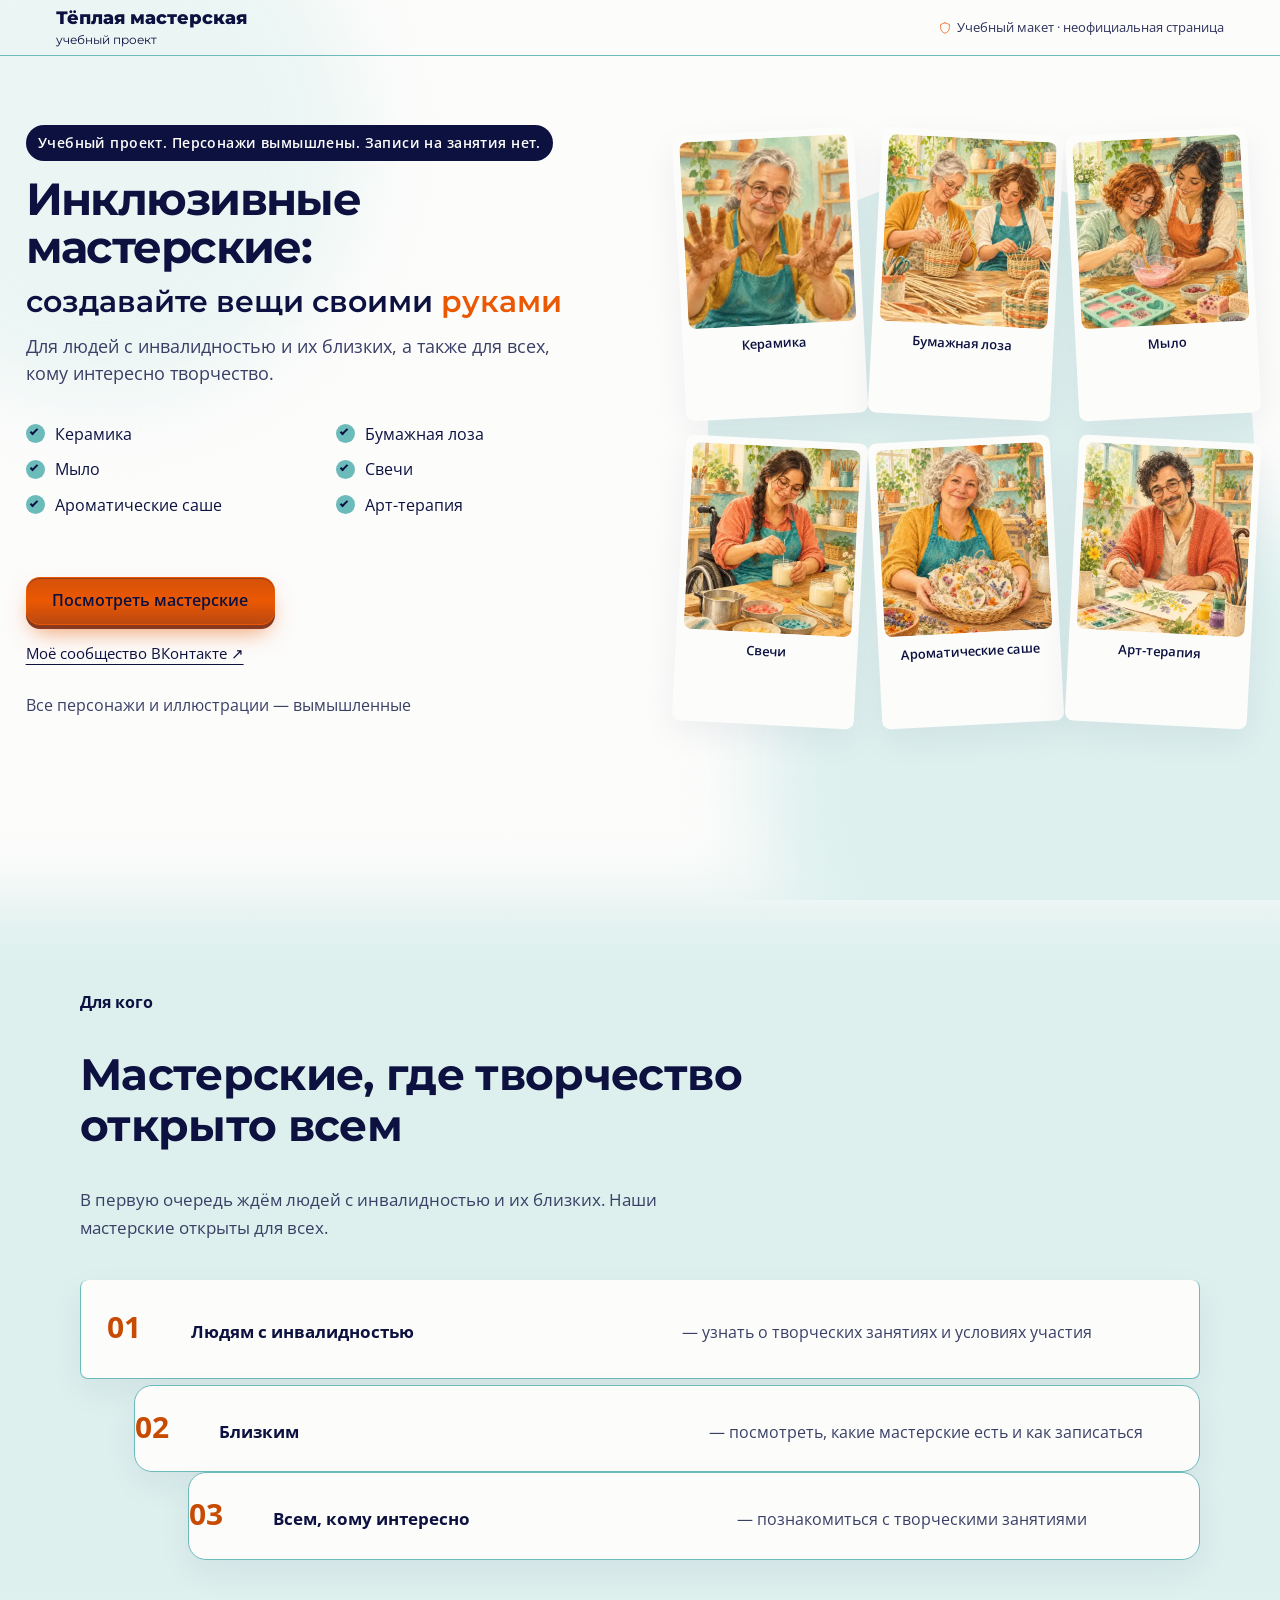
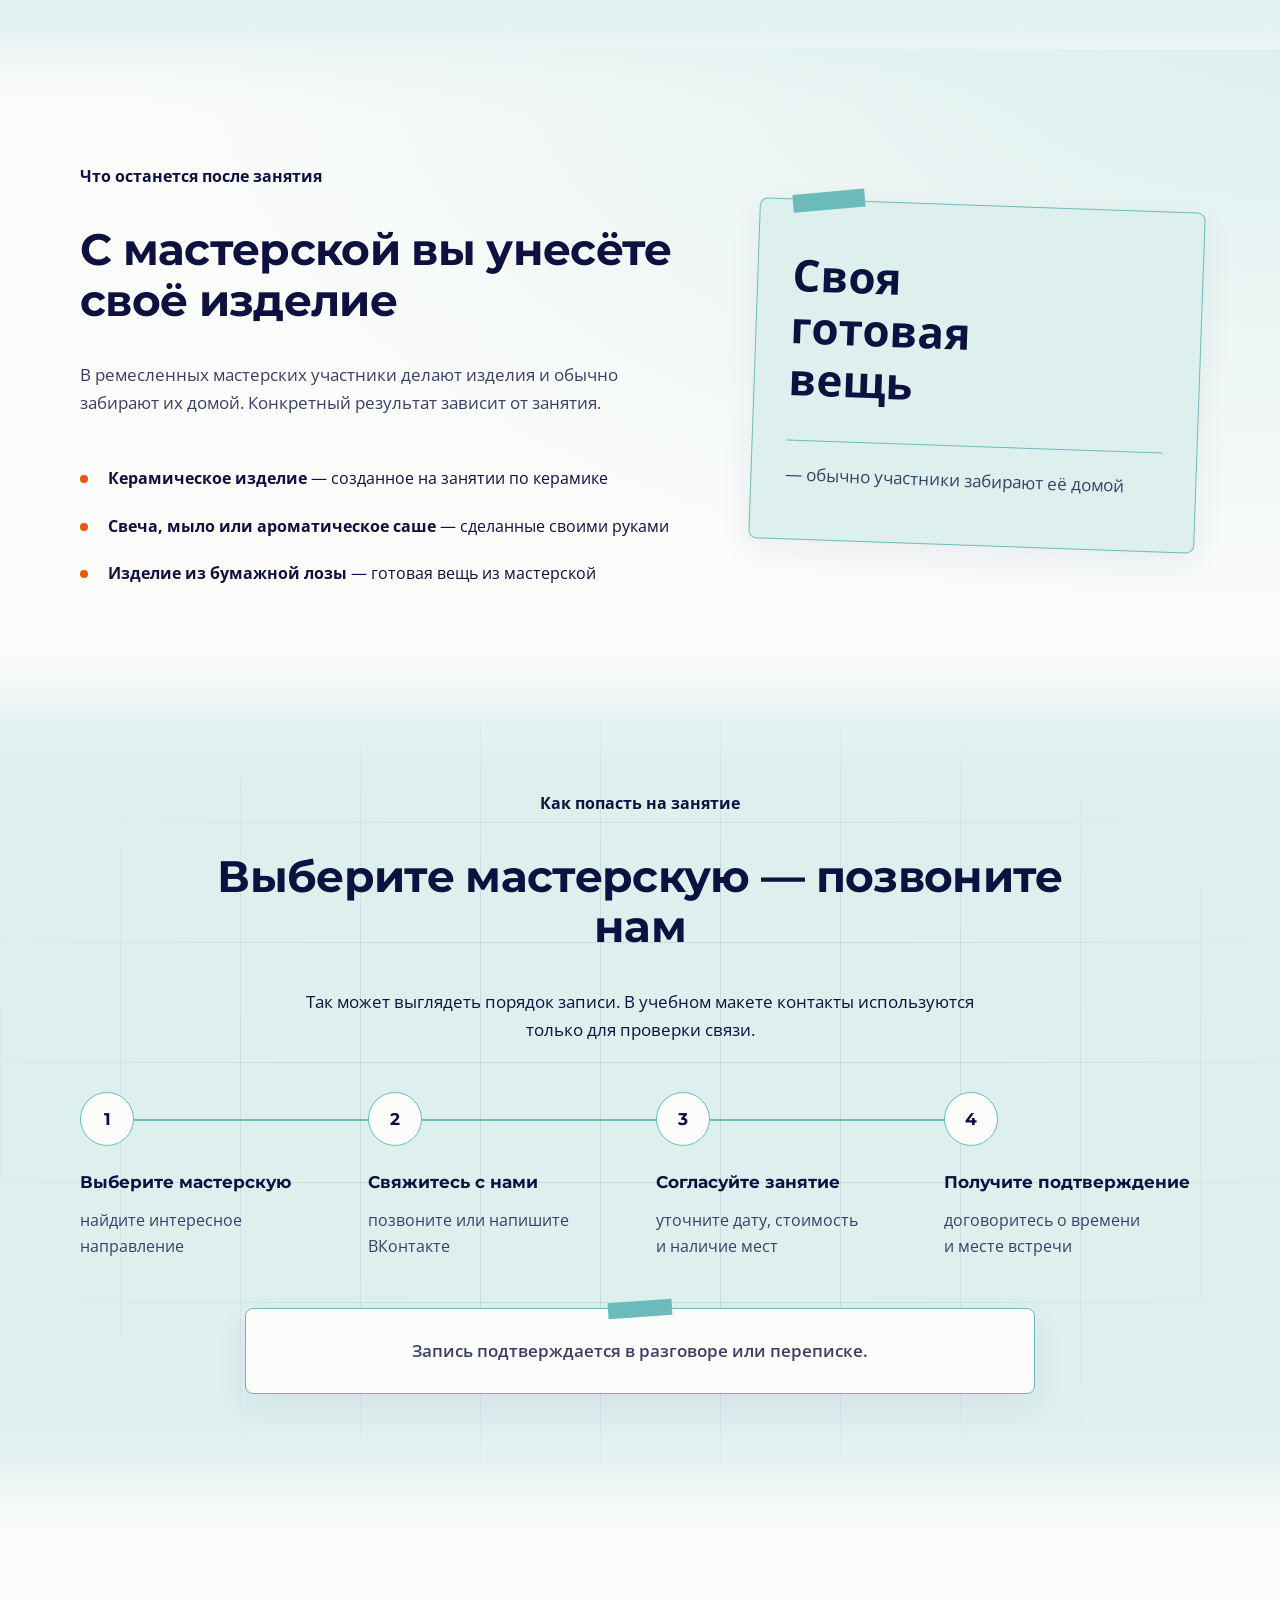
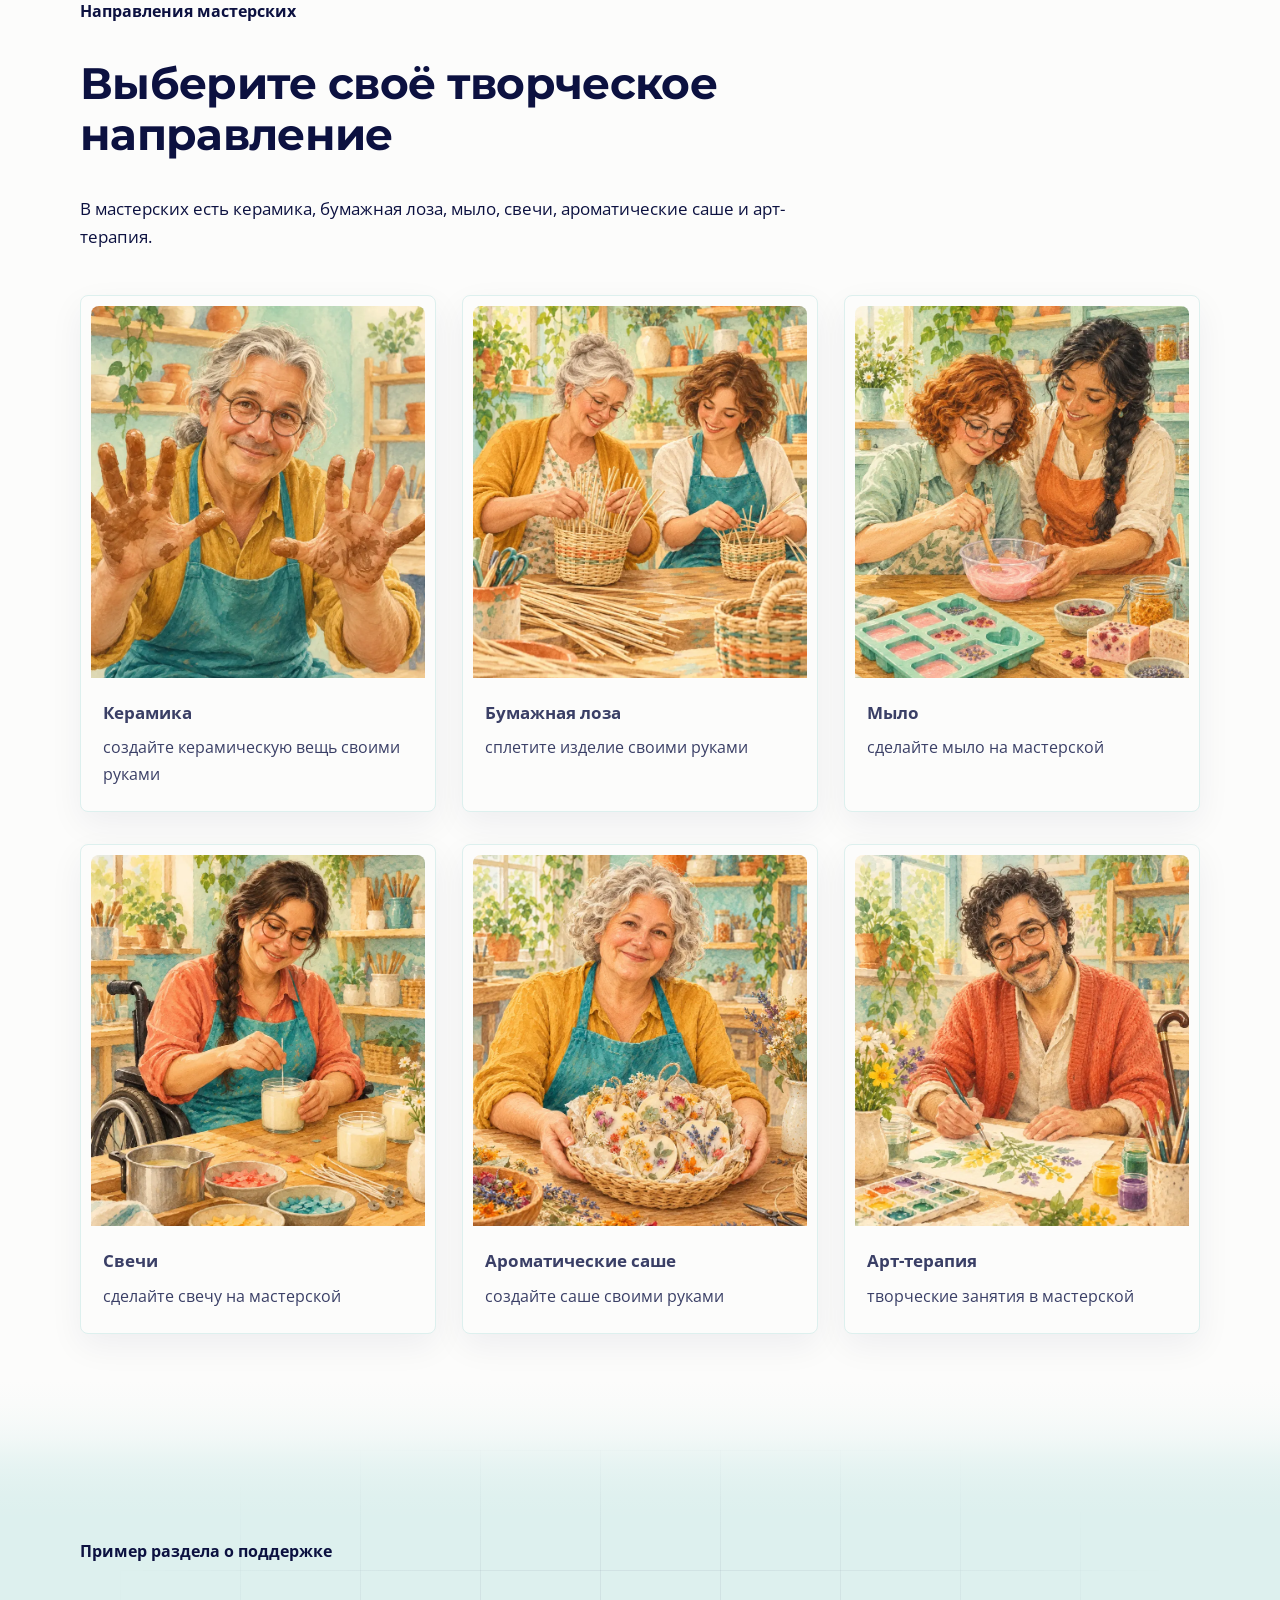
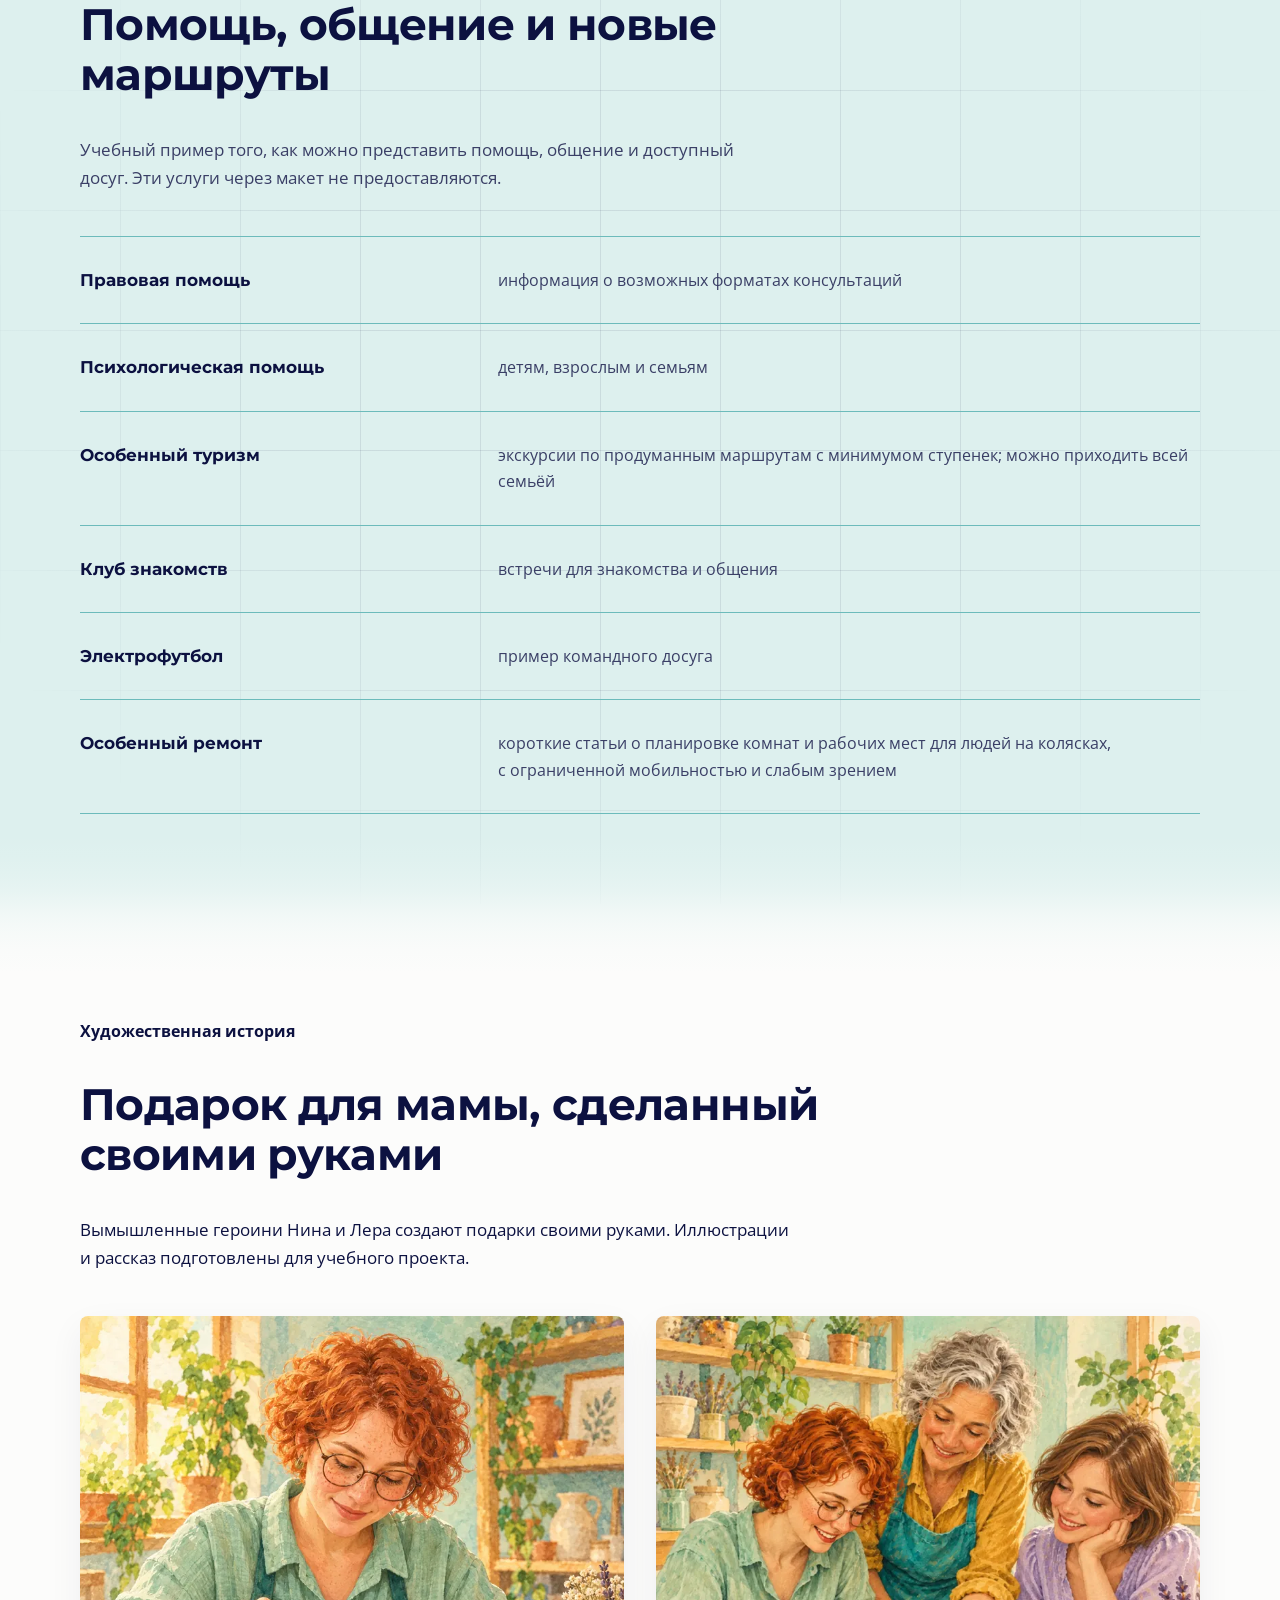
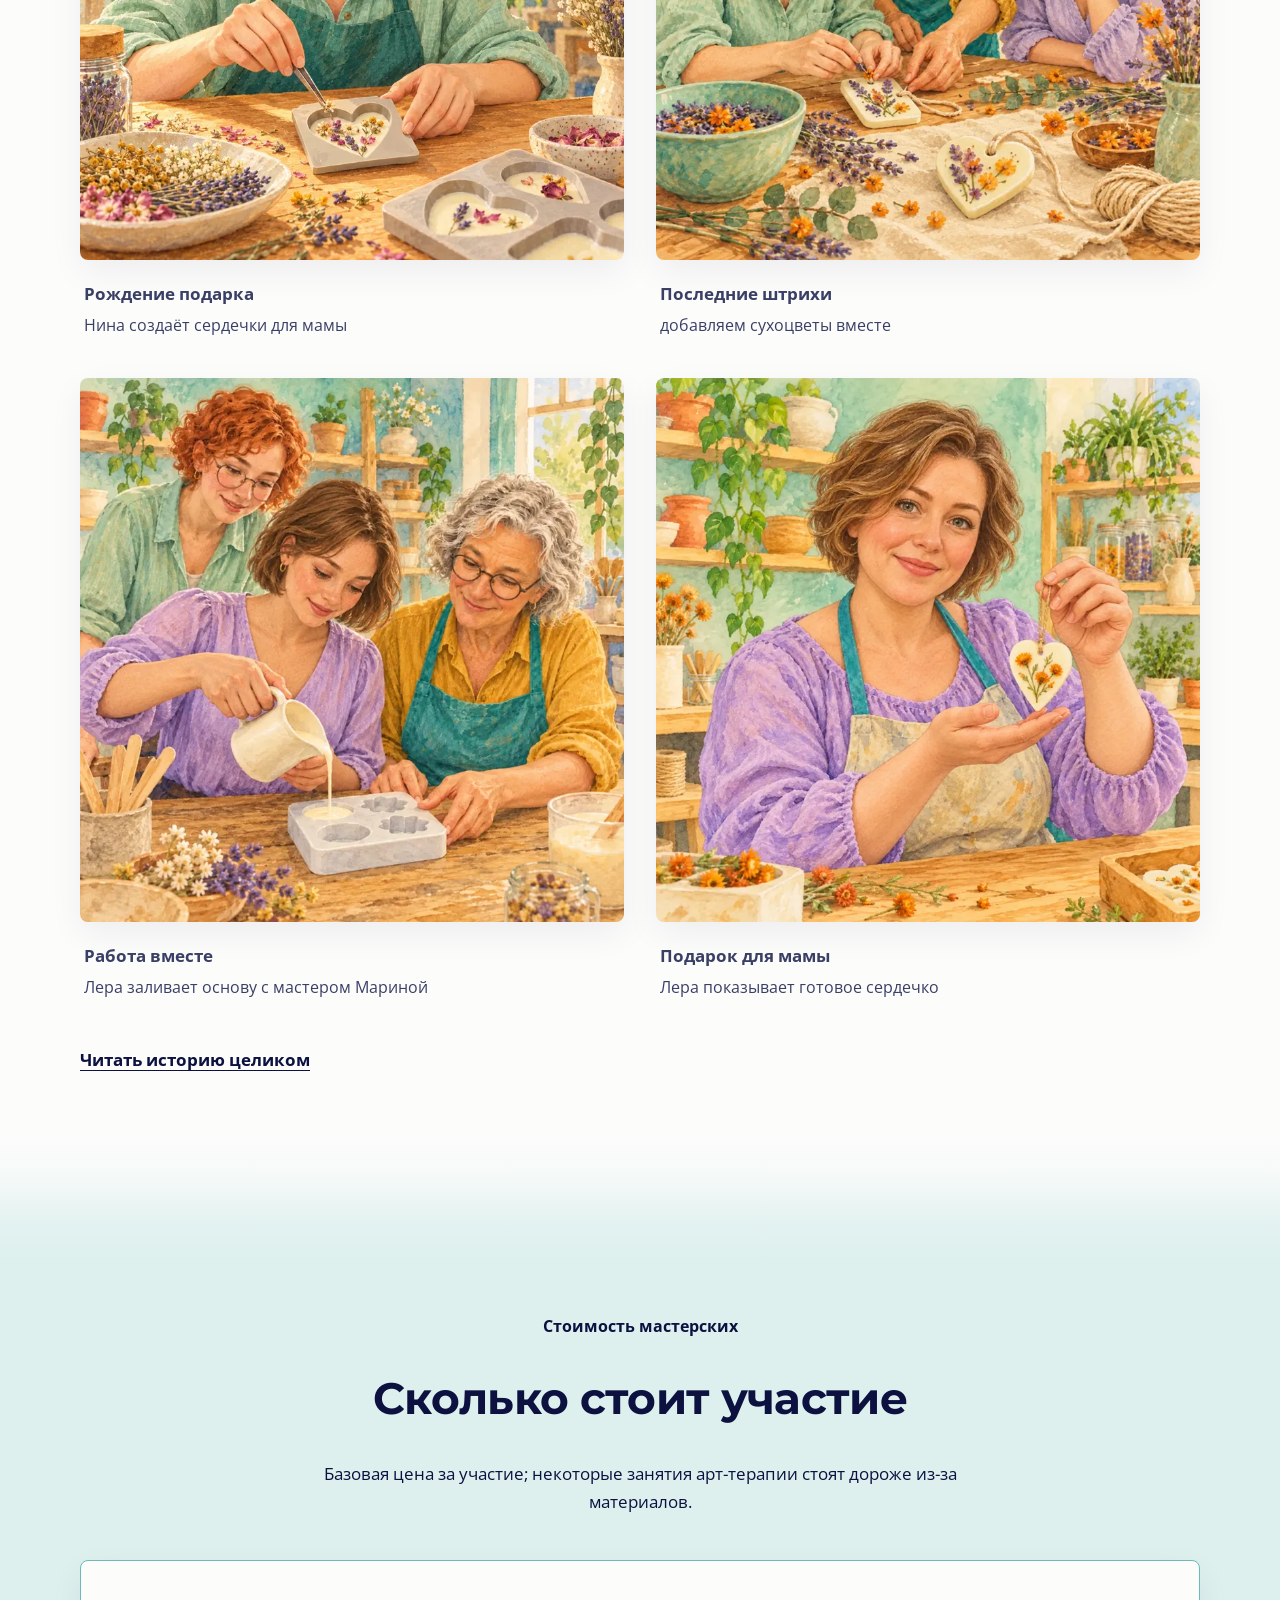
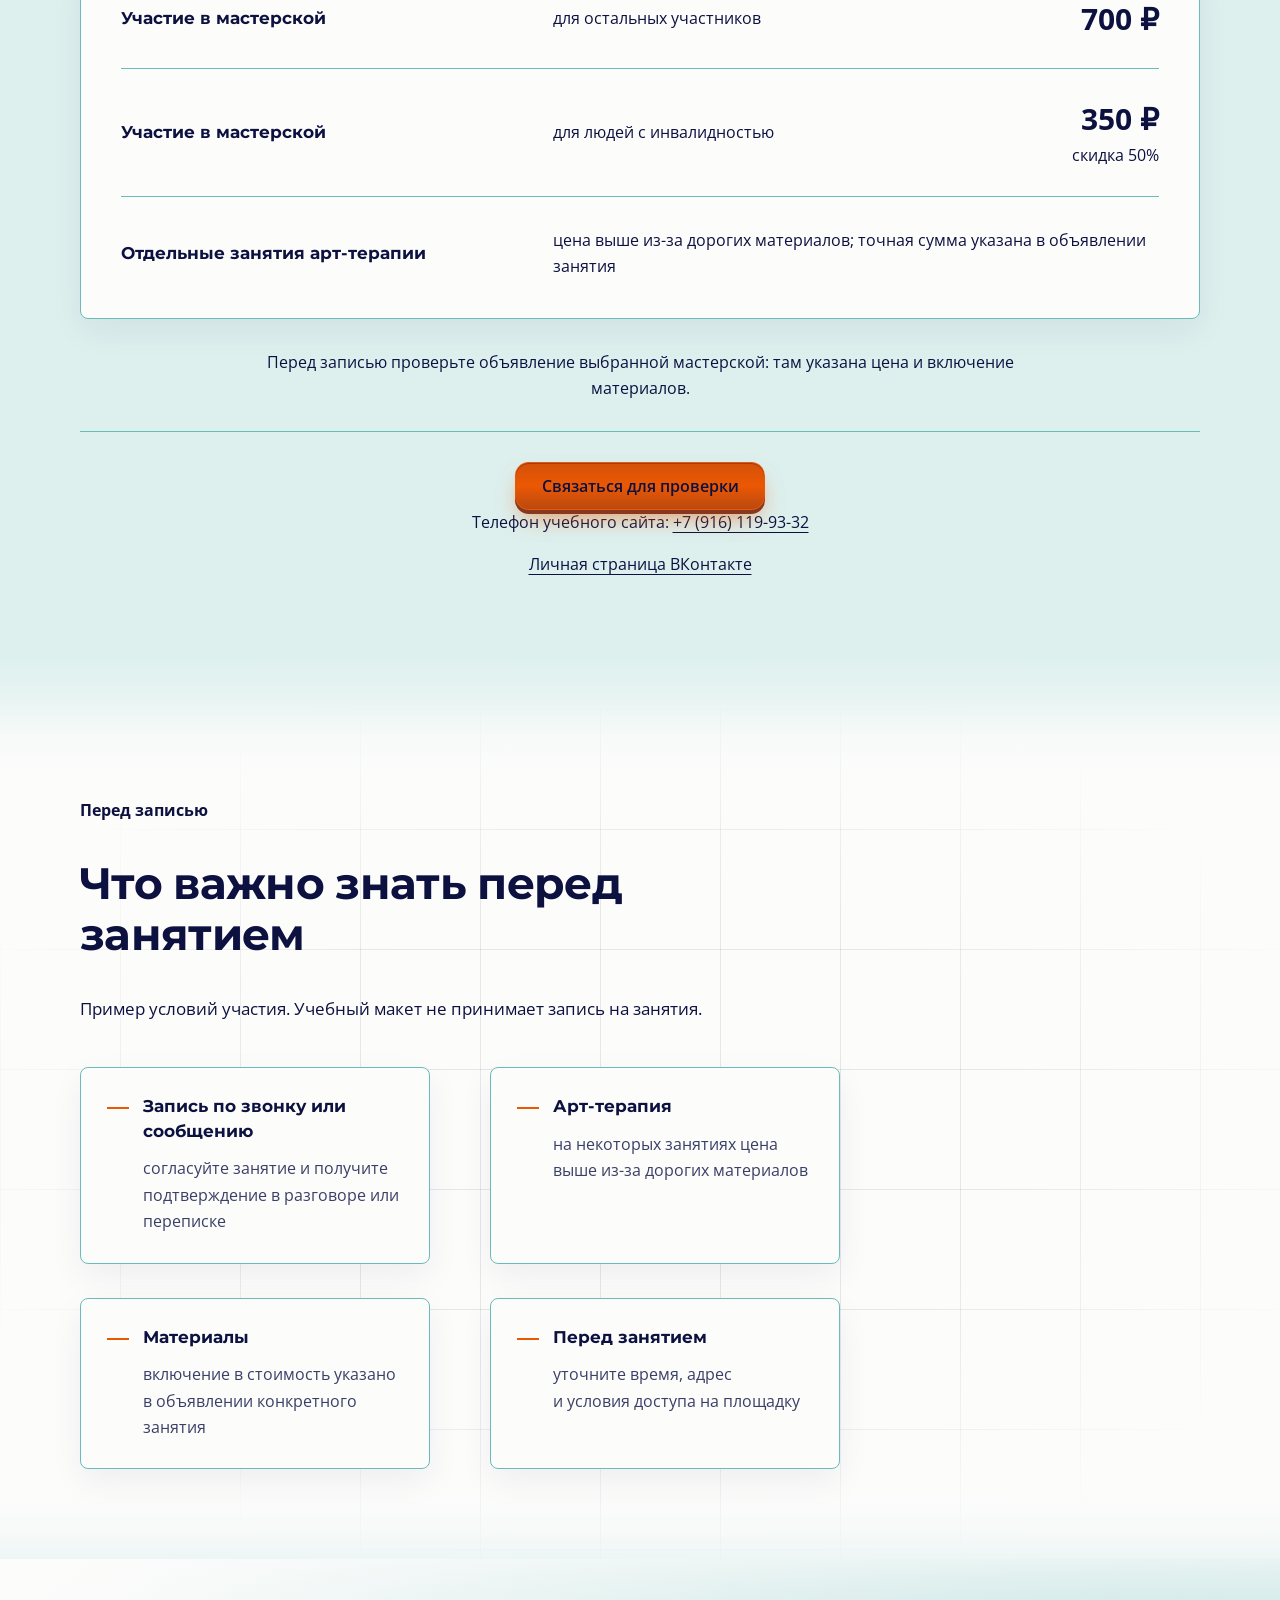
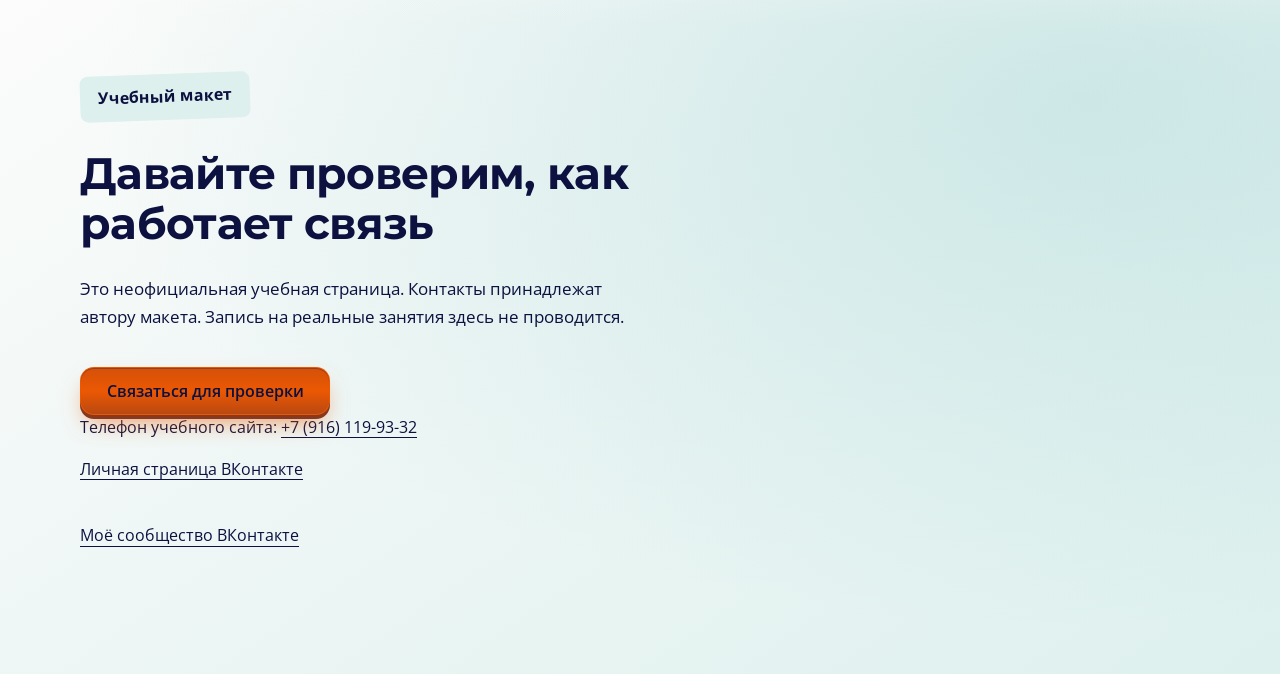
==== index.html @ 0f9fb931 "Публикация учебного сайта: вымышленные персонажи и личные контакты" ====
<!DOCTYPE html>
<html lang="ru">
<head>
<meta charset="utf-8">
<meta name="viewport" content="width=device-width, initial-scale=1">
<title>Тёплая мастерская — учебный проект</title>
<meta name="description" content="Учебный проект. Персонажи вымышлены. Записи на занятия нет.">
<meta name="robots" content="noindex, nofollow">
<meta property="og:title" content="Тёплая мастерская — учебный проект">
<meta property="og:description" content="Тёплая мастерская — учебный проект">
<meta property="og:type" content="website">
<script type="application/ld+json">
{
  "@context": "https://schema.org",
  "@type": "Person",
  "name": "Тёплая мастерская — учебный проект",
  "jobTitle": "Неофициальный учебный макет",
  "description": "Вымышленные персонажи и рисованные примеры творческих занятий."
}
</script>
<link rel="preconnect" href="https://fonts.googleapis.com">
<link rel="preconnect" href="https://fonts.gstatic.com" crossorigin>
<link rel="stylesheet" href="https://fonts.googleapis.com/css2?family=Montserrat:wght@400;600;700&family=Open+Sans:wght@400;600&display=swap" media="print" onload="this.media='all'">
<link rel="stylesheet" href="style.css">
<style>
:root {
  --шрифт-заголовков: Montserrat, system-ui, sans-serif;
  --шрифт-текста: 'Open Sans', -apple-system, 'Segoe UI', sans-serif;
  --цвет-фон: #FCFCFB;  --цвет-фон-2: #DDF0EE;  --цвет-фон-карточки: #FCFCFB;
  --цвет-текст: #0C1140;  --цвет-текст-мягкий: #3A3F66;  --цвет-текст-тихий: #6F738E;
  --цвет-акцент: #EB5803;  --цвет-акцент-тёмный: #EB5803;  --цвет-акцент-яркий: #EB5803;  --цвет-акцент-глубже: #C84B03;  --цвет-акцент-маркер: #EB5803;
  --цвет-на-акценте: #0C1140;  --цвет-линия: #6CBBBB;
  --цвет-тёмный-фон: #0C1140;  --цвет-тёмный-фон-2: #161B54;  --цвет-тёмный-текст: #FCFCFB;  --цвет-тёмный-фон-3: #101548;  --цвет-тёмный-фон-4: #0C1140;
  --цвет-тёплый: #6CBBBB;  --цвет-тёплый-мягкий: #DDF0EE;
  --цвет-стекло: color-mix(in srgb, #0C1140 86%, transparent);
  --тень: 0 12px 34px color-mix(in srgb, #0C1140 6%, transparent);
  --тень-чип: 0 10px 30px color-mix(in srgb, #0C1140 12%, transparent);
  --тень-глубокая: 0 24px 60px color-mix(in srgb, #0C1140 35%, transparent);
  --тень-спутник: 0 30px 60px color-mix(in srgb, #0C1140 70%, transparent);
  --тень-плиты: 0 40px 100px color-mix(in srgb, #0C1140 70%, transparent);
  --кегль-h1: 33px;  --кегль-h2: clamp(28px, 4.5vw, 44px);
  --кегль-текст: clamp(16px, 1vw, 17px);  --кегль-лид: clamp(17px, 1.1vw, 18px);
  --кегль-мелкий: 14px;  --кегль-кикер: clamp(14px, 1.1vw, 15px);
  --кегль-цифра: 30px;  --разрядка-кикера: .03em;
  --отступ-секции: clamp(56px, 9vw, 120px);  --отступ-блока: clamp(16px, 2vw, 28px);
  --отступ-секции-тихо: clamp(44px, 7vw, 94px);  --отступ-секции-громко: clamp(64px, 10.5vw, 140px);
  --ширина: 1120px;  --ширина-колонки: 560px;  --радиус: 16px;  --радиус-малый: 8px;
  --радиус-карточки: 18px;  --радиус-плитки: 22px;  --радиус-телефон: 46px;  --кнопка-радиус: 14px;
  --радиус-модуля: 16px;  --нить: 2px;
  --плавность: cubic-bezier(.2, .7, .2, 1);  --длительность: .25s;
  --цвет-тёплый-тёмный: #3A7D7D;
}
@media (min-width: 900px) {
  :root { --кегль-h1: clamp(44px, 4vw, 58px); }
}
</style>
<script>
(function () {
  var ЭТАЛОН = 0.535;                  // очко Open Sans — текстовой гарнитуры утверждённых макетов
  var ПОТОЛОК = 1.2, МЁРТВАЯ = 0.02;   // выше потолка расползается раскладка; ближе к единице не трогаем вовсе
  var КОМПЬЮТЕР = "(min-width: 900px)";
  var ТОКЕНЫ = ["--кегль-текст", "--кегль-лид", "--кегль-мелкий", "--кегль-кикер"];
  var корень = document.documentElement;
  var холст = document.createElement("canvas").getContext("2d");
  var ждём = 0;

  function мера(буква) { var м = холст.measureText(буква); return (м && м.actualBoundingBoxAscent) || 0; }

  function применить() {
    ждём = 0;
    if (!холст) { return; }

    for (var i = 0; i < ТОКЕНЫ.length; i++) { корень.style.removeProperty(ТОКЕНЫ[i]); }
    var стиль = getComputedStyle(корень), стек = стиль.getPropertyValue("--шрифт-текста").trim();
    if (!стек) { return; }
    холст.font = "400 100px " + стек;

    var очко = Math.max(мера("х"), мера("x")) / 100;
    if (!(очко > 0)) { return; }
    var k = Math.round(Math.min(ПОТОЛОК, Math.max(1, ЭТАЛОН / очко)) * 1000) / 1000;
    if (k - 1 < МЁРТВАЯ || !matchMedia(КОМПЬЮТЕР).matches) { k = 1; }
    корень.setAttribute("data-очко", очко.toFixed(3));      // чтобы проверка могла сказать числа вслух
    корень.setAttribute("data-поправка", k.toFixed(3));
    if (k === 1) { return; }
    for (i = 0; i < ТОКЕНЫ.length; i++) {
      var было = стиль.getPropertyValue(ТОКЕНЫ[i]).trim();
      if (было) { корень.style.setProperty(ТОКЕНЫ[i], "calc((" + было + ") * " + k + ")"); }
    }
  }

  применить();

  if (document.fonts && document.fonts.ready) { document.fonts.ready.then(применить); }

  addEventListener("resize", function () { ждём = ждём || requestAnimationFrame(применить); });
})();
</script>
</head>
<body class="с-липкой-кнопкой">
<section class="блок блок--первый-экран первый-экран--разворот светлый" id="экран-1" data-тип="первый-экран" data-схема="разворот" data-ключ-макета="светлая" data-картинка="фото"><div class="стык стык--низ" aria-hidden="true" style="--стык-сосед: var(--цвет-фон-2, var(--цвет-фон))"></div>
  <header class="шапка">
    <a class="шапка__лого" href="#"><span class="учебный-знак">Тёплая мастерская<small>учебный проект</small></span></a>
    <span class="шапка__лиц"><svg class="иконка" aria-hidden="true" xmlns="http://www.w3.org/2000/svg" viewBox="0 0 24 24" fill="none" stroke="currentColor" stroke-width="1.5" stroke-linecap="round" stroke-linejoin="round">
  <path d="M12 3l7.5 3v5.5c0 4.6-3.2 8.2-7.5 9.5-4.3-1.3-7.5-4.9-7.5-9.5V6L12 3z"/>
</svg><span><span class="полн">Учебный макет · неофициальная страница</span></span></span>
  </header>
  <span class="пятно пятно--1"></span><span class="пятно пятно--2"></span>
  <div class="блок__внутри">
    <div class="первый-экран__текст">
      <p class="кикер">Учебный проект. Персонажи вымышлены. Записи на занятия нет.</p>
      <h1>Инклюзивные мастерские<span class="делитель">:</span> <span class="хвост">создавайте вещи своими <em class="акцент">руками</em></span></h1>
      <p class="лид">Для людей с инвалидностью и их близких, а также для всех, кому интересно творчество.</p>
      <ul class="список-иконок"><li><i class="галка"></i><span>Керамика</span></li><li><i class="галка"></i><span>Бумажная лоза</span></li><li><i class="галка"></i><span>Мыло</span></li><li><i class="галка"></i><span>Свечи</span></li><li><i class="галка"></i><span>Ароматические саше</span></li><li><i class="галка"></i><span>Арт-терапия</span></li></ul>
      <div class="первый-экран__действие"><a class="кнопка кнопка--главная" href="#экран-05">Посмотреть мастерские</a><a class="новости" href="https://vk.ru/artcopper" target="_blank" rel="noopener noreferrer">Моё сообщество ВКонтакте ↗</a></div>
    <p class="обложка-пометка">Все персонажи и иллюстрации — вымышленные</p></div>
    <div class="альбом первый-экран__картинка" aria-label="Все шесть направлений мастерских"><figure class="альбом__карточка альбом__pottery-master"><div class="альбом__окно"><img src="img/cover-pottery.webp" alt="Илья в гончарной мастерской с руками в глине" fetchpriority="high"></div><figcaption>Керамика</figcaption></figure><figure class="альбом__карточка альбом__weaving"><div class="альбом__окно"><img src="img/cover-weaving.webp" alt="Анна и Елена с материалами и плетёными изделиями" fetchpriority="low"></div><figcaption>Бумажная лоза</figcaption></figure><figure class="альбом__карточка альбом__soap"><div class="альбом__окно"><img src="img/cover-soap.webp" alt="Елена и Анна вместе изготавливают мыло" fetchpriority="low"></div><figcaption>Мыло</figcaption></figure><figure class="альбом__карточка альбом__candle-1"><div class="альбом__окно"><img src="img/cover-candle.webp" alt="Анна на занятии по изготовлению свечей" fetchpriority="low"></div><figcaption>Свечи</figcaption></figure><figure class="альбом__карточка альбом__sachet"><div class="альбом__окно"><img src="img/cover-sachet.webp" alt="Марина показывает ароматические саше в корзине" fetchpriority="low"></div><figcaption>Ароматические саше</figcaption></figure><figure class="альбом__карточка альбом__art"><div class="альбом__окно"><img src="img/cover-art.webp" alt="Михаил рисует за столом с красками" fetchpriority="low"></div><figcaption>Арт-терапия</figcaption></figure></div>
  </div>
<style>

#экран-1 .учебный-знак {display:block;font-weight:800;font-size:18px;line-height:1.15;color:var(--цвет-текст)}
#экран-1 .учебный-знак small {display:block;font-size:12px;font-weight:400;margin-top:5px}
#экран-1 .обложка-пометка {font-size:16px}
#экран-1 .кикер {white-space:normal;max-width:100%;line-height:1.4}
#экран-1 .блок__внутри {grid-template-columns:1.05fr 1fr;gap:4%;max-width:1280px;margin:auto}
#экран-1 .первый-экран__текст {padding:0;max-width:620px}
#экран-1 h1 {font-size:clamp(32px,3.5vw,55px);line-height:1.08;letter-spacing:-.035em}
#экран-1 h1 .хвост {font-size:.68em;line-height:1.15;display:block;margin-top:12px}
#экран-1 .лид {font-size:18px;line-height:1.5}
#экран-1 .список-иконок {font-size:16px;gap:10px;margin:20px 0}
#экран-1 .список-иконок {display:grid;grid-template-columns:1fr 1fr;column-gap:16px}
#экран-1 .первый-экран__действие {display:flex;align-items:flex-start;flex-direction:column;gap:16px;margin-top:24px}
#экран-1 .новости {font-size:15px;color:var(--цвет-текст);text-underline-offset:5px}
#экран-1 .обложка-пометка {font-size:16px;margin:14px 0 0;color:var(--цвет-текст-мягкий)}
#экран-1 .альбом {position:relative;display:grid;grid-template-columns:repeat(3,minmax(0,1fr));gap:22px 14px;height:auto;width:100%;isolation:isolate;align-self:center;order:0}
#экран-1 .альбом:before {content:'';position:absolute;inset:8% 0 2% 5%;background:var(--цвет-фон-2);border-radius:48% 52% 45% 55%;z-index:-1}
#экран-1 .альбом figure {position:relative;margin:0;padding:7px;background:var(--цвет-фон);box-shadow:var(--тень);border-radius:var(--радиус-малый);transform:rotate(-3deg)}
#экран-1 .альбом figure:nth-child(even) {transform:rotate(3deg)}
#экран-1 .альбом figcaption {font-size:13px;line-height:1.25;font-weight:600;text-align:center;padding:10px 0 3px;min-height:44px;color:var(--цвет-текст)}
#экран-1 .альбом__главная {width:74%;top:0;left:5%;transform:rotate(-5deg);z-index:2}
#экран-1 .альбом__процесс {width:49%;bottom:0;left:0;transform:rotate(-7deg);z-index:3}
#экран-1 .альбом__свеча {width:45%;bottom:2%;right:0;transform:rotate(7deg);z-index:4}
#экран-1 .альбом__окно {position:relative;aspect-ratio:.9;overflow:hidden;border-radius:var(--радиус-малый)}
#экран-1 .альбом img {position:absolute;max-width:none;width:100%;height:100%;object-fit:cover;display:block;object-position:50% 45%}
#экран-1 .альбом__pottery img {width:145%;height:auto;left:-25%;top:-70%}
#экран-1 .альбом__pottery-master img {object-position:50% 35%}
#экран-1 .альбом__soap img, #экран-1 .альбом__candle-1 img {width:100%;height:100%;left:0;top:0;object-fit:cover;object-position:50% 40%}
#экран-1 .альбом__soap img, #экран-1 .альбом__candle-1 img {width:100%;height:100%;left:0;top:0;object-fit:cover;object-position:50% 40%}
#экран-1 .альбом__weaving img {object-position:47% 50%}
#экран-1 .альбом__sachet img {object-position:62% 50%}
#экран-1 .альбом__art img {object-position:50% 37%}
#экран-1 .альбом__главная img {width:216%;left:-105%;top:-30%}
#экран-1 .альбом__процесс img {width:143%;left:-27%;top:-65%}
#экран-1 .альбом__свеча .альбом__окно {aspect-ratio:.78}
#экран-1 .альбом__свеча img {width:272%;left:-20%;top:-105%;transform:rotate(3deg)}
@media(max-width:899px){
#экран-1 .обложка-пометка {display:none}
#экран-1 {padding:0 20px 28px;min-height:0;height:auto;overflow:hidden}
#экран-1 .шапка {padding:12px 0;margin-bottom:22px}
#экран-1 .шапка__лого img {width:132px;height:48px}
#экран-1 .шапка__лиц {font-size:13px;line-height:1.35;max-width:165px}
#экран-1 .блок__внутри {display:flex;flex-direction:column;gap:28px;padding:0}
#экран-1 .первый-экран__текст {order:1;display:flex;flex-direction:column}
#экран-1 .первый-экран__текст .кикер {order:0}
#экран-1 .первый-экран__текст h1 {order:1}
#экран-1 .первый-экран__текст .лид {order:2}
#экран-1 .первый-экран__текст .первый-экран__действие {order:3}
#экран-1 .первый-экран__текст .список-иконок {order:4}
#экран-1 .первый-экран__текст .обложка-пометка {order:5}
#экран-1 .альбом {order:2}
#экран-1 .кикер {font-size:13px;margin-bottom:14px}
#экран-1 h1 {font-size:34px;line-height:1.08;margin:0 0 18px}
#экран-1 h1 .хвост {font-size:.76em;margin-top:10px}
#экран-1 .лид {font-size:16px;line-height:1.45;margin:0}
#экран-1 .список-иконок {display:none}
#экран-1 .первый-экран__действие {margin-top:20px;gap:14px;width:100%}
#экран-1 .кнопка--главная {width:100%;min-height:54px;font-size:16px}
#экран-1 .альбом {height:auto;max-width:440px;flex-shrink:0;margin-top:8px;grid-template-columns:repeat(2,minmax(0,1fr));gap:20px 14px}
#экран-1 .альбом figure {padding:7px}
}
@media(min-width:900px) and (max-height:700px){
#экран-1 h1 {font-size:40px}
#экран-1 .лид {font-size:16px}
#экран-1 .список-иконок {margin:14px 0;gap:7px}
#экран-1 .первый-экран__действие {margin-top:16px}
#экран-1 .альбом {max-width:510px;gap:14px 12px}
#экран-1 .альбом__окно {aspect-ratio:1.18}
}

</style>
</section>
<section class="блок блок--боль блок--тихо светлый второй" id="экран-02" data-тип="боль" data-вёрстка="своя"><div class="стык стык--верх" aria-hidden="true" style="--стык-сосед: var(--цвет-фон)"></div><div class="стык стык--низ" aria-hidden="true" style="--стык-сосед: var(--цвет-фон)"></div>
<div class="блок__внутри">
  <header class="секция__шапка альбом-шапка">
    <p class="альбом-кикер">Для кого</p>
    <h2 class="альбом-заголовок">Мастерские, где творчество открыто всем</h2>
    <p class="секция__лид альбом-лид">В первую очередь ждём людей с инвалидностью и их близких. Наши мастерские открыты для всех.</p>
  </header>
  <ol class="альбом-роли">
    <li class="роль альбом-роль"><span class="альбом-номер" aria-hidden="true">01</span><strong class="альбом-имя">Людям с инвалидностью</strong><p class="альбом-пояснение">— узнать о творческих занятиях и условиях участия</p></li>
    <li class="роль альбом-роль"><span class="альбом-номер" aria-hidden="true">02</span><strong class="альбом-имя">Близким</strong><p class="альбом-пояснение">— посмотреть, какие мастерские есть и как записаться</p></li>
    <li class="роль альбом-роль"><span class="альбом-номер" aria-hidden="true">03</span><strong class="альбом-имя">Всем, кому интересно</strong><p class="альбом-пояснение">— познакомиться с творческими занятиями</p></li>
  </ol>
</div>
</section>
<section class="блок блок--что-получите светлый" id="экран-03" data-тип="что-получите" data-вёрстка="своя"><div class="стык стык--верх" aria-hidden="true" style="--стык-сосед: var(--цвет-фон-2, var(--цвет-фон))"></div><div class="стык стык--низ" aria-hidden="true" style="--стык-сосед: var(--цвет-фон-2, var(--цвет-фон))"></div>
<div class="блок__внутри альбом-разворот">
  <div>
    <header class="секция__шапка">
      <p class="альбом-кикер">Что останется после занятия</p>
      <h2 class="альбом-заголовок">С мастерской вы унесёте своё изделие</h2>
      <p class="секция__лид альбом-лид">В ремесленных мастерских участники делают изделия и обычно забирают их домой. Конкретный результат зависит от занятия.</p>
    </header>
    <ul class="альбом-предметы">
      <li class="альбом-предмет"><span><strong>Керамическое изделие</strong> — созданное на занятии по керамике</span></li>
      <li class="альбом-предмет"><span><strong>Свеча, мыло или ароматическое саше</strong> — сделанные своими руками</span></li>
      <li class="альбом-предмет"><span><strong>Изделие из бумажной лозы</strong> — готовая вещь из мастерской</span></li>
    </ul>
  </div>
  <aside class="врезка альбом-итог">
    <strong class="альбом-итог-слова">Своя<br>готовая<br>вещь</strong>
    <p class="альбом-итог-пояснение">— обычно участники забирают её домой</p>
  </aside>
</div>
</section>
<section class="блок блок--решение блок--тихо светлый второй фон--сетка" id="экран-04" data-тип="решение" data-вёрстка="своя"><div class="стык стык--верх" aria-hidden="true" style="--стык-сосед: var(--цвет-фон)"></div><div class="стык стык--низ" aria-hidden="true" style="--стык-сосед: var(--цвет-фон)"></div>
<div class="блок__внутри">
  <header class="секция__шапка секция__шапка--центр альбом-шапка">
    <p class="альбом-кикер">Как попасть на занятие</p>
    <h2 class="альбом-заголовок">Выберите мастерскую — позвоните нам</h2>
    <p class="альбом-лид">Так может выглядеть порядок записи. В учебном макете контакты используются только для проверки связи.</p>
  </header>
  <ol class="лента альбом-лента">
    <li class="шаг"><span class="шаг__номер" aria-hidden="true">1</span><b>Выберите мастерскую</b><p>найдите интересное направление</p></li>
    <li class="шаг"><span class="шаг__номер" aria-hidden="true">2</span><b>Свяжитесь с нами</b><p>позвоните или напишите ВКонтакте</p></li>
    <li class="шаг"><span class="шаг__номер" aria-hidden="true">3</span><b>Согласуйте занятие</b><p>уточните дату, стоимость и наличие мест</p></li>
    <li class="шаг"><span class="шаг__номер" aria-hidden="true">4</span><b>Получите подтверждение</b><p>договоритесь о времени и месте встречи</p></li>
  </ol>
  <aside class="врезка альбом-итог"><p>Запись подтверждается в разговоре или переписке.</p></aside>
</div>
</section>
<section class="блок блок--программа светлый" id="экран-05" data-тип="программа" data-вёрстка="своя"><div class="стык стык--верх" aria-hidden="true" style="--стык-сосед: var(--цвет-фон-2, var(--цвет-фон))"></div><div class="стык стык--низ" aria-hidden="true" style="--стык-сосед: var(--цвет-фон-2, var(--цвет-фон))"></div>
<div class="блок__внутри">
  <header class="секция__шапка альбом-шапка">
    <p class="альбом-кикер">Направления мастерских</p>
    <h2 class="альбом-заголовок">Выберите своё творческое направление</h2>
    <p class="альбом-лид">В мастерских есть керамика, бумажная лоза, мыло, свечи, ароматические саше и арт-терапия.</p>
  </header>
  <ul class="мастерские">
    <li class="мастерская"><figure class="фото"><div class="кадр керамика"><img src="img/drawn-pottery.webp" alt="Илья показывает руки в глине" loading="lazy" decoding="async" fetchpriority="low"></div><figcaption>Керамика</figcaption></figure><p>создайте керамическую вещь своими руками</p></li>
    <li class="мастерская"><figure class="фото"><div class="кадр лоза"><img src="img/drawn-weaving.webp" alt="Мастера с материалами и плетёными изделиями" loading="lazy" decoding="async" fetchpriority="low"></div><figcaption>Бумажная лоза</figcaption></figure><p>сплетите изделие своими руками</p></li>
    <li class="мастерская"><figure class="фото"><div class="кадр мыло"><img src="img/drawn-soap.webp" alt="Участницы вместе изготавливают мыло на занятии" loading="lazy" decoding="async" fetchpriority="low"></div><figcaption>Мыло</figcaption></figure><p>сделайте мыло на мастерской</p></li>
    <li class="мастерская"><figure class="фото"><div class="кадр свечи"><img src="img/drawn-candle.webp" alt="Участница за рабочим столом на занятии по изготовлению свечей" loading="lazy" decoding="async" fetchpriority="low"></div><figcaption>Свечи</figcaption></figure><p>сделайте свечу на мастерской</p></li>
    <li class="мастерская"><figure class="фото"><div class="кадр саше"><img src="img/drawn-sachet.webp" alt="Мастер показывает ароматические саше в корзине" loading="lazy" decoding="async" fetchpriority="low"></div><figcaption>Ароматические саше</figcaption></figure><p>создайте саше своими руками</p></li>
    <li class="мастерская"><figure class="фото"><div class="кадр арт"><img src="img/drawn-art.webp" alt="Мастер рисует за столом с красками" loading="lazy" decoding="async" fetchpriority="low"></div><figcaption>Арт-терапия</figcaption></figure><p>творческие занятия в мастерской</p></li>
  </ul>
</div>
</section>
<section class="блок блок--боль блок--тихо светлый второй фон--сетка" id="экран-06" data-тип="боль" data-вёрстка="своя"><div class="стык стык--верх" aria-hidden="true" style="--стык-сосед: var(--цвет-фон)"></div><div class="стык стык--низ" aria-hidden="true" style="--стык-сосед: var(--цвет-фон)"></div>
<div class="блок__внутри">
  <header class="секция__шапка альбом-шапка">
    <p class="альбом-кикер">Пример раздела о поддержке</p>
    <h2 class="альбом-заголовок">Помощь, общение и новые маршруты</h2>
    <p class="секция__лид альбом-лид">Учебный пример того, как можно представить помощь, общение и доступный досуг. Эти услуги через макет не предоставляются.</p>
  </header>
  <ul class="направления">
    <li class="направление"><h3>Правовая помощь</h3><p>информация о возможных форматах консультаций</p></li>
    <li class="направление"><h3>Психологическая помощь</h3><p>детям, взрослым и семьям</p></li>
    <li class="направление"><h3>Особенный туризм</h3><p>экскурсии по продуманным маршрутам с минимумом ступенек; можно приходить всей семьёй</p></li>
    <li class="направление"><h3>Клуб знакомств</h3><p>встречи для знакомства и общения</p></li>
    <li class="направление"><h3>Электрофутбол</h3><p>пример командного досуга</p></li>
    <li class="направление"><h3>Особенный ремонт</h3><p>короткие статьи о планировке комнат и рабочих мест для людей на колясках, с ограниченной мобильностью и слабым зрением</p></li>
  </ul>
</div>
</section>
<section class="блок блок--работы светлый" id="экран-07" data-тип="работы" data-вёрстка="своя"><div class="стык стык--верх" aria-hidden="true" style="--стык-сосед: var(--цвет-фон-2, var(--цвет-фон))"></div><div class="стык стык--низ" aria-hidden="true" style="--стык-сосед: var(--цвет-фон-2, var(--цвет-фон))"></div>
<div class="блок__внутри">
  <header class="секция__шапка альбом-шапка">
    <p class="альбом-кикер">Художественная история</p>
    <h2 class="альбом-заголовок">Подарок для мамы, сделанный своими руками</h2>
    <p class="альбом-лид">Вымышленные героини Нина и Лера создают подарки своими руками. Иллюстрации и рассказ подготовлены для учебного проекта.</p>
  </header>
  <ol class="история-слайды">
    <li class="история-слайд"><figure class="фото"><img class="история-кадр" src="img/drawn-story-create.webp" width="640" height="640" alt="Нина создаёт сердечки для мамы" loading="lazy" decoding="async" fetchpriority="low"><figcaption><strong class="история-имя">Рождение подарка</strong><span class="история-пояснение">Нина создаёт сердечки для мамы</span></figcaption></figure></li>
    <li class="история-слайд"><figure class="фото"><img class="история-кадр" src="img/drawn-story-product.webp" width="640" height="640" alt="Нина, Лера и Марина украшают саше" loading="lazy" decoding="async" fetchpriority="low"><figcaption><strong class="история-имя">Последние штрихи</strong><span class="история-пояснение">добавляем сухоцветы вместе</span></figcaption></figure></li>
    <li class="история-слайд"><figure class="фото"><img class="история-кадр" src="img/drawn-story-together.webp" width="640" height="640" alt="Лера заливает основу с мастером Мариной" loading="lazy" decoding="async" fetchpriority="low"><figcaption><strong class="история-имя">Работа вместе</strong><span class="история-пояснение">Лера заливает основу с мастером Мариной</span></figcaption></figure></li>
    <li class="история-слайд"><figure class="фото"><img class="история-кадр" src="img/drawn-story-lera.webp" width="640" height="640" alt="Лера показывает готовое сердечко" loading="lazy" decoding="async" fetchpriority="low"><figcaption><strong class="история-имя">Подарок для мамы</strong><span class="история-пояснение">Лера показывает готовое сердечко</span></figcaption></figure></li>
  </ol>
  <p class="история-переход"><a class="история-ссылка" href="istoriya-niny-i-lery.html">Читать историю целиком</a></p>
</div>
</section>
<section class="блок блок--прайс-лист светлый второй" id="экран-08" data-тип="прайс-лист" data-вёрстка="своя"><div class="стык стык--верх" aria-hidden="true" style="--стык-сосед: var(--цвет-фон)"></div><div class="стык стык--низ" aria-hidden="true" style="--стык-сосед: var(--цвет-фон)"></div>
<div class="блок__внутри">
  <header class="секция__шапка секция__шапка--центр альбом-шапка">
    <p class="альбом-кикер">Стоимость мастерских</p>
    <h2 class="альбом-заголовок">Сколько стоит участие</h2>
    <p class="альбом-лид">Базовая цена за участие; некоторые занятия арт-терапии стоят дороже из-за материалов.</p>
  </header>
  <div class="прайс-бумага">
    <article class="тариф прайс-строка">
      <h3>Участие в мастерской</h3>
      <p class="прайс-условие">для остальных участников</p>
      <p class="тариф__цена прайс-сумма">700 ₽</p>
    </article>
    <article class="тариф прайс-строка">
      <h3>Участие в мастерской</h3>
      <p class="прайс-условие">для людей с инвалидностью</p>
      <p class="тариф__цена прайс-сумма">350 ₽<span class="прайс-скидка">скидка 50%</span></p>
    </article>
    <article class="тариф прайс-строка">
      <h3>Отдельные занятия арт-терапии</h3>
      <p class="прайс-условие прайс-особое">цена выше из-за дорогих материалов; точная сумма указана в объявлении занятия</p>
    </article>
  </div>
  <p class="прайс-пояснение">Перед записью проверьте объявление выбранной мастерской: там указана цена и включение материалов.</p>
  <div class="действие-секции"><a class="кнопка кнопка--главная" href="tel:+79161199332">Связаться для проверки</a>
<p>Телефон учебного сайта: <a href="tel:+79161199332">+7 (916) 119-93-32</a></p>
<p><a href="https://vk.ru/viktoria_murashova">Личная страница ВКонтакте</a></p></div>
</div>
</section>
<section class="блок блок--условия блок--тихо светлый фон--сетка" id="экран-09" data-тип="условия" data-вёрстка="своя"><div class="стык стык--верх" aria-hidden="true" style="--стык-сосед: var(--цвет-фон-2, var(--цвет-фон))"></div><div class="стык стык--низ" aria-hidden="true" style="--стык-сосед: var(--цвет-фон-2, var(--цвет-фон))"></div>
<div class="блок__внутри">
  <header class="секция__шапка альбом-шапка">
    <p class="альбом-кикер">Перед записью</p>
    <h2 class="альбом-заголовок">Что важно знать перед занятием</h2>
    <p class="альбом-лид">Пример условий участия. Учебный макет не принимает запись на занятия.</p>
  </header>
  <ul class="условия">
    <li class="условие"><h3>Запись по звонку или сообщению</h3><p>согласуйте занятие и получите подтверждение в разговоре или переписке</p></li>
    <li class="условие"><h3>Арт-терапия</h3><p>на некоторых занятиях цена выше из-за дорогих материалов</p></li>
    <li class="условие"><h3>Материалы</h3><p>включение в стоимость указано в объявлении конкретного занятия</p></li>
    <li class="условие"><h3>Перед занятием</h3><p>уточните время, адрес и условия доступа на площадку</p></li>
  </ul>
</div>
</section>
<section class="блок блок--финал светлый второй" id="экран-10" data-тип="финал" data-вёрстка="своя"><div class="стык стык--верх" aria-hidden="true" style="--стык-сосед: var(--цвет-фон)"></div>
<div class="блок__внутри">
  <div class="финал-колонка">
    <p class="альбом-кикер">Учебный макет</p>
    <h2 class="альбом-заголовок">Давайте проверим, как работает связь</h2>
    <p class="альбом-лид">Это неофициальная учебная страница. Контакты принадлежат автору макета. Запись на реальные занятия здесь не проводится.</p>
    <div class="финал-действие"><a class="кнопка кнопка--главная" href="tel:+79161199332">Связаться для проверки</a>
<p>Телефон учебного сайта: <a href="tel:+79161199332">+7 (916) 119-93-32</a></p>
<p><a href="https://vk.ru/viktoria_murashova">Личная страница ВКонтакте</a></p></div>
    <p class="финал-новости"><a href="https://vk.ru/artcopper">Моё сообщество ВКонтакте</a></p>
  </div>
</div>
</section>
<div class="липкая-кнопка"><a class="кнопка кнопка--главная" href="#экран-05">Посмотреть мастерские</a></div>
<script>
(function () {
  var СПИТ = "главная-на-виду";                       // класс на body; правило сна — в стилях
  var кнопка = document.querySelector(".первый-экран__действие .кнопка--главная");
  if (!кнопка || !window.IntersectionObserver) { return; }

  function пометить(на_виду) { document.body.classList.toggle(СПИТ, !!на_виду); }

  var б = кнопка.getBoundingClientRect();
  пометить(б.bottom > 0 && б.top < (window.innerHeight || 0));

  requestAnimationFrame(function () {
    requestAnimationFrame(function () { document.body.classList.add("панель-с-переходом"); });
  });

  new IntersectionObserver(function (записи) {
    пометить(записи[записи.length - 1].isIntersecting);
  }, { threshold: 0 }).observe(кнопка);
})();
</script>
</body>
</html>
---- style.css ----
body { font: var(--кегль-текст)/1.6 var(--шрифт-текста); color: var(--цвет-текст);
       background: var(--цвет-фон); margin: 0; -webkit-font-smoothing: antialiased; }
h1 { font-size: var(--кегль-h1); font-weight: 700; line-height: 1.05; letter-spacing: -0.025em; }
h2 { font-size: var(--кегль-h2); font-weight: 700; line-height: 1.12; letter-spacing: -0.015em; }
.лид { font-size: var(--кегль-лид, var(--кегль-текст)); line-height: 1.55; color: var(--цвет-текст-мягкий); }  .акцент { font-style: normal; color: var(--цвет-акцент); }
.блок { padding: var(--отступ-секции) 0; position: relative; overflow: hidden; }
.блок__внутри { width: min(100% - 2 * var(--отступ-блока), var(--ширина)); margin: 0 auto; position: relative; }

.тёмный { background: linear-gradient(160deg, var(--фон-ключа, var(--цвет-тёмный-фон)), var(--фон-2-ключа, var(--цвет-тёмный-фон)) 70%, var(--фон-ключа, var(--цвет-тёмный-фон)));
  background-color: var(--фон-ключа, var(--цвет-тёмный-фон)); color: var(--текст-ключа, var(--цвет-тёмный-текст)); }

*, *::before, *::after { box-sizing: border-box; }
img, video, iframe { max-width: 100%; height: auto; }
[hidden] { display: none !important; }

p, li, h1, h2, h3, dd, dt, summary, blockquote { overflow-wrap: break-word; }
h1, h2, h3 { font-family: var(--шрифт-заголовков); margin: 0 0 .5em; }
h3 { font-size: calc(var(--кегль-текст) * 1.25); font-weight: 700; line-height: 1.25; }
p, ul, ol { margin: 0 0 1em; }  ul, ol { padding-left: 1.25em; }
.лид { max-width: calc(var(--ширина-колонки) * .95); margin-bottom: 1.2em; }
.мелкий { font-size: var(--кегль-мелкий); color: var(--цвет-текст-мягкий); }
a { color: var(--цвет-акцент); text-underline-offset: .15em; }

.блок__внутри { z-index: 1; }  .блок__внутри > :last-child { margin-bottom: 0; }

.стык { position: absolute; left: 0; right: 0; z-index: 0; pointer-events: none; height: var(--стык-высота, calc(var(--отступ-секции) * .6)); background: linear-gradient(var(--стык-к),
  color-mix(in srgb, var(--стык-сосед) 50%, transparent), color-mix(in srgb, var(--стык-сосед) 33%, transparent) 18%, color-mix(in srgb, var(--стык-сосед) 19%, transparent) 40%, color-mix(in srgb, var(--стык-сосед) 8%, transparent) 66%, transparent); }
.стык--верх { top: 0; --стык-к: to bottom; }  .стык--низ { bottom: 0; --стык-к: to top; }  .блок--подвал { --стык-высота: var(--отступ-блока); }
.светлый { background: var(--цвет-фон); color: var(--цвет-текст); }  .светлый.второй { background: var(--цвет-фон-2); }

body, .светлый { --фон-ключа: var(--цвет-фон); --фон-2-ключа: var(--цвет-фон-2, var(--цвет-фон)); --текст-ключа: var(--цвет-текст); --подложка-ключа: transparent;
  --вуаль-ключа: var(--фон-ключа); --тёплый-ключа: var(--цвет-тёплый-тёмный, var(--цвет-акцент-тёмный));
  --глубина-ключа: var(--цвет-тёплый-мягкий, var(--цвет-тёплый, var(--цвет-линия))); --тепло-ключа: color-mix(in srgb, var(--цвет-тёплый-мягкий, var(--цвет-тёплый, var(--цвет-линия))) 40%, transparent); }
.светлый.второй { --фон-ключа: var(--цвет-фон-2); --фон-2-ключа: var(--цвет-фон); }  .тёмный.второй { --фон-ключа: var(--цвет-тёмный-фон-2, var(--цвет-тёмный-фон)); --фон-2-ключа: var(--цвет-тёмный-фон); }
.тёмный { --фон-ключа: var(--цвет-тёмный-фон); --фон-2-ключа: var(--цвет-тёмный-фон-2, var(--цвет-тёмный-фон)); --текст-ключа: var(--цвет-тёмный-текст);
  --вуаль-ключа: var(--фон-ключа); --тёплый-ключа: var(--цвет-тёплый, var(--цвет-акцент-тёмный)); --глубина-ключа: var(--цвет-акцент); --тепло-ключа: transparent;
  --подложка-ключа: color-mix(in srgb, var(--цвет-тёплый, var(--цвет-акцент-тёмный)) 12%, transparent); }

.тёмный h1, .тёмный h2, .тёмный h3, .тёмный .цитата__кто b { color: var(--текст-ключа, var(--цвет-тёмный-текст)); }
.тёмный .лид, .тёмный .мелкий, .тёмный .цитата__кто, .тёмный .вопрос > p, .тёмный .контакт__что,
.тёмный .фото figcaption, .тёмный .мокап figcaption { color: color-mix(in srgb, var(--текст-ключа, var(--цвет-тёмный-текст)) var(--мягкость-текста, 72%), transparent); }

.тёмный a:not(.кнопка) { color: var(--цвет-тёмный-текст); text-decoration-color: var(--цвет-акцент); }

.тёмный .акцент { color: var(--цвет-акцент-яркий, var(--цвет-акцент)); }
.тёмный .иконка, .тёмный .бейдж, .тёмный .цитата::before, .тёмный .вопрос > summary::after { color: var(--цвет-акцент); }
.тёмный :focus-visible, .тёмный .кнопка:focus-visible, .тёмный .вопрос > summary:focus-visible { outline-color: var(--цвет-тёмный-текст); }

.кнопка { background: var(--цвет-кнопки, var(--цвет-акцент)); color: var(--цвет-на-кнопке, var(--цвет-на-акценте)); }
.кнопка:hover { background: var(--цвет-кнопки-навёл, var(--цвет-акцент-тёмный)); }
.кнопка:focus-visible { outline: 2px solid var(--цвет-кнопки, var(--цвет-акцент)); outline-offset: 3px; }

.кнопка { display: inline-flex; align-items: center; justify-content: center; gap: .5em;
  min-height: 3em; padding: .8em 1.6em; border-radius: var(--кнопка-радиус);
  font: 600 var(--кегль-текст)/1.2 var(--шрифт-текста); text-decoration: none; cursor: pointer;
  border: 1px solid transparent; transition: transform var(--длительность) var(--плавность),
  box-shadow var(--длительность) var(--плавность); }
.кнопка--главная { background: var(--цвет-кнопки, var(--цвет-акцент)); color: var(--цвет-на-кнопке, var(--цвет-на-акценте)); position: relative; overflow: hidden; isolation: isolate;

  --заливка: var(--цвет-кнопки, var(--цвет-акцент)); --свет-кнопки: var(--цвет-на-кнопке, var(--цвет-на-акценте));
  --объём: inset 0 1px 0 color-mix(in srgb, var(--свет-кнопки) 30%, transparent), 0 4px 0 color-mix(in srgb, var(--заливка) 55%, var(--цвет-тёмный-фон)), 0 .75em 1.5em -.5em color-mix(in srgb, var(--заливка) 70%, transparent);
  box-shadow: var(--объём); animation: зов-кнопки 2.6s ease-in-out infinite; }

.кнопка--главная::before, .кнопка--главная::after { content: ""; position: absolute; z-index: -1; inset: 0; pointer-events: none; }
.кнопка--главная::before { background: linear-gradient(180deg, color-mix(in srgb, var(--свет-кнопки) 10%, transparent), transparent 50%, color-mix(in srgb, var(--цвет-тёмный-фон) 22%, transparent)); }
.кнопка--главная::after { width: 45%; animation: блик-кнопки 3s ease-in-out infinite; transform: translateX(-160%) skewX(-18deg);
  background: linear-gradient(100deg, transparent, color-mix(in srgb, var(--свет-кнопки) 40%, transparent), transparent); }
.кнопка--главная:hover, .тёмный .кнопка--главная:hover { background: var(--цвет-кнопки-навёл, var(--цвет-акцент-тёмный)); }
.кнопка--контур { background: transparent; color: inherit; border-color: currentColor; }  .кнопка--пульс { animation: пульс-кнопки 2.4s ease-out infinite; }

.тёмный .кнопка--главная { background: var(--цвет-кнопки, var(--цвет-акцент)); color: var(--цвет-на-кнопке, var(--цвет-на-акценте));
  border-color: color-mix(in srgb, var(--цвет-тёмный-текст) 30%, transparent); }
.кнопка--контур:hover { background: color-mix(in srgb, currentColor 8%, transparent); }
.кнопка--пульс:hover { animation: none; }
.кнопка:active { transform: translateY(0); }  .кнопка--главная:active { transform: translateY(3px); animation: none; box-shadow: 0 1px 0 color-mix(in srgb, var(--заливка) 55%, var(--цвет-тёмный-фон)); }
.кнопка .иконка { color: inherit; width: 1.2em; height: 1.2em; }

.кикер { display: inline-flex; align-items: center; gap: .5em; margin-bottom: var(--отступ-блока);
  padding: .5625em .875em; border-radius: 9em; white-space: nowrap;
  font: 600 var(--кегль-кикер)/1 var(--шрифт-текста); letter-spacing: var(--разрядка-кикера);
  background: var(--цвет-тёмный-фон); color: var(--цвет-тёмный-текст); }
.кикер .иконка, .кикер svg { width: 1em; height: 1em; flex: none; color: var(--цвет-тёплый, currentColor); }
.тёмный .кикер { background: transparent; padding: 0; border: 0; letter-spacing: .06em;
  color: var(--тёплый-ключа, var(--цвет-акцент-тёмный)); }

.тёмный .кикер::before { content: ""; flex: none; width: 2em; height: 2px; border-radius: 2px;
  background: var(--тёплый-ключа, var(--цвет-акцент-тёмный)); }

.тёмный .кикер--пилюля { padding: .5625em .875em; letter-spacing: var(--разрядка-кикера);
  background: var(--подложка-ключа, transparent);
  border: 1px solid color-mix(in srgb, var(--тёплый-ключа, var(--цвет-акцент-тёмный)) 35%, transparent); }
.тёмный .кикер--пилюля::before { display: none; }

.бейдж { display: inline-flex; align-items: center; gap: .4em; padding: .35em .9em; border-radius: 9em;
  font: 700 var(--кегль-мелкий)/1.2 var(--шрифт-текста); letter-spacing: .06em;
  color: var(--цвет-акцент); background: color-mix(in srgb, var(--цвет-акцент) 12%, transparent);
  border: 1px solid color-mix(in srgb, var(--цвет-акцент) 25%, transparent); }
.карточка--главная > .бейдж { position: absolute; top: -.9em; left: 50%; transform: translateX(-50%); white-space: nowrap;
  color: var(--цвет-на-акценте); background: var(--цвет-акцент); border-color: transparent; box-shadow: var(--тень); }

.чип { display: inline-flex; align-items: center; gap: .5em; padding: .5625em .875em; border-radius: 9em;
  font-size: 1em; line-height: 1.25; color: var(--цвет-текст);
  background: color-mix(in srgb, var(--цвет-фон) 90%, transparent);
  border: 1px solid color-mix(in srgb, var(--цвет-тёплый, var(--цвет-акцент-тёмный)) 55%, transparent);
  box-shadow: var(--тень-чип, var(--тень)); backdrop-filter: blur(.6em); -webkit-backdrop-filter: blur(.6em); }
.чип b { font-family: var(--шрифт-заголовков); font-weight: 600; }
.чип .иконка, .чип svg { width: 1.2em; height: 1.2em; flex: none; }

.тёмный .чип { color: var(--цвет-тёмный-текст); background: color-mix(in srgb, var(--цвет-тёмный-фон) 72%, transparent);
  border-color: color-mix(in srgb, var(--цвет-тёплый, var(--цвет-акцент-тёмный)) 40%, transparent);
  box-shadow: 0 .625em 1.875em color-mix(in srgb, var(--цвет-тёмный-фон) 45%, transparent); }

@media (min-width: 900px) { .чип { font-size: var(--кегль-мелкий); } }

.шапка { height: 3.5rem; display: flex; align-items: center; justify-content: space-between; gap: .625em;
  padding: 0 1em; position: relative; z-index: 6; border-bottom: 1px solid var(--цвет-линия); background: transparent; }

.шапка__лого { display: flex; align-items: center; gap: .5em; font: 700 .9375em/1 var(--шрифт-заголовков); white-space: nowrap; color: inherit; text-decoration: none; }
.шапка__лого img { width: 1.875em; height: 1.875em; border-radius: 50%; flex: none;
  box-shadow: 0 0 0 2px color-mix(in srgb, var(--цвет-тёплый, var(--цвет-акцент-тёмный)) 45%, transparent); }

.шапка__лиц { font-size: .8125em; line-height: 1.2; display: flex; align-items: center; justify-content: flex-end;
  gap: .3125rem; text-align: right; max-width: 9.375rem; opacity: .85; }
.шапка__лиц svg, .шапка__лиц .иконка { width: .875rem; height: .875rem; flex: none; }

.шапка__лиц .полн { display: inline; }
.шапка__лиц .кратко { display: none; }
@media (max-width: 899px) {
  .шапка__лиц:has(.кратко) .полн { display: none; }
  .шапка__лиц:has(.кратко) .кратко { display: block; }
}
.тёмный .шапка { background: transparent; border-bottom-color: transparent; color: var(--цвет-тёмный-текст); }

.карточки { display: grid; gap: var(--отступ-блока); }
.карточка { padding: calc(var(--отступ-блока) * 1.25); border-radius: var(--радиус-карточки, var(--радиус));
  background: var(--цвет-фон-карточки); border: 1px solid var(--цвет-линия); box-shadow: var(--тень);
  transition: transform var(--длительность) var(--плавность), box-shadow var(--длительность) var(--плавность); }
.карточка:hover { transform: translateY(-3px); box-shadow: var(--тень-чип, var(--тень)); }
.карточка--главная { border-top: 3px solid var(--цвет-акцент); }

.карточка--стекло { background: var(--цвет-стекло);
  border: 1px solid color-mix(in srgb, var(--цвет-тёплый, var(--цвет-акцент-тёмный)) 28%, transparent);
  backdrop-filter: blur(.9em); -webkit-backdrop-filter: blur(.9em); box-shadow: var(--тень-глубокая); }
.карточки { margin-top: var(--отступ-блока); padding: 0; list-style: none; }
.карточка { position: relative; min-width: 0; }
.карточка > :last-child { margin-bottom: 0; }  .карточка h3 { margin-top: 0; }
.карточка > .иконка { width: 2em; height: 2em; margin-bottom: .8em; }

.тёмный .карточка:not(.карточка--стекло) { background: color-mix(in srgb, var(--цвет-тёмный-текст) 6%, transparent);
  border-color: color-mix(in srgb, var(--цвет-тёмный-текст) 14%, transparent); }

.цифры { display: grid; grid-template-columns: repeat(auto-fit, minmax(5em, 1fr)); gap: var(--отступ-блока); margin: var(--отступ-блока) 0 0; padding: 0; list-style: none; }
.цифра { padding-left: 1em; border-left: 1px solid color-mix(in srgb, currentColor 25%, transparent); }
.цифра__значение { display: block; font: 700 var(--кегль-цифра)/1 var(--шрифт-заголовков);
  letter-spacing: -0.02em; color: var(--цвет-текст); }
.тёмный .цифра__значение { color: var(--цвет-тёмный-текст); }  .цифра__подпись { display: block; margin-top: .35em; font-size: var(--кегль-мелкий); opacity: .8; }

.цифра--ключ .цифра__значение { color: var(--цвет-акцент); }

.цифра { flex: 1 1 5em; min-width: 0; padding-left: .7em; }

.цифра.карточка { padding: var(--отступ-блока) .75em; border-left: 1px solid var(--цвет-линия); text-align: center; }
.цифра.карточка--стекло { border-left-color: color-mix(in srgb, var(--цвет-тёмный-текст) 12%, transparent); }
.карточка .цифра__значение { font-size: calc(var(--кегль-цифра) * .78); }

.фото { margin: 0; border-radius: var(--радиус); overflow: hidden; box-shadow: var(--тень); }
.фото img { display: block; width: 100%; aspect-ratio: 3 / 4; object-fit: cover; }
.фото--маска { border-radius: 0; box-shadow: none; }
.фото--маска img { mask-image: linear-gradient(to bottom, black 70%, transparent 99%); -webkit-mask-image: linear-gradient(to bottom, black 70%, transparent 99%); }
.фото figcaption, .мокап figcaption { padding: .7em 1em; font-size: var(--кегль-мелкий); color: var(--цвет-текст-мягкий); }
.мокап figcaption h3 { color: var(--цвет-текст); }
.тёмный .мокап figcaption h3 { color: var(--цвет-тёмный-текст); }

.мокап { margin: 0; position: relative; padding-top: 1.4em; border-radius: var(--радиус-малый); overflow: hidden;
  background: var(--цвет-фон-карточки); border: 1px solid var(--цвет-линия); box-shadow: var(--тень-плиты, var(--тень-глубокая)); }
.мокап::before { content: ""; position: absolute; inset: 0 0 auto; height: 1.4em;
  background: color-mix(in srgb, var(--цвет-текст) 7%, var(--цвет-фон-карточки)); border-bottom: 1px solid var(--цвет-линия); }
.мокап::after { content: ""; position: absolute; top: .45em; left: .6em; width: .5em; height: .5em; border-radius: 50%;
  background: var(--цвет-акцент); box-shadow: .85em 0 0 color-mix(in srgb, var(--цвет-акцент) 55%, transparent),
  1.7em 0 0 color-mix(in srgb, var(--цвет-акцент) 30%, transparent); }
.мокап img, .мокап iframe { display: block; width: 100%; aspect-ratio: 16 / 10; object-fit: cover; border: 0; }
.мокап iframe { aspect-ratio: 16 / 9; }
.аватар { width: 3.5em; height: 3.5em; border-radius: 50%; object-fit: cover; flex: none;
  border: 2px solid var(--цвет-фон-карточки); box-shadow: var(--тень); }
.пара__текст, .пара__фото { min-width: 0; }  .пара__фото img { display: block; width: 100%; border-radius: var(--радиус); }

.пара { display: grid; gap: var(--отступ-блока); }
.пара > :only-child { grid-column: 1 / -1; }

.иконка { width: 1.5em; height: 1.5em; flex: none; color: var(--цвет-акцент); vertical-align: middle; }
.иконка svg { display: block; width: 100%; height: 100%; }
.список-иконок { display: grid; gap: .65em; margin: 0 0 1.2em; padding: 0; list-style: none; }
.список-иконок li { display: flex; align-items: flex-start; gap: .65em; }
.список-иконок .иконка { margin-top: .15em; }

.список-иконок .иконка { color: var(--цвет-тёплый-тёмный, var(--цвет-акцент-тёмный)); }

.галка { position: relative; flex: none; width: 1.1875em; height: 1.1875em; border-radius: 50%; margin-top: .15em;
  background: var(--цвет-тёплый, var(--цвет-акцент-тёмный)); }
.галка::after { content: ""; position: absolute; left: .40625em; top: .21875em; width: .25em; height: .5em;
  border: solid var(--цвет-тёмный-фон); border-width: 0 .125em .125em 0; transform: rotate(45deg); }
.тёмный .список-иконок .иконка { color: var(--тёплый-ключа, var(--цвет-акцент-тёмный)); }

.разделитель { height: 1px; border: 0; margin: var(--отступ-блока) 0; opacity: .7;
  background: linear-gradient(90deg, var(--цвет-акцент), var(--цвет-линия) 45%, transparent); }
.тёмный .разделитель { background: linear-gradient(90deg, var(--цвет-акцент),
  color-mix(in srgb, var(--цвет-тёмный-текст) 25%, transparent) 45%, transparent); }
.цитата { margin: 0; padding: 0 0 0 1.2em; position: relative; font: italic 500 calc(var(--кегль-текст) * 1.3)/1.45 var(--шрифт-заголовков); }

.цитата::before { content: "“"; position: absolute; left: 0; top: -.12em; font-size: 2.4em; line-height: 1;
  color: var(--цвет-акцент); opacity: .45; }
.цитата p { margin: 0 0 .6em; }
.цитата__кто { display: flex; align-items: center; gap: .75em; margin-top: var(--отступ-блока);
  font: 400 var(--кегль-мелкий)/1.4 var(--шрифт-текста); color: var(--цвет-текст-мягкий); }
.цитата__кто b { display: block; color: var(--цвет-текст); font-weight: 700; }
.карточка .цитата { font-size: calc(var(--кегль-текст) * 1.05); }

.таймер { display: inline-flex; gap: .6em; margin: var(--отступ-блока) 0; padding: 0; list-style: none; }
.таймер__ячейка { min-width: 3.6em; padding: .6em .5em; text-align: center; border-radius: var(--радиус-малый);
  background: color-mix(in srgb, currentColor 8%, transparent); border: 1px solid color-mix(in srgb, currentColor 16%, transparent); }
.таймер__ячейка b { display: block; font: 700 calc(var(--кегль-цифра) * .7)/1 var(--шрифт-заголовков);
  font-variant-numeric: tabular-nums; letter-spacing: -0.02em; }
.таймер__ячейка span { display: block; margin-top: .3em; font-size: var(--кегль-мелкий); text-transform: uppercase;
  letter-spacing: .08em; opacity: .7; }

.шаги { list-style: none; margin: var(--отступ-блока) 0 0; padding: 0; display: grid; gap: var(--отступ-блока); }
.шаг { position: relative; display: flex; gap: 1em; align-items: flex-start; }
.шаг__номер { flex: none; display: inline-flex; align-items: center; justify-content: center; width: 2.4em; height: 2.4em;
  border-radius: 50%; background: var(--цвет-акцент); color: var(--цвет-на-акценте);
  font: 700 var(--кегль-текст)/1 var(--шрифт-заголовков); box-shadow: var(--тень); }

.шаг:not(:last-child)::before { content: ""; position: absolute; left: 1.2em; top: 2.4em; bottom: calc(-1 * var(--отступ-блока));
  width: 1px; background: color-mix(in srgb, currentColor 18%, transparent); }
.шаг h3 { margin: .35em 0 .3em; }  .шаг p:last-child { margin-bottom: 0; }  .шаг .бейдж { margin-left: .5em; vertical-align: middle; }
.вопрос { border-bottom: 1px solid var(--цвет-линия); padding: calc(var(--отступ-блока) * .6) 0; }
.вопрос:first-of-type { border-top: 1px solid var(--цвет-линия); }
.вопрос > summary { display: flex; align-items: center; justify-content: space-between; gap: 1em; cursor: pointer; list-style: none;
  font: 700 calc(var(--кегль-текст) * 1.05)/1.35 var(--шрифт-заголовков); }
.вопрос > summary::-webkit-details-marker { display: none; }
.вопрос > summary::after { content: "+"; flex: none; display: inline-flex; align-items: center; justify-content: center;
  width: 1.8em; height: 1.8em; border-radius: 50%; border: 1px solid var(--цвет-линия); color: var(--цвет-акцент);
  font-weight: 400; transition: transform var(--длительность) var(--плавность); }
.вопрос[open] > summary::after { transform: rotate(45deg); }
.вопрос > summary:focus-visible { outline: 2px solid var(--цвет-акцент); outline-offset: 3px; border-radius: 3px; }
.вопрос > p { margin: .7em 0 0; color: var(--цвет-текст-мягкий); max-width: calc(var(--ширина-колонки) * 1.25); }
.контакт { display: flex; align-items: center; gap: .9em; padding: .9em 0; border-bottom: 1px solid var(--цвет-линия); }
.контакт .иконка { width: 2.4em; height: 2.4em; padding: .55em; border-radius: var(--радиус-малый);
  background: color-mix(in srgb, var(--цвет-акцент) 12%, transparent); }
.контакт a { font-weight: 600; text-decoration: none; }  .контакт a:hover { text-decoration: underline; }
.контакт__что { display: block; font-size: var(--кегль-мелкий); color: var(--цвет-текст-мягкий); }
.тёмный .вопрос, .тёмный .контакт, .тёмный .вопрос > summary::after { border-color: color-mix(in srgb, var(--цвет-тёмный-текст) 14%, transparent); }

.блок--первый-экран h1 .хвост { display: block; margin-top: .4em; font-size: .66em; font-weight: 600; line-height: 1.28; letter-spacing: 0; }

.парит { animation: парение 8s ease-in-out infinite; }
.парит--2 { animation-duration: 9s; animation-delay: -3s; }  .парит--3 { animation-duration: 7s; animation-delay: -5s; }
.парит--4 { animation-duration: 8.5s; animation-delay: -1.5s; }

.пятно { position: absolute; border-radius: 50%; pointer-events: none; filter: blur(2.5em);
  animation: дрейф 28s ease-in-out infinite alternate;
  background: color-mix(in srgb, var(--цвет-тёплый-мягкий, var(--цвет-линия)) 55%, transparent); }
.тёмный .пятно { background: color-mix(in srgb, var(--цвет-акцент) 70%, transparent); }

.рамка-телефона { position: relative; aspect-ratio: 9 / 16; padding: .55em; border-radius: var(--радиус-телефон, calc(var(--радиус) * 2));
  background: var(--цвет-тёмный-фон); box-shadow: var(--тень-плиты, var(--тень-глубокая)),
    inset 0 0 0 .09375em color-mix(in srgb, var(--цвет-тёплый, var(--цвет-акцент-тёмный)) 32%, transparent); }
.рамка-телефона__экран { position: relative; height: 100%; border-radius: calc(var(--радиус-телефон, calc(var(--радиус) * 2)) * .8); overflow: hidden; background: var(--цвет-тёмный-фон); }

.рамка-телефона__экран::before, .остров { content: ""; position: absolute; z-index: 2; top: .5em; left: 50%;
  translate: -50% 0; width: 3.875em; height: 1.125em; border-radius: .625em; background: var(--цвет-тёмный-фон); }
.остров--крупный { width: 6em; height: 1.625em; border-radius: .875em; top: .625em; }
.рамка-телефона__экран::after { content: ""; position: absolute; inset: 60% 0 0; pointer-events: none;
  background: linear-gradient(to top, color-mix(in srgb, var(--цвет-тёмный-фон) 75%, transparent), transparent); }

.плей { position: absolute; z-index: 3; display: grid; place-items: center; width: 2.875em; height: 2.875em;
  border-radius: 50%; background: var(--цвет-акцент-тёмный); color: var(--цвет-тёмный-текст);
  box-shadow: 0 .875em 2.125em color-mix(in srgb, var(--цвет-тёмный-фон) 60%, transparent); }
.плей svg, .плей .иконка { width: 1.25em; height: 1.25em; margin-left: .125em; }

.плей--большой, .плей--средний { --тень-глубокая: 0 0 transparent; animation: пульс-кнопки 2.4s var(--плавность) infinite; }
.плей--большой { width: 4em; height: 4em; }  .плей--средний { width: 3.25em; height: 3.25em; }
.плей--большой svg, .плей--большой .иконка { width: 1.625em; height: 1.625em; margin-left: .1875em; }
.плей--средний svg, .плей--средний .иконка { width: 1.375em; height: 1.375em; margin-left: .1875em; }

.рамка-телефона__подпись { position: absolute; inset: auto .6em .6em; z-index: 2; margin: 0; text-align: left;
  font: 600 var(--кегль-текст)/1.25 var(--шрифт-заголовков); color: var(--цвет-тёмный-текст); }
.рамка-телефона__подпись small { display: block; margin-top: .2em;
  font: 400 var(--кегль-мелкий)/1.3 var(--шрифт-текста); color: color-mix(in srgb, var(--цвет-тёмный-текст) 72%, transparent); }
.рамка-телефона__прогресс { display: block; margin-top: .5em; height: .1875em; border-radius: .1875em; overflow: hidden; background: color-mix(in srgb, var(--цвет-тёмный-текст) 25%, transparent); }
.рамка-телефона__прогресс span { display: block; width: 55%; height: 100%; border-radius: inherit; background: linear-gradient(90deg, var(--цвет-акцент-яркий, var(--цвет-акцент)), var(--цвет-тёплый, var(--цвет-акцент-тёмный))); }

.нода { position: absolute; width: .375em; height: .375em; border-radius: 50%; pointer-events: none;
  background: var(--цвет-акцент-яркий, var(--цвет-акцент));
  box-shadow: 0 0 .75em color-mix(in srgb, var(--цвет-акцент-яркий, var(--цвет-акцент)) 80%, transparent);
  animation: мерцание 4s ease-in-out infinite; }
.нода--2 { animation-delay: -1.3s; background: var(--цвет-тёплый, var(--цвет-акцент-тёмный));
  box-shadow: 0 0 .75em color-mix(in srgb, var(--цвет-тёплый, var(--цвет-акцент-тёмный)) 90%, transparent); }
.нода--3 { animation-delay: -2.6s; }

.спутник { position: relative; display: flex; align-items: flex-start; gap: .75rem; width: 100%; padding: .875rem 1rem; }
.спутник__икон { flex: none; width: 2.5rem; height: 2.5rem; border-radius: .75rem; display: grid; place-items: center; background: color-mix(in srgb, var(--цвет-тёплый, var(--цвет-акцент-тёмный)) 16%, transparent); color: var(--цвет-тёплый, var(--цвет-акцент-тёмный)); }

.спутник__икон svg, .спутник__икон .иконка { width: 1.25rem; height: 1.25rem; color: var(--цвет-тёплый, var(--цвет-акцент-тёмный)); }

.спутник b { display: block; font-family: var(--шрифт-заголовков); font-weight: 700; line-height: 1.25; font-size: var(--кегль-текст); }
.спутник span { display: block; font-size: var(--кегль-текст); margin-top: .25em; line-height: 1.35; color: color-mix(in srgb, var(--цвет-тёмный-текст) 70%, transparent); }
@media (min-width: 900px) {
  .спутник b { font-size: calc(var(--кегль-мелкий) * 1.07); }
  .спутник span { font-size: calc(var(--кегль-мелкий) * .93); }
}
.спутник__шкала { position: absolute; left: 1rem; right: 1rem; bottom: -1px; height: 2px; border-radius: 2px; opacity: .8; background: linear-gradient(90deg, var(--цвет-акцент-яркий, var(--цвет-акцент)), var(--цвет-тёплый, var(--цвет-акцент-тёмный))); }

.бенто__ячейка { position: relative; padding: var(--отступ-блока); border-radius: var(--радиус-плитки, var(--радиус)); background: var(--цвет-фон-карточки); color: var(--цвет-текст);
  border: 1px solid var(--цвет-линия); box-shadow: var(--тень); overflow: hidden; transition: transform var(--длительность) var(--плавность), box-shadow var(--длительность) var(--плавность); }
.бенто__ячейка:hover { transform: translateY(-3px); box-shadow: var(--тень-чип, var(--тень)); }
.бенто__ячейка.тёмный { background: var(--цвет-тёмный-фон); color: var(--цвет-тёмный-текст); border-color: transparent; }

.бенто .цифра::before { content: ""; position: absolute; top: .6em; right: .6em; width: .5em; height: .5em; border-radius: 50%; background: var(--цвет-тёплый, var(--цвет-акцент-тёмный)); }

.фон--пятна::before, .фон--пятна::after { content: ""; position: absolute; width: 60%; aspect-ratio: 1;
  border-radius: 50%; pointer-events: none; filter: blur(2em); opacity: .55;
  background: radial-gradient(circle, color-mix(in srgb, var(--цвет-акцент) 45%, transparent), transparent 70%);
  animation: дрейф 28s ease-in-out infinite alternate; }
.фон--пятна::after { animation-delay: -9s; }
.фон--пятна::before { top: -20%; left: -15%; }  .фон--пятна::after { bottom: -25%; right: -10%; opacity: .35; }

.фон--пятна:not(.тёмный)::before, .фон--пятна:not(.тёмный)::after {
  background: radial-gradient(circle, color-mix(in srgb, var(--цвет-тёплый-мягкий, var(--цвет-линия)) 55%, transparent), transparent 70%); }
.фон--сетка::before { content: ""; position: absolute; inset: 0; pointer-events: none;
  background-image: linear-gradient(color-mix(in srgb, currentColor 9%, transparent) 1px, transparent 1px),
    linear-gradient(90deg, color-mix(in srgb, currentColor 9%, transparent) 1px, transparent 1px);
  background-size: 7.5em 7.5em;
  mask-image: radial-gradient(ellipse, black 40%, transparent 80%); -webkit-mask-image: radial-gradient(ellipse, black 40%, transparent 80%); }
.фон--зерно::after { content: ""; position: absolute; inset: 0; pointer-events: none; opacity: .12;
  background-image: url("data:image/svg+xml,%3Csvg xmlns='http://www.w3.org/2000/svg' width='160' height='160'%3E%3Cfilter id='n'%3E%3CfeTurbulence type='fractalNoise' baseFrequency='.8' numOctaves='3' stitchTiles='stitch'/%3E%3C/filter%3E%3Crect width='100%25' height='100%25' filter='url(%23n)'/%3E%3C/svg%3E"); }

.блок--подвал { padding: var(--отступ-блока) 0; font-size: var(--кегль-мелкий); }
.блок--подвал .блок__внутри { border-top: 1px solid var(--цвет-линия); padding-top: var(--отступ-блока); }
.блок--подвал p { margin-bottom: .4em; }

.липкая-кнопка { display: none; }
@media (max-width: 600px) {
  .липкая-кнопка { display: block; position: fixed; inset: auto 0 0; z-index: 90;
    padding: .6em 1em calc(.6em + env(safe-area-inset-bottom));
    background: color-mix(in srgb, var(--цвет-фон) 88%, transparent);
    backdrop-filter: blur(.6em); -webkit-backdrop-filter: blur(.6em); border-top: 1px solid var(--цвет-линия); }

  .липкая-кнопка--тёмная { background: color-mix(in srgb, var(--цвет-тёмный-фон) 88%, transparent);
    border-top-color: color-mix(in srgb, var(--цвет-тёмный-текст) 12%, transparent); }
  .липкая-кнопка .кнопка { width: 100%; min-height: 3.375rem; font-size: 1rem; }

  body.с-липкой-кнопкой { padding-bottom: calc(5em + env(safe-area-inset-bottom)); }
}

@media (min-width: 600px) {
  .карточки { grid-template-columns: repeat(2, minmax(0, 1fr)); }
}

@media (min-width: 900px) {
  .карточки { grid-template-columns: repeat(3, minmax(0, 1fr)); }
  .карточки--две { grid-template-columns: repeat(2, minmax(0, 1fr)); }
  .цифры { display: grid; grid-template-columns: repeat(3, minmax(0, 1fr)); }
  .блок--первый-экран h1 .хвост { display: inline; margin-top: 0; font-size: 1em; line-height: inherit; }
  .шапка { padding: 0 3.5em; gap: .75em; }
  .шапка__лого { font-size: 1em; gap: .625em; }  .шапка__лого img { width: 2em; height: 2em; }
  .шапка__лиц { max-width: none; }
  .пара { display: grid; grid-template-columns: minmax(0, 1.1fr) minmax(0, .9fr); gap: calc(var(--отступ-блока) * 2.5); align-items: center; }
  .карточка--главная { top: -.75em; box-shadow: var(--тень-глубокая); }
  .таймер__ячейка { min-width: 4.4em; }

  .рамка-телефона__экран::before, .остров { width: 4.75em; height: 1.375em; }
}

@keyframes пульс-кнопки {
  0%   { box-shadow: var(--тень-глубокая), 0 0 0 0 color-mix(in srgb, var(--цвет-акцент) 45%, transparent); }
  70%  { box-shadow: var(--тень-глубокая), 0 0 0 .8em color-mix(in srgb, var(--цвет-акцент) 0%, transparent); }
  100% { box-shadow: var(--тень-глубокая), 0 0 0 0 color-mix(in srgb, var(--цвет-акцент) 0%, transparent); }
}
@keyframes зов-кнопки {
  0%, 100% { transform: scale(1); box-shadow: var(--объём), 0 0 .5em 0 color-mix(in srgb, var(--заливка) 35%, transparent); }
  50% { transform: scale(1.04); box-shadow: var(--объём), 0 0 2.1em .375em color-mix(in srgb, var(--заливка) 70%, transparent); } }
@keyframes блик-кнопки { 0% { transform: translateX(-160%) skewX(-18deg); } 55%, 100% { transform: translateX(330%) skewX(-18deg); } }
@keyframes вращение { to { rotate: 360deg; } }
@keyframes парение { 50% { transform: translateY(-.5em); } }
@keyframes дрейф { 0% { translate: 0 0; scale: 1; } 50% { translate: 4% -5%; scale: 1.08; } 100% { translate: -3% 4%; scale: .96; } }
@keyframes мерцание { 50% { opacity: .3; } }
@keyframes дыхание { 50% { transform: translateY(-.5em); } }
@keyframes бег { to { transform: translateX(-50%); } }
@keyframes зум { to { scale: 1.06; } }
@keyframes дрейф-ленты { to { transform: translateX(-50%); } }

@media (prefers-reduced-motion: reduce) {
  .кнопка--пульс { animation: none; }  .кнопка, .карточка { transition: none; }
  .кнопка--главная:hover, .карточка:hover { transform: none; }
  .вопрос > summary::after { transition: none; }
  .парит, .фон--пятна::before, .фон--пятна::after, .пятно, .нода, .плей { animation: none; }
  .бенто__ячейка { transition: none; }  .бенто__ячейка:hover { transform: none; }
}

.блок--тихо { padding-block: var(--отступ-секции-тихо, calc(var(--отступ-секции) * .78)); }
.блок--громко { padding-block: var(--отступ-секции-громко, calc(var(--отступ-секции) * 1.16)); }

.секция__шапка { position: relative; z-index: 2; display: grid; justify-items: start; gap: .875rem;
  max-width: 45rem; margin-bottom: 2rem; }
.секция__шапка--центр { max-width: 40rem; margin-inline: auto; text-align: center; justify-items: center; }
.секция__шапка > * { margin-bottom: 0; }
.секция__тело { position: relative; z-index: 2; }
.секция__лид { max-width: 37.5rem; margin-bottom: 0; }

.секция__шапка .цифры { justify-self: stretch; margin-top: 0; }
.секция__шапка .цифры .цифра:first-child { padding-left: 0; border-left: 0; }
.черта { width: 2.75rem; height: 3px; border-radius: 3px; }
.светлый .секция__лид { color: var(--цвет-текст-мягкий); }
.тёмный .секция__лид { color: color-mix(in srgb, var(--текст-ключа, var(--цвет-тёмный-текст)) 75%, transparent); }
.светлый .черта { background: var(--цвет-тёплый-тёмный, var(--цвет-акцент-тёмный)); }
.тёмный .черта { background: var(--тёплый-ключа, var(--цвет-акцент-тёмный)); }

h2 .хвост-акцент { display: block; font-weight: 600; font-size: .6em; line-height: 1.4;
  margin-top: .375rem; letter-spacing: 0; }
.светлый h2 .хвост-акцент { color: var(--цвет-тёплый-тёмный, var(--цвет-акцент-тёмный)); }
.тёмный h2 .хвост-акцент { color: var(--тёплый-ключа, var(--цвет-акцент-тёмный)); }

.светлый.блок--текстура { background: linear-gradient(170deg, var(--цвет-фон-2), var(--цвет-фон) 75%); }
.тёмный.блок--текстура { background: linear-gradient(170deg, var(--цвет-тёмный-фон-2, var(--цвет-тёмный-фон)), var(--цвет-тёмный-фон) 75%); }
.сетка-текстура { position: absolute; inset: 0; pointer-events: none; background-size: 3.5rem 3.5rem;
  -webkit-mask-image: radial-gradient(ellipse 75% 65% at 50% 20%, black 30%, transparent 100%);
  mask-image: radial-gradient(ellipse 75% 65% at 50% 20%, black 30%, transparent 100%); }
.светлый .сетка-текстура { background-image:
  linear-gradient(color-mix(in srgb, var(--цвет-акцент) 5%, transparent) 1px, transparent 1px),
  linear-gradient(90deg, color-mix(in srgb, var(--цвет-акцент) 5%, transparent) 1px, transparent 1px); }
.тёмный .сетка-текстура { background-image:
  linear-gradient(color-mix(in srgb, var(--цвет-тёплый, var(--цвет-акцент-тёмный)) 6%, transparent) 1px, transparent 1px),
  linear-gradient(90deg, color-mix(in srgb, var(--цвет-тёплый, var(--цвет-акцент-тёмный)) 6%, transparent) 1px, transparent 1px); }

.роль { border-radius: var(--радиус-карточки, var(--радиус)); padding: 1.25rem; }
.роль b { display: block; font-family: var(--шрифт-заголовков); font-weight: 700;
  font-size: var(--кегль-текст); margin-bottom: .5rem; }
.роль p { font-size: var(--кегль-текст); line-height: 1.6; margin-bottom: 0; }
.светлый .роль { background: var(--цвет-фон-карточки); border: 1px solid var(--цвет-линия); box-shadow: var(--тень); }
.светлый .роль b { color: var(--цвет-акцент); }
.светлый .роль p { color: var(--цвет-текст-мягкий); }
.тёмный .роль { background: color-mix(in srgb, var(--цвет-тёмный-фон) 55%, transparent);
  border: 1px solid color-mix(in srgb, var(--цвет-тёплый, var(--цвет-акцент-тёмный)) 22%, transparent); }
.тёмный .роль b { color: var(--тёплый-ключа, var(--цвет-акцент-тёмный)); }
.тёмный .роль p { color: color-mix(in srgb, var(--текст-ключа, var(--цвет-тёмный-текст)) 82%, transparent); }

.врезка { display: grid; gap: .375rem; padding: 1.25rem 1.375rem;
  border-radius: var(--радиус-карточки, var(--радиус)); }
.врезка b { font-family: var(--шрифт-заголовков); font-weight: 700; font-size: var(--кегль-текст); }
.врезка p { font-size: var(--кегль-текст); line-height: 1.55; margin-bottom: 0; }
.светлый .врезка { background: color-mix(in srgb, var(--цвет-тёплый, var(--цвет-акцент-тёмный)) 12%, transparent);
  border: 1px solid color-mix(in srgb, var(--цвет-тёплый, var(--цвет-акцент-тёмный)) 40%, transparent); }
.светлый .врезка b { color: var(--цвет-акцент); }
.светлый .врезка p { color: var(--цвет-текст-мягкий); }
.тёмный .врезка { background: color-mix(in srgb, var(--цвет-тёплый, var(--цвет-акцент-тёмный)) 8%, transparent);
  border: 1px solid color-mix(in srgb, var(--цвет-тёплый, var(--цвет-акцент-тёмный)) 32%, transparent); }
.тёмный .врезка b { color: var(--тёплый-ключа, var(--цвет-акцент-тёмный)); }
.тёмный .врезка p { color: color-mix(in srgb, var(--текст-ключа, var(--цвет-тёмный-текст)) 78%, transparent); }

.плашка { display: inline-flex; align-items: center; gap: .5rem; padding: .5rem .875rem; border-radius: 9em;
  font-size: var(--кегль-мелкий); line-height: 1.3;
  backdrop-filter: blur(.625rem); -webkit-backdrop-filter: blur(.625rem); }
.плашка b { font-family: var(--шрифт-заголовков); font-weight: 600; }
.плашка .иконка, .плашка svg, .плашка .значок { width: 1rem; height: 1rem; flex: none; }
.светлый .плашка { color: var(--цвет-тёмный-текст);
  background: color-mix(in srgb, var(--цвет-тёмный-фон) 72%, transparent);
  border: 1px solid color-mix(in srgb, var(--цвет-тёплый, var(--цвет-акцент-тёмный)) 40%, transparent); }
.тёмный .плашка { color: var(--цвет-тёмный-текст);
  background: color-mix(in srgb, var(--цвет-тёмный-фон) 72%, transparent);
  border: 1px solid color-mix(in srgb, var(--цвет-тёплый, var(--цвет-акцент-тёмный)) 40%, transparent); }

.фото__подпись { position: absolute; left: .875rem; right: .875rem; bottom: .875rem; }

.заглушка-картинки { display: grid; place-items: center; margin: 0; min-height: 10rem; aspect-ratio: 3 / 4;
  background: color-mix(in srgb, var(--текст-ключа, var(--цвет-текст)) 18%, var(--фон-ключа, var(--цвет-фон)));
  color: color-mix(in srgb, var(--текст-ключа, var(--цвет-текст)) 82%, var(--фон-ключа, var(--цвет-фон)));
  font-size: var(--кегль-мелкий); letter-spacing: .08em; }

.лента { position: relative; z-index: 2; display: grid; gap: 1rem; }
.лента .шаг { position: relative; display: block; border-radius: var(--радиус-модуля, var(--радиус));
  padding: 1.125rem 1.125rem 1.25rem; }
.лента .шаг:not(:last-child)::before { content: none; }
.лента .шаг__номер { width: 1.875rem; height: 1.875rem; border-radius: 50%; display: grid; place-items: center;
  margin-bottom: .75rem; box-shadow: none; font: 700 var(--кегль-мелкий)/1 var(--шрифт-заголовков); }
.лента .шаг b { display: block; font-family: var(--шрифт-заголовков); font-weight: 700;
  font-size: var(--кегль-текст); margin-bottom: .375rem; }
.лента .шаг p { font-size: var(--кегль-текст); line-height: 1.55; margin-bottom: 0; }
.светлый .лента .шаг { background: var(--цвет-фон-карточки); border: 1px solid var(--цвет-линия); box-shadow: var(--тень); }
.светлый .лента .шаг p { color: var(--цвет-текст-мягкий); }
.светлый .лента .шаг__номер { background: var(--цвет-тёплый, var(--цвет-акцент-тёмный)); color: var(--цвет-тёмный-фон); }
.тёмный .лента .шаг { background: color-mix(in srgb, var(--цвет-тёплый, var(--цвет-акцент-тёмный)) 7%, transparent);
  border: 1px solid color-mix(in srgb, var(--цвет-тёплый, var(--цвет-акцент-тёмный)) 28%, transparent); }
.тёмный .лента .шаг p { color: color-mix(in srgb, var(--текст-ключа, var(--цвет-тёмный-текст)) 75%, transparent); }
.тёмный .лента .шаг__номер { background: var(--тёплый-ключа, var(--цвет-акцент-тёмный)); color: var(--цвет-тёмный-фон); }

.лента + .врезка { margin-top: 1.5rem; }

.часть { display: grid; gap: 1rem; }
.часть__шапка { display: flex; align-items: baseline; gap: .75rem; flex-wrap: wrap; }
.часть__имя { font-family: var(--шрифт-заголовков); font-weight: 700; font-size: calc(var(--кегль-текст) * 1.2); }
.часть__метка { font-size: calc(var(--кегль-мелкий) * .93); letter-spacing: .02em; }
.модуль { border-radius: var(--радиус-модуля, var(--радиус)); overflow: hidden;
  transition: border-color var(--длительность) var(--плавность), box-shadow var(--длительность) var(--плавность); }
.модуль__шапка { display: flex; align-items: center; gap: .875rem; padding: 1rem 1.125rem; cursor: pointer; list-style: none; }
.модуль__шапка::-webkit-details-marker { display: none; }
.модуль__номер { flex: none; width: 2.375rem; height: 2.375rem; border-radius: .75rem; display: grid; place-items: center;
  font: 700 calc(var(--кегль-мелкий) * .93)/1 var(--шрифт-заголовков); }
.модуль__заголовок { flex: 1; min-width: 0; }
.модуль__заголовок b { display: block; font-family: var(--шрифт-заголовков); font-weight: 700;
  font-size: var(--кегль-текст); line-height: 1.3; }
.модуль__мета { display: flex; flex-wrap: wrap; gap: .375rem .75rem; margin-top: .3125rem;
  font-size: calc(var(--кегль-мелкий) * .93); }
.модуль__шеврон { flex: none; width: 1.375rem; height: 1.375rem;
  transition: transform var(--длительность) var(--плавность); }
.модуль[open] .модуль__шеврон { transform: rotate(180deg); }
.модуль__тело { padding: 0 1.125rem 1.25rem 4.375rem; display: grid; gap: .75rem; }
.модуль__тело p { font-size: var(--кегль-текст); line-height: 1.6; margin-bottom: 0; }
.модуль__результат { font-size: var(--кегль-текст); margin-bottom: 0; }
.тег { display: inline-flex; align-items: center; gap: .375rem; width: fit-content; justify-self: start;
  padding: .3125rem .625rem; border-radius: 9em; font-size: calc(var(--кегль-мелкий) * .93); }
.светлый .модуль { background: var(--цвет-фон-карточки); border: 1px solid var(--цвет-линия);
  box-shadow: 0 .75rem 1.875rem color-mix(in srgb, var(--цвет-тёмный-фон) 6%, transparent); }
.светлый .модуль[open] { border-color: var(--цвет-тёплый, var(--цвет-акцент-тёмный));
  box-shadow: 0 1.25rem 2.75rem color-mix(in srgb, var(--цвет-тёмный-фон) 12%, transparent); }
.светлый .часть__имя { color: var(--цвет-текст); }
.светлый .часть__метка { color: var(--цвет-акцент); }
.светлый .модуль__номер { background: color-mix(in srgb, var(--цвет-акцент) 8%, transparent); color: var(--цвет-акцент); }
.светлый .модуль__заголовок b { color: var(--цвет-текст); }
.светлый .модуль__мета, .светлый .модуль__тело p { color: var(--цвет-текст-мягкий); }
.светлый .модуль__шеврон { color: var(--цвет-акцент); }
.светлый .модуль__результат { color: var(--цвет-текст); }
.светлый .модуль__результат b { color: var(--цвет-акцент); }
.светлый .тег { background: var(--цвет-фон-2); color: var(--цвет-текст-мягкий); border: 1px solid var(--цвет-линия); }
.тёмный .модуль { background: color-mix(in srgb, var(--цвет-тёмный-фон) 55%, transparent);
  border: 1px solid color-mix(in srgb, var(--цвет-тёплый, var(--цвет-акцент-тёмный)) 22%, transparent); }
.тёмный .модуль[open] { border-color: color-mix(in srgb, var(--цвет-тёплый, var(--цвет-акцент-тёмный)) 55%, transparent); }
.тёмный .часть__имя { color: var(--текст-ключа, var(--цвет-тёмный-текст)); }
.тёмный .часть__метка { color: var(--тёплый-ключа, var(--цвет-акцент-тёмный)); }
.тёмный .модуль__номер { background: color-mix(in srgb, var(--цвет-тёплый, var(--цвет-акцент-тёмный)) 14%, transparent);
  color: var(--тёплый-ключа, var(--цвет-акцент-тёмный)); }
.тёмный .модуль__заголовок b { color: var(--текст-ключа, var(--цвет-тёмный-текст)); }
.тёмный .модуль__мета { color: color-mix(in srgb, var(--текст-ключа, var(--цвет-тёмный-текст)) 60%, transparent); }
.тёмный .модуль__тело p { color: color-mix(in srgb, var(--текст-ключа, var(--цвет-тёмный-текст)) 80%, transparent); }
.тёмный .модуль__шеврон { color: var(--тёплый-ключа, var(--цвет-акцент-тёмный)); }
.тёмный .модуль__результат { color: var(--текст-ключа, var(--цвет-тёмный-текст)); }
.тёмный .модуль__результат b { color: var(--тёплый-ключа, var(--цвет-акцент-тёмный)); }
.тёмный .тег { background: color-mix(in srgb, var(--цвет-тёплый, var(--цвет-акцент-тёмный)) 12%, transparent);
  color: var(--цвет-тёплый-мягкий, var(--цвет-тёплый, var(--цвет-линия)));
  border: 1px solid color-mix(in srgb, var(--цвет-тёплый, var(--цвет-акцент-тёмный)) 28%, transparent); }

.работа { position: relative; border-radius: var(--радиус-модуля, var(--радиус)); overflow: hidden;
  display: grid; grid-template-rows: auto 1fr auto; gap: .625rem; padding: .625rem .625rem 1.125rem;
  min-height: calc((100cqw - 1rem) / 2 * 1.4444); }
.работа::after { content: ""; position: absolute; inset: 0; background-size: 1.375rem 1.375rem;
  -webkit-mask-image: radial-gradient(ellipse 90% 90% at 50% 40%, black 30%, transparent 100%);
  mask-image: radial-gradient(ellipse 90% 90% at 50% 40%, black 30%, transparent 100%); }
.работа__формат { position: relative; z-index: 2; grid-row: 1; justify-self: start;
  display: inline-flex; align-items: center; letter-spacing: .01em;
  font: 600 calc(var(--кегль-мелкий) * .93)/1.2 var(--шрифт-заголовков);
  padding: .375rem .6875rem; border-radius: 9em;
  backdrop-filter: blur(.5rem); -webkit-backdrop-filter: blur(.5rem); }
.работа .плей { position: relative; z-index: 2; grid-row: 2; place-self: center; width: 2.75rem; height: 2.75rem;
  transition: scale var(--длительность) var(--плавность); }
.работа:hover .плей { scale: 1.08; }
.работа__подпись { position: relative; z-index: 2; grid-row: 3; align-self: end;
  font-size: calc(var(--кегль-мелкий) * .93); line-height: 1.3; }
.работа__подпись b { display: block; font-family: var(--шрифт-заголовков); font-weight: 600;
  font-size: calc(var(--кегль-мелкий) * .96); }
.работа__шкала { position: absolute; z-index: 2; left: .625rem; right: .625rem; bottom: .5rem;
  height: 3px; border-radius: 3px; overflow: hidden; }
.работа__шкала i { display: block; width: 38%; height: 100%; border-radius: inherit;
  background: linear-gradient(90deg, var(--цвет-акцент-яркий, var(--цвет-акцент)), var(--цвет-тёплый, var(--цвет-акцент-тёмный))); }
.светлый .работа, .тёмный .работа { border: 1px solid color-mix(in srgb, var(--цвет-тёплый, var(--цвет-акцент-тёмный)) 22%, transparent);
  box-shadow: 0 1rem 2.5rem color-mix(in srgb, var(--цвет-тёмный-фон) 35%, transparent);
  background-image:
  radial-gradient(circle at 30% 20%, color-mix(in srgb, var(--цвет-тёплый, var(--цвет-акцент-тёмный)) 24%, transparent), transparent 60%),
  linear-gradient(155deg, var(--цвет-тёмный-фон-2, var(--цвет-тёмный-фон)), var(--цвет-тёмный-фон) 80%); }
.светлый .работа::after, .тёмный .работа::after { background-image:
  linear-gradient(color-mix(in srgb, var(--цвет-тёплый, var(--цвет-акцент-тёмный)) 9%, transparent) 1px, transparent 1px),
  linear-gradient(90deg, color-mix(in srgb, var(--цвет-тёплый, var(--цвет-акцент-тёмный)) 9%, transparent) 1px, transparent 1px); }
.светлый .работа__формат, .тёмный .работа__формат { color: var(--цвет-тёмный-текст);
  background: color-mix(in srgb, var(--цвет-тёмный-фон) 78%, transparent);
  border: 1px solid color-mix(in srgb, var(--цвет-тёплый, var(--цвет-акцент-тёмный)) 40%, transparent); }
.светлый .работа__подпись, .тёмный .работа__подпись { color: color-mix(in srgb, var(--цвет-тёмный-текст) 80%, transparent); }
.светлый .работа__подпись b, .тёмный .работа__подпись b { color: var(--цвет-тёмный-текст); }
.светлый .работа__шкала, .тёмный .работа__шкала { background: color-mix(in srgb, var(--цвет-тёмный-текст) 16%, transparent); }

.работа__кадр { position: absolute; inset: 0; z-index: 1; padding-top: 0; border: 0; border-radius: 0;
  background: none; box-shadow: none; }
.работа__кадр::before, .работа__кадр::after { content: none; }
.работа__кадр ~ .работа__подпись::before { content: ""; position: absolute; z-index: -1;
  inset: -3rem -.625rem -1.125rem; background: linear-gradient(to top,
  color-mix(in srgb, var(--цвет-тёмный-фон) 95%, transparent) 0 calc(100% - 3rem), transparent); }
.работа__кадр img, .работа__кадр iframe { height: 100%; aspect-ratio: auto; }
.работа:has(> .работа__кадр)::after { content: none; }
.работа__кадр ~ .работа__формат, .работа__кадр ~ .работа__подпись { pointer-events: none; }

.работа__кадр ~ .работа__шкала { display: none; }

.работа__итог { display: block; margin-top: .25rem; letter-spacing: .01em;
  font: 600 calc(var(--кегль-мелкий) * .96)/1.25 var(--шрифт-заголовков); }
.светлый .работа__итог, .тёмный .работа__итог { color: var(--цвет-тёплый, var(--цвет-акцент-тёмный)); }
.работа .плей { background: var(--цвет-акцент-яркий, var(--цвет-акцент-тёмный)); }

@media (max-width: 639px) {
  .работа { grid-template-rows: calc((100cqw - 1rem) / 2 * 1.4444) auto; gap: .5rem; padding: 0;
    min-height: 0; overflow: visible; border-radius: 0; }
  .светлый .работа, .тёмный .работа { border: 0; box-shadow: none; background-image: none; }
  .работа::before { content: ""; position: absolute; z-index: 0; left: 0; right: 0; top: 0;
    height: calc((100cqw - 1rem) / 2 * 1.4444); border-radius: var(--радиус-модуля, var(--радиус)); }
  .светлый .работа::before, .тёмный .работа::before {
    border: 1px solid color-mix(in srgb, var(--цвет-тёплый, var(--цвет-акцент-тёмный)) 22%, transparent);
    box-shadow: 0 1rem 2.5rem color-mix(in srgb, var(--цвет-тёмный-фон) 35%, transparent);
    background-image:
    radial-gradient(circle at 30% 20%, color-mix(in srgb, var(--цвет-тёплый, var(--цвет-акцент-тёмный)) 24%, transparent), transparent 60%),
    linear-gradient(155deg, var(--цвет-тёмный-фон-2, var(--цвет-тёмный-фон)), var(--цвет-тёмный-фон) 80%); }
  .работа::after { inset: 0 0 auto 0; height: calc((100cqw - 1rem) / 2 * 1.4444);
    border-radius: var(--радиус-модуля, var(--радиус)); }
  .работа__кадр { inset: 0 0 auto 0; height: calc((100cqw - 1rem) / 2 * 1.4444);
    border-radius: var(--радиус-модуля, var(--радиус)); overflow: hidden; }
  .работа__формат { grid-row: 1; align-self: start; margin: .625rem; }
  .работа .плей { grid-row: 1; place-self: center; }
  .работа__шкала { top: calc((100cqw - 1rem) / 2 * 1.4444 - .6875rem); bottom: auto; }
  .работа__подпись { grid-row: 2; align-self: start; }
  .работа__кадр ~ .работа__подпись::before { content: none; }
  .светлый .работа__подпись, .тёмный .работа__подпись {
    color: color-mix(in srgb, var(--текст-ключа, var(--цвет-текст)) 78%, transparent); }
  .светлый .работа__подпись b, .тёмный .работа__подпись b { color: var(--текст-ключа, var(--цвет-текст)); }

  .светлый .работа__итог { color: var(--цвет-акцент); }
  .тёмный .работа__итог { color: var(--тёплый-ключа, var(--цвет-акцент-тёмный)); }
}

.видео__плеер video { display: block; width: 100%; aspect-ratio: 16 / 9; object-fit: contain; }
.видео__плеер .заглушка-картинки { min-height: 0; aspect-ratio: 16 / 9; }
.видео__текст { display: grid; justify-items: start; gap: 1.25rem; }
.видео__текст .секция__шапка { margin-bottom: 0; }
.видео__список { margin-bottom: 0; }

.видео__длительность { display: flex; align-items: center; gap: .5rem; margin-bottom: 0; }
.видео__длительность .иконка { width: 1.125rem; height: 1.125rem; }
.светлый .видео__плеер { background: var(--цвет-фон-карточки); border-color: var(--цвет-линия); }
.светлый .видео__плеер video { background: color-mix(in srgb, var(--цвет-текст) 8%, var(--цвет-фон-карточки)); }
.светлый .видео__длительность .иконка { color: var(--цвет-тёплый-тёмный, var(--цвет-акцент-тёмный)); }
.тёмный .видео__плеер { background: color-mix(in srgb, var(--цвет-тёмный-фон) 55%, transparent);
  border-color: color-mix(in srgb, var(--цвет-тёплый, var(--цвет-акцент-тёмный)) 22%, transparent); }
.тёмный .видео__плеер::before { background: color-mix(in srgb, var(--цвет-тёмный-фон) 85%, transparent);
  border-bottom-color: color-mix(in srgb, var(--цвет-тёплый, var(--цвет-акцент-тёмный)) 18%, transparent); }
.тёмный .видео__плеер video { background: var(--цвет-тёмный-фон); }
.тёмный .видео__длительность .иконка { color: var(--тёплый-ключа, var(--цвет-акцент-тёмный)); }

.тариф { position: relative; display: grid; gap: 1rem; padding: 1.625rem 1.5rem;
  border-radius: var(--радиус-карточки, var(--радиус)); }
.тариф > * { margin-bottom: 0; }
.тариф__метка { justify-self: start; display: inline-block; padding: .3125rem .75rem; border-radius: 9em;
  font: 600 calc(var(--кегль-мелкий) * .93)/1.2 var(--шрифт-заголовков);
  color: var(--цвет-тёмный-фон); background: var(--цвет-тёплый, var(--цвет-акцент-тёмный)); }
.тариф__имя { font-family: var(--шрифт-заголовков); font-weight: 700; font-size: calc(var(--кегль-текст) * 1.25); }
.тариф__цена { display: flex; align-items: baseline; gap: .625rem; flex-wrap: wrap; }
.тариф__цена b { font: 700 var(--кегль-цифра)/1 var(--шрифт-заголовков); letter-spacing: -0.01em; }
.тариф__цена s { font-size: calc(var(--кегль-мелкий) * 1.12); }
.тариф__состав { list-style: none; margin: 0; padding: 0; display: grid; gap: .5rem; }
.тариф__состав li { position: relative; padding-left: 1.375rem; font-size: var(--кегль-текст); line-height: 1.55; }
.тариф__состав li::before { content: ""; position: absolute; left: 0; top: .375rem; width: .75rem; height: .75rem;
  border-radius: 50%; background: var(--цвет-тёплый, var(--цвет-акцент-тёмный)); }
.тариф .кнопка { margin-top: .25rem; }
.тариф__фото { display: none; position: absolute; right: 1.375rem; top: -1.125rem; width: 4rem; height: 4rem;
  border-radius: 50%; overflow: hidden; border: 2px solid var(--цвет-тёплый, var(--цвет-акцент-тёмный)); }
.тариф__фото img { width: 100%; height: 100%; aspect-ratio: auto; object-fit: cover; }
.светлый .тариф { background: var(--цвет-фон-карточки); --кромка-плиты: var(--цвет-линия);
  border-inline: 1px solid var(--цвет-линия); border-block-end: 1px solid var(--цвет-линия);
  box-shadow: 0 1rem 2.5rem color-mix(in srgb, var(--цвет-тёмный-фон) 8%, transparent); }
.светлый .тариф--акцент { border-color: var(--цвет-тёплый, var(--цвет-акцент-тёмный));
  box-shadow: 0 1.625rem 3.5rem color-mix(in srgb, var(--цвет-тёмный-фон) 16%, transparent); }
.светлый .тариф__имя, .светлый .тариф__цена b { color: var(--цвет-текст); }
.светлый .тариф__цена s, .светлый .тариф__состав li { color: var(--цвет-текст-мягкий); }
.светлый .тариф__фото { box-shadow: 0 .75rem 1.875rem color-mix(in srgb, var(--цвет-тёмный-фон) 25%, transparent); }
.тёмный .тариф { background: color-mix(in srgb, var(--цвет-тёмный-фон) 72%, transparent);
  --кромка-плиты: color-mix(in srgb, var(--цвет-тёплый, var(--цвет-акцент-тёмный)) 26%, transparent);
  border-inline: 1px solid var(--кромка-плиты); border-block-end: 1px solid var(--кромка-плиты);
  box-shadow: var(--тень-глубокая); }
.тёмный .тариф--акцент { border-color: var(--тёплый-ключа, var(--цвет-акцент-тёмный));
  background: color-mix(in srgb, var(--цвет-тёмный-фон) 90%, transparent);
  box-shadow: var(--тень-плиты, var(--тень-глубокая)); }
.тёмный .тариф__имя, .тёмный .тариф__цена b { color: var(--текст-ключа, var(--цвет-тёмный-текст)); }
.тёмный .тариф__цена s { color: color-mix(in srgb, var(--текст-ключа, var(--цвет-тёмный-текст)) 50%, transparent); }
.тёмный .тариф__состав li { color: color-mix(in srgb, var(--текст-ключа, var(--цвет-тёмный-текст)) 82%, transparent); }
.тёмный .тариф__фото { box-shadow: 0 .75rem 1.875rem color-mix(in srgb, var(--цвет-тёмный-фон) 50%, transparent); }

.тариф__пояснение { font-size: var(--кегль-текст); line-height: 1.6; margin-bottom: 0; }
.светлый .тариф__пояснение { color: var(--цвет-текст-мягкий); }
.тёмный .тариф__пояснение { color: color-mix(in srgb, var(--текст-ключа, var(--цвет-тёмный-текст)) 78%, transparent); }

.отзыв-заглушка { display: grid; gap: .875rem; justify-items: start; padding: 1.5rem 1.375rem;
  border-radius: var(--радиус-карточки, var(--радиус)); }
.отзыв-заглушка__аватар { width: 3rem; height: 3rem; border-radius: 50%; display: grid; place-items: center; }
.отзыв-заглушка__аватар svg, .отзыв-заглушка__аватар .иконка { width: 1.375rem; height: 1.375rem; }
.отзыв-заглушка__метка, .цитата-карточка__метка { justify-self: start; padding: .3125rem .75rem; border-radius: 9em;
  font: 600 calc(var(--кегль-мелкий) * .93)/1.2 var(--шрифт-заголовков); }
.отзыв-заглушка__звёзды { display: flex; gap: 3px; }
.отзыв-заглушка__звёзды svg, .отзыв-заглушка__звёзды .иконка { width: .9375rem; height: .9375rem; }
.отзыв-заглушка__текст { font-size: var(--кегль-текст); line-height: 1.6; font-style: italic;
  padding-left: .75rem; margin-bottom: 0; }
.отзыв-заглушка__имя { font-size: calc(var(--кегль-мелкий) * .93); }
.светлый .отзыв-заглушка { background: var(--цвет-фон-карточки);
  border: 1px dashed color-mix(in srgb, var(--цвет-тёплый-тёмный, var(--цвет-акцент-тёмный)) 40%, transparent); }
.светлый .отзыв-заглушка__аватар { color: color-mix(in srgb, var(--цвет-тёплый-тёмный, var(--цвет-акцент-тёмный)) 60%, transparent);
  border: 1.5px dashed color-mix(in srgb, var(--цвет-тёплый-тёмный, var(--цвет-акцент-тёмный)) 50%, transparent); }
.светлый .отзыв-заглушка__метка, .светлый .цитата-карточка__метка { color: var(--цвет-акцент);
  background: color-mix(in srgb, var(--цвет-акцент) 8%, transparent);
  border: 1px solid color-mix(in srgb, var(--цвет-акцент) 25%, transparent); }
.светлый .отзыв-заглушка__звёзды svg { color: color-mix(in srgb, var(--цвет-тёплый-тёмный, var(--цвет-акцент-тёмный)) 35%, transparent); }
.светлый .отзыв-заглушка__текст { color: var(--цвет-текст-мягкий);
  border-left: 2px dashed color-mix(in srgb, var(--цвет-тёплый-тёмный, var(--цвет-акцент-тёмный)) 35%, transparent); }
.светлый .отзыв-заглушка__имя { color: var(--цвет-текст-мягкий); }
.тёмный .отзыв-заглушка { background: color-mix(in srgb, var(--цвет-тёмный-фон) 50%, transparent);
  border: 1px dashed color-mix(in srgb, var(--цвет-тёплый, var(--цвет-акцент-тёмный)) 40%, transparent); }
.тёмный .отзыв-заглушка__аватар { color: color-mix(in srgb, var(--цвет-тёплый, var(--цвет-акцент-тёмный)) 60%, transparent);
  border: 1.5px dashed color-mix(in srgb, var(--цвет-тёплый, var(--цвет-акцент-тёмный)) 50%, transparent); }
.тёмный .отзыв-заглушка__метка, .тёмный .цитата-карточка__метка { color: var(--тёплый-ключа, var(--цвет-акцент-тёмный));
  background: color-mix(in srgb, var(--цвет-тёплый, var(--цвет-акцент-тёмный)) 12%, transparent);
  border: 1px solid color-mix(in srgb, var(--цвет-тёплый, var(--цвет-акцент-тёмный)) 30%, transparent); }
.тёмный .отзыв-заглушка__звёзды svg { color: color-mix(in srgb, var(--цвет-тёплый, var(--цвет-акцент-тёмный)) 35%, transparent); }
.тёмный .отзыв-заглушка__текст { color: color-mix(in srgb, var(--текст-ключа, var(--цвет-тёмный-текст)) 50%, transparent);
  border-left: 2px dashed color-mix(in srgb, var(--цвет-тёплый, var(--цвет-акцент-тёмный)) 35%, transparent); }
.тёмный .отзыв-заглушка__имя { color: color-mix(in srgb, var(--текст-ключа, var(--цвет-тёмный-текст)) 45%, transparent); }

.светлый .роль--итог { background: color-mix(in srgb, var(--цвет-тёплый, var(--цвет-акцент-тёмный)) 14%, transparent);
  border-color: color-mix(in srgb, var(--цвет-тёплый-тёмный, var(--цвет-акцент-тёмный)) 40%, transparent); }
.тёмный .роль--итог { background: color-mix(in srgb, var(--цвет-тёплый, var(--цвет-акцент-тёмный)) 14%, transparent);
  border-color: color-mix(in srgb, var(--цвет-тёплый, var(--цвет-акцент-тёмный)) 45%, transparent); }
.цитата-карточка { display: grid; gap: .875rem; margin: 0; padding: 1.5rem 1.375rem;
  border-radius: var(--радиус-карточки, var(--радиус)); }
.цитата-карточка__текст { margin-bottom: 0; padding-left: .75rem; font-style: italic;
  font-size: var(--кегль-текст); line-height: 1.6; }
.цитата-карточка .цитата__кто { margin-top: 0; }
.светлый .цитата-карточка { background: var(--цвет-фон-карточки);
  border: 1px solid color-mix(in srgb, var(--цвет-тёплый-тёмный, var(--цвет-акцент-тёмный)) 40%, transparent); }
.светлый .цитата-карточка__текст { color: var(--цвет-текст);
  border-left: 2px solid color-mix(in srgb, var(--цвет-тёплый-тёмный, var(--цвет-акцент-тёмный)) 55%, transparent); }
.тёмный .цитата-карточка { background: color-mix(in srgb, var(--цвет-тёмный-фон) 50%, transparent);
  border: 1px solid color-mix(in srgb, var(--цвет-тёплый, var(--цвет-акцент-тёмный)) 40%, transparent); }
.тёмный .цитата-карточка__текст { color: color-mix(in srgb, var(--текст-ключа, var(--цвет-тёмный-текст)) 88%, transparent);
  border-left: 2px solid color-mix(in srgb, var(--цвет-тёплый, var(--цвет-акцент-тёмный)) 55%, transparent); }

.вопросы { display: grid; gap: .75rem; }
.вопросы .вопрос { padding: 0; border-radius: var(--радиус-модуля, var(--радиус)); overflow: hidden; }
.вопросы .вопрос > summary::after { display: none; }
.вопросы .вопрос__шапка { display: flex; align-items: center; gap: .875rem; padding: 1.125rem 1.25rem;
  cursor: pointer; list-style: none; font: 600 var(--кегль-текст)/1.35 var(--шрифт-заголовков); }
.вопросы .вопрос__шапка::-webkit-details-marker { display: none; }
.вопросы .вопрос__шеврон { flex: none; margin-left: auto; width: 1.25rem; height: 1.25rem;
  transition: transform var(--длительность) var(--плавность); }
.вопросы .вопрос[open] .вопрос__шеврон { transform: rotate(180deg); }
.вопросы .вопрос__тело { padding: 0 1.25rem 1.125rem; font-size: var(--кегль-текст); line-height: 1.6; }
.вопрос-карточка { display: grid; gap: .75rem; justify-items: start; padding: 1.625rem 1.5rem;
  border-radius: var(--радиус-карточки, var(--радиус)); }
.вопрос-карточка__икон { width: 2.75rem; height: 2.75rem; border-radius: .75rem; display: grid; place-items: center; }

.вопрос-карточка__икон svg, .вопрос-карточка__икон .иконка { width: 1.375rem; height: 1.375rem;
  color: inherit; }
.вопрос-карточка b { font-family: var(--шрифт-заголовков); font-weight: 700; font-size: var(--кегль-текст); }
.вопрос-карточка p { font-size: var(--кегль-текст); line-height: 1.6; margin-bottom: 0; }
.светлый .вопросы .вопрос { background: var(--цвет-фон-карточки); border: 1px solid var(--цвет-линия); }
.светлый .вопросы .вопрос__шеврон { color: var(--цвет-акцент); }
.светлый .вопросы .вопрос__тело { color: var(--цвет-текст-мягкий); }
.светлый .вопрос-карточка { background: color-mix(in srgb, var(--цвет-тёплый, var(--цвет-акцент-тёмный)) 12%, transparent);
  border: 1px solid color-mix(in srgb, var(--цвет-тёплый, var(--цвет-акцент-тёмный)) 40%, transparent); }
.светлый .вопрос-карточка__икон { color: var(--цвет-акцент);
  background: color-mix(in srgb, var(--цвет-акцент) 10%, transparent); }
.светлый .вопрос-карточка b { color: var(--цвет-текст); }
.светлый .вопрос-карточка p { color: var(--цвет-текст-мягкий); }
.тёмный .вопросы .вопрос { background: color-mix(in srgb, var(--цвет-тёмный-фон) 50%, transparent);
  border: 1px solid color-mix(in srgb, var(--цвет-тёплый, var(--цвет-акцент-тёмный)) 20%, transparent); }
.тёмный .вопросы .вопрос__шеврон { color: var(--тёплый-ключа, var(--цвет-акцент-тёмный)); }
.тёмный .вопросы .вопрос__тело { color: color-mix(in srgb, var(--текст-ключа, var(--цвет-тёмный-текст)) 80%, transparent); }
.тёмный .вопрос-карточка { background: color-mix(in srgb, var(--цвет-тёплый, var(--цвет-акцент-тёмный)) 8%, transparent);
  border: 1px solid color-mix(in srgb, var(--цвет-тёплый, var(--цвет-акцент-тёмный)) 32%, transparent); }
.тёмный .вопрос-карточка__икон { color: var(--тёплый-ключа, var(--цвет-акцент-тёмный));
  background: color-mix(in srgb, var(--цвет-тёплый, var(--цвет-акцент-тёмный)) 16%, transparent); }
.тёмный .вопрос-карточка b { color: var(--текст-ключа, var(--цвет-тёмный-текст)); }
.тёмный .вопрос-карточка p { color: color-mix(in srgb, var(--текст-ключа, var(--цвет-тёмный-текст)) 75%, transparent); }

.условия { position: relative; z-index: 2; display: grid; gap: .625rem; max-width: 47.5rem;
  margin: 0; padding: 0; list-style: none; }
.условия li { position: relative; list-style: none; padding: .875rem 1rem .875rem 2.75rem;
  border-radius: .875rem; font-size: var(--кегль-текст); line-height: 1.55; }
.условия li::before { content: "—"; position: absolute; left: 1rem; top: .875rem; font-weight: 700; }
.светлый .условия li { background: var(--цвет-фон-карточки); border: 1px solid var(--цвет-линия); color: var(--цвет-текст-мягкий); }
.светлый .условия li::before { color: var(--цвет-тёплый-тёмный, var(--цвет-акцент-тёмный)); }
.тёмный .условия li { background: color-mix(in srgb, var(--цвет-тёмный-фон) 40%, transparent);
  border: 1px solid color-mix(in srgb, var(--цвет-тёплый, var(--цвет-акцент-тёмный)) 16%, transparent);
  color: color-mix(in srgb, var(--текст-ключа, var(--цвет-тёмный-текст)) 82%, transparent); }
.тёмный .условия li::before { color: var(--тёплый-ключа, var(--цвет-акцент-тёмный)); }

.карточка--светлая, .карточка--тёмная, .карточка--цвет, .карточка--золото {
  padding: calc(var(--отступ-блока) * 1.25); border-radius: var(--радиус-карточки, var(--радиус)); }

.карточка--светлая, .карточка--тёмная, .карточка--цвет, .карточка--золото, .тариф {
  border-block-start: 1px solid var(--кромка-плиты, transparent); }
.светлый .карточка--светлая.карточка--светлая, .тёмный .карточка--светлая.карточка--светлая {
  background: var(--цвет-фон-2); --кромка-плиты: var(--цвет-линия); color: var(--цвет-текст);
  border-inline: 1px solid var(--цвет-линия); border-block-end: 1px solid var(--цвет-линия); }
.карточка--светлая b, .карточка--светлая h3 { color: var(--цвет-текст); }
.карточка--светлая p { color: var(--цвет-текст-мягкий); }
.светлый .карточка--тёмная.карточка--тёмная, .тёмный .карточка--тёмная.карточка--тёмная {
  background: var(--цвет-тёмный-фон); color: var(--цвет-тёмный-текст);
  --кромка-плиты: var(--цвет-тёмный-фон-4, var(--цвет-тёмный-фон-2, var(--цвет-тёмный-фон)));
  border-inline: 1px solid var(--кромка-плиты); border-block-end: 1px solid var(--кромка-плиты); }
.карточка--тёмная b, .карточка--тёмная h3 { color: var(--цвет-тёмный-текст); }
.карточка--тёмная p { color: color-mix(in srgb, var(--цвет-тёмный-текст) 80%, transparent); }
.светлый .карточка--цвет.карточка--цвет, .тёмный .карточка--цвет.карточка--цвет {
  background: var(--цвет-акцент); color: var(--цвет-на-акценте);
  border-inline: 1px solid transparent; border-block-end: 1px solid transparent; }
.карточка--цвет b, .карточка--цвет h3 { color: var(--цвет-на-акценте); }
.карточка--цвет p { color: color-mix(in srgb, var(--цвет-на-акценте) 82%, transparent); }
.светлый .карточка--золото.карточка--золото, .тёмный .карточка--золото.карточка--золото {
  background: var(--цвет-тёплый, var(--цвет-акцент-тёмный)); color: var(--цвет-тёмный-фон);
  border-inline: 1px solid transparent; border-block-end: 1px solid transparent; }
.карточка--золото b, .карточка--золото h3 { color: var(--цвет-тёмный-фон); }
.карточка--золото p { color: color-mix(in srgb, var(--цвет-тёмный-фон) 82%, transparent); }

.кромка--акцент, .кромка--тёплый, .кромка--тёмный { border-top-style: solid; border-top-width: 4px; }

.светлый .кромка--акцент.кромка--акцент, .тёмный .кромка--акцент.кромка--акцент { border-top-color: var(--цвет-акцент-глубже, var(--цвет-акцент)); }
.светлый .кромка--тёплый.кромка--тёплый, .тёмный .кромка--тёплый.кромка--тёплый { border-top-color: var(--цвет-тёплый, var(--цвет-акцент-тёмный)); }
.светлый .кромка--тёмный.кромка--тёмный, .тёмный .кромка--тёмный.кромка--тёмный { border-top-color: var(--цвет-тёмный-фон-3, var(--цвет-тёмный-фон)); }

.светлый .кромка--акцент.кромка--акцент, .тёмный .кромка--акцент.кромка--акцент,
.светлый .кромка--тёплый.кромка--тёплый, .тёмный .кромка--тёплый.кромка--тёплый,
.светлый .кромка--тёмный.кромка--тёмный, .тёмный .кромка--тёмный.кромка--тёмный {
  border-top-style: solid; border-top-width: 4px; }

.светлый .кнопка--золото, .тёмный .кнопка--золото {
  background: var(--цвет-тёплый, var(--цвет-акцент-тёмный)); color: var(--цвет-тёмный-фон); }
.светлый .кнопка--золото:hover, .тёмный .кнопка--золото:hover {
  background: var(--цвет-тёплый-мягкий, var(--цвет-тёплый, var(--цвет-акцент-тёмный))); }
.светлый .кнопка--крем, .тёмный .кнопка--крем { background: var(--цвет-фон-2); color: var(--цвет-акцент); }
.светлый .кнопка--крем:hover, .тёмный .кнопка--крем:hover { background: var(--цвет-фон); }

.стикер { display: inline-block; width: fit-content; padding: .5625em .875em; margin-bottom: var(--отступ-блока);
  border-radius: var(--радиус-малый); font-weight: 700; font-size: var(--кегль-кикер, var(--кегль-мелкий));
  line-height: 1.2; letter-spacing: var(--разрядка-кикера); transform: rotate(-2deg);
  box-shadow: var(--тень-чип, var(--тень)); }
.светлый .стикер { background: var(--цвет-тёплый, var(--цвет-акцент-тёмный)); color: var(--цвет-тёмный-фон); }
.тёмный .стикер { background: var(--цвет-фон-2); color: var(--цвет-акцент); }

.плитка-цифры { display: grid; gap: .375rem; padding: 1.375rem 1.25rem 1.5rem;
  border-radius: var(--радиус-модуля, var(--радиус)); }
.плитка-цифры b { font: 700 var(--кегль-цифра)/1 var(--шрифт-заголовков); letter-spacing: -0.02em;
  font-variant-numeric: tabular-nums; }
.плитка-цифры span { display: block; font-size: var(--кегль-мелкий); line-height: 1.35; }
.светлый .плитка-цифры { background: var(--цвет-тёмный-фон); }
.светлый .плитка-цифры b { color: var(--цвет-тёплый, var(--цвет-акцент-тёмный)); }
.светлый .плитка-цифры span { color: color-mix(in srgb, var(--цвет-тёмный-текст) 72%, transparent); }
.тёмный .плитка-цифры { background: var(--цвет-фон-2); }
.тёмный .плитка-цифры b { color: var(--цвет-акцент-тёмный); }

.тёмный .плитка-цифры span { color: var(--цвет-текст-мягкий); }

.кикер--плашка { padding: .5625em .875em; border-radius: var(--радиус-малый); border: 0; }
.светлый .кикер--плашка { color: var(--цвет-акцент-маркер, var(--цвет-акцент));
  background: color-mix(in srgb, var(--цвет-акцент-маркер, var(--цвет-акцент)) 12%, transparent); }
.тёмный .кикер--плашка { color: var(--тёплый-ключа, var(--цвет-акцент-тёмный));
  background: color-mix(in srgb, var(--цвет-тёплый, var(--цвет-акцент-тёмный)) 16%, transparent); }
.тёмный .кикер--плашка::before { display: none; }

@media (min-width: 640px) {
  .работа { min-height: calc((100cqw - 2rem) / 3 * 1.4444); }
}

@media (min-width: 900px) {
  .секция__шапка { margin-bottom: 3rem; }
  .роль p { font-size: calc(var(--кегль-мелкий) * 1.12); }
  .врезка b, .врезка p { font-size: calc(var(--кегль-мелкий) * 1.12); }
  .рамка-телефона .остров { width: 4.75em; height: 1.375em; }
  .рамка-телефона .остров--крупный { width: 6em; height: 1.625em; }

  .лента { grid-template-columns: repeat(auto-fit, minmax(9rem, 1fr)); gap: .875rem; }
  .лента .шаг b { font-size: calc(var(--кегль-мелкий) * 1.12); }

  .лента .шаг p { font-size: calc(var(--кегль-мелкий) * 1.12); }
  .лента .шаг:not(:last-child)::after { content: ""; position: absolute; right: -.875rem; top: 1.8125rem;
    width: .875rem; height: var(--нить, 2px); }
  .светлый .лента .шаг:not(:last-child)::after { background: color-mix(in srgb, var(--цвет-тёплый-тёмный, var(--цвет-акцент-тёмный)) 40%, transparent); }
  .тёмный .лента .шаг:not(:last-child)::after { background: color-mix(in srgb, var(--цвет-тёплый, var(--цвет-акцент-тёмный)) 40%, transparent); }
  .модуль__шапка { padding: 1.125rem 1.5rem; }
  .модуль__номер { width: 2.75rem; height: 2.75rem; font-size: var(--кегль-мелкий); }
  .модуль__тело { padding: 0 1.5rem 1.375rem 6rem; }

  .модуль__тело p, .модуль__результат { font-size: calc(var(--кегль-мелкий) * 1.12); }
  .работа { min-height: calc((100cqw - 2.5rem) / 3 * 1.4444); }
  .работа__подпись b { font-size: var(--кегль-мелкий); }

  .тариф__состав li, .тариф__пояснение { font-size: calc(var(--кегль-мелкий) * 1.12); }
  .тариф__фото { display: block; }

  .отзыв-заглушка__текст { font-size: calc(var(--кегль-мелкий) * 1.12); }
  .вопросы .вопрос__тело { font-size: calc(var(--кегль-мелкий) * 1.04); }

  .вопрос-карточка p { font-size: calc(var(--кегль-мелкий) * 1.12); }
  .условия li { font-size: calc(var(--кегль-мелкий) * 1.12); }
}

@media (prefers-reduced-motion: reduce) {
  .модуль, .модуль__шеврон, .вопросы .вопрос__шеврон, .работа .плей { transition: none; }
  .работа:hover .плей { scale: 1; }
}

.текстура__список { position: relative; z-index: 2; display: grid; gap: .875rem; max-width: 51.25rem; }

.разворот__сетка { position: relative; z-index: 2; display: grid; gap: 1.625rem; }

.разворот__сетка .фото { position: relative; display: grid; min-height: 20rem;
  border-radius: var(--радиус-карточки, var(--радиус)); }
.разворот__сетка .фото img { grid-area: 1 / 1; width: 100%; height: 100%; aspect-ratio: auto; object-fit: cover; }
.разворот__сетка .фото .заглушка-картинки { grid-area: 1 / 1; height: 100%; aspect-ratio: auto; }
.светлый .разворот__сетка .фото { box-shadow: 0 1.5rem 3.75rem color-mix(in srgb, var(--цвет-тёмный-фон) 18%, transparent); }
.тёмный .разворот__сетка .фото { box-shadow: 0 1.5rem 3.75rem color-mix(in srgb, var(--цвет-тёмный-фон) 40%, transparent); }

.разворот__сетка .цифры .цифра:first-child { padding-left: 0; border-left: 0; }
.разворот__сетка .цифры:has(> :nth-child(4)) { grid-template-columns: repeat(2, minmax(0, 1fr)); }

.блок--о-себе .разворот__сетка p:not(.секция__лид):not(.кикер) { max-width: 35rem; line-height: 1.7; }
.светлый.блок--о-себе .разворот__сетка p:not(.секция__лид):not(.кикер) { color: var(--цвет-текст-мягкий); }
.тёмный.блок--о-себе .разворот__сетка p:not(.секция__лид):not(.кикер) { color: color-mix(in srgb, var(--текст-ключа, var(--цвет-тёмный-текст)) 82%, transparent); }

.блок--о-себе .пятно, .блок--кейс .пятно { width: 28.75rem; height: 28.75rem; right: -10rem; bottom: -10rem; }
.тёмный.блок--о-себе .пятно, .тёмный.блок--кейс .пятно { background: color-mix(in srgb, var(--цвет-тёплый, var(--цвет-акцент-тёмный)) 18%, transparent); }
.светлый.блок--о-себе .пятно, .светлый.блок--кейс .пятно { background: color-mix(in srgb, var(--цвет-тёплый-мягкий, var(--цвет-линия)) 55%, transparent); }

.светлый.блок--что-получите { background: linear-gradient(165deg, var(--цвет-фон-2), var(--цвет-фон) 80%); }
.тёмный.блок--что-получите { background: linear-gradient(165deg, var(--цвет-тёмный-фон), var(--цвет-тёмный-фон-2, var(--цвет-тёмный-фон)) 80%); }
.блок--что-получите .пятно { width: 32.5rem; height: 32.5rem; left: -11.25rem; top: -8.75rem; }
.тёмный.блок--что-получите .пятно { background: color-mix(in srgb, var(--цвет-акцент) 55%, transparent); }
.светлый.блок--что-получите .пятно { background: color-mix(in srgb, var(--цвет-тёплый-мягкий, var(--цвет-линия)) 55%, transparent); }

.разворот__сетка:not(:has(> .фото)) > * { max-width: 45rem; }

.части-программы { position: relative; z-index: 2; display: grid; gap: 2.25rem; }
.модули { display: grid; gap: .625rem; }

.светлый.блок--программа { background: linear-gradient(175deg, var(--цвет-фон-2), var(--цвет-фон) 70%); }
.тёмный.блок--программа { background: linear-gradient(175deg, var(--цвет-тёмный-фон-2, var(--цвет-тёмный-фон)), var(--цвет-тёмный-фон) 70%); }
.блок--программа .нода { left: 8%; top: 16%; }
.блок--программа .нода--2 { left: 92%; top: 64%; }
.части-программы + .врезка { margin-top: 1.5rem; max-width: 45rem; }

.работы__сетка { position: relative; z-index: 2; display: grid; gap: 1rem; grid-template-columns: repeat(2, minmax(0, 1fr));
  container-type: inline-size; }

.светлый.блок--работы { background: linear-gradient(170deg, var(--фон-ключа, var(--цвет-фон)), var(--фон-2-ключа, var(--цвет-фон-2)) 85%); }
.работы__сетка + .мелкий, .отзывы-сетка + .мелкий { position: relative; z-index: 2; margin-top: 1rem; max-width: 45rem; }

.видео__сетка { position: relative; z-index: 2; display: grid; gap: 1.5rem; align-items: center; }

.тарифы { position: relative; z-index: 2; display: grid; gap: 1.25rem; }
.тарифы + .мелкий { position: relative; z-index: 2; margin-top: 1.5rem; max-width: 45rem; }

.действие-секции { position: relative; z-index: 2; display: grid; }
.светлый.блок--услуги-и-цены, .светлый.блок--прайс-лист { background: linear-gradient(180deg, var(--фон-ключа, var(--цвет-фон)), var(--фон-2-ключа, var(--цвет-фон-2))); }
.блок--услуги-и-цены .пятно, .блок--прайс-лист .пятно { width: 37.5rem; height: 37.5rem; left: calc(50% - 18.75rem); top: -16.25rem; }
.светлый.блок--услуги-и-цены .пятно, .светлый.блок--прайс-лист .пятно { background: color-mix(in srgb, var(--цвет-тёплый-мягкий, var(--цвет-линия)) 35%, transparent); }
.тёмный.блок--услуги-и-цены .пятно, .тёмный.блок--прайс-лист .пятно { background: color-mix(in srgb, var(--цвет-акцент) 28%, transparent); }

.отзывы-сетка { position: relative; z-index: 2; display: grid; gap: 1.125rem; }

.кейс__пара { display: grid; gap: .875rem; }
.светлый.блок--кейс { background: linear-gradient(165deg, var(--фон-2-ключа, var(--цвет-фон-2)), var(--фон-ключа, var(--цвет-фон)) 75%); }

.вопросы-сетка { position: relative; z-index: 2; display: grid; gap: 1.5rem; align-items: start; }

.блок--финал { position: relative; overflow: hidden; }

.финал__фото { position: absolute; inset: 0; margin: 0; overflow: hidden; border-radius: 0; box-shadow: none; }
.финал__фото img { position: absolute; left: 0; top: 0; width: 100%; height: 100%; aspect-ratio: auto;
  object-fit: cover; object-position: 50% 12%; animation: зум-финала 34s ease-in-out infinite alternate; }
.финал__оверлей { position: absolute; inset: 0; }
.финал__текст { position: relative; z-index: 2; display: grid; gap: 1rem; max-width: 35rem; }
.финал__контакты { font-size: var(--кегль-текст); margin-bottom: 0; }

.финал__контакты a { color: inherit; }
.светлый .финал__оверлей { background: linear-gradient(0deg,
  color-mix(in srgb, var(--цвет-фон) 97%, transparent) 8%,
  color-mix(in srgb, var(--цвет-фон) 88%, transparent) 42%,
  color-mix(in srgb, var(--цвет-фон) 50%, transparent) 100%); }
.светлый .финал__контакты { color: var(--цвет-текст-мягкий); }
.тёмный .финал__оверлей { background: linear-gradient(0deg,
  color-mix(in srgb, var(--цвет-тёмный-фон) 95%, transparent) 10%,
  color-mix(in srgb, var(--цвет-тёмный-фон) 82%, transparent) 45%,
  color-mix(in srgb, var(--цвет-тёмный-фон) 50%, transparent) 100%); }
.тёмный .финал__контакты { color: color-mix(in srgb, var(--текст-ключа, var(--цвет-тёмный-текст)) 65%, transparent); }

.блок--подвал { padding-block: 2.5rem 1.5rem; }

.блок--подвал .блок__внутри { border-top: 0; padding-top: 0; }
.светлый.блок--подвал { border-top: 1px solid var(--цвет-линия); }
.тёмный.блок--подвал { border-top: 1px solid color-mix(in srgb, var(--цвет-тёплый, var(--цвет-акцент-тёмный)) 14%, transparent); }
.подвал__сетка { display: grid; gap: 1.75rem; }
.подвал__лого { display: flex; align-items: center; gap: .5rem; margin-bottom: .625rem;
  font: 700 .9375rem/1 var(--шрифт-заголовков); text-decoration: none; }
.подвал__лого img { width: 1.75rem; height: 1.75rem; border-radius: 50%; flex: none; aspect-ratio: auto; }
.подвал__ссылки { display: grid; gap: .5rem; }
.блок--подвал h4 { font-family: var(--шрифт-заголовков); font-weight: 600; letter-spacing: .03em;
  font-size: calc(var(--кегль-мелкий) * .93); margin-bottom: .625rem; }
.подвал__низ { margin-top: 1.875rem; padding-top: 1.125rem; display: flex; flex-wrap: wrap;
  gap: .5rem 1rem; justify-content: space-between; font-size: calc(var(--кегль-мелкий) * .93); }

.блок--подвал a { color: inherit; text-decoration: none; }
.блок--подвал a:hover { text-decoration: underline; }

.светлый.блок--подвал p, .светлый.блок--подвал a { color: var(--цвет-текст-мягкий); }
.светлый.блок--подвал h4, .светлый.блок--подвал .подвал__лого { color: var(--цвет-текст); }
.светлый .подвал__низ { color: var(--цвет-текст-мягкий); border-top: 1px solid var(--цвет-линия); }
.светлый .подвал__ссылки a:hover { color: var(--цвет-тёплый-тёмный, var(--цвет-акцент-тёмный)); }
.тёмный.блок--подвал p, .тёмный.блок--подвал a { color: color-mix(in srgb, var(--текст-ключа, var(--цвет-тёмный-текст)) 62%, transparent); }
.тёмный.блок--подвал h4 { color: color-mix(in srgb, var(--текст-ключа, var(--цвет-тёмный-текст)) 85%, transparent); }
.тёмный .подвал__низ { color: color-mix(in srgb, var(--текст-ключа, var(--цвет-тёмный-текст)) 45%, transparent);
  border-top: 1px solid color-mix(in srgb, var(--текст-ключа, var(--цвет-тёмный-текст)) 10%, transparent); }
.тёмный .подвал__ссылки a:hover { color: var(--тёплый-ключа, var(--цвет-акцент-тёмный)); }

@media (min-width: 640px) {
  .работы__сетка { grid-template-columns: repeat(3, minmax(0, 1fr)); }
  .кейс__пара { grid-template-columns: repeat(2, minmax(0, 1fr)); }
}

@media (min-width: 900px) {
  .текстура__список { grid-template-columns: repeat(2, minmax(0, 1fr)); gap: 1.125rem; }

  .текстура__список .роль:first-child { grid-column: 1 / -1; }
  .разворот__сетка { grid-template-columns: 1.05fr .95fr; gap: 2.75rem; align-items: center; }
  .разворот__сетка--лево { grid-template-columns: .95fr 1.05fr; }
  .разворот__сетка--лево .фото { order: -1; }
  .разворот__сетка .фото { min-height: 27.5rem; }

  .разворот__сетка:not(:has(> .фото)) { grid-template-columns: minmax(0, 1fr); }

  .блок--что-получите .разворот__сетка .фото { align-self: stretch; }

  .блок--что-получите .разворот__сетка:not(:has(> .фото)) .секция__тело:has(> .врезка) {
    display: grid; grid-template-columns: 1.05fr .95fr; grid-template-rows: auto 1fr;
    column-gap: 2.75rem; row-gap: 0; max-width: none; }
  .блок--что-получите .разворот__сетка:not(:has(> .фото)) .секция__тело:has(> .врезка) > .врезка {
    grid-column: 2; grid-row: 1 / -1; align-content: center; gap: .625rem; padding: 2.25rem 2rem; }

  .блок--что-получите .разворот__сетка:not(:has(> .фото)) .секция__тело:has(> .врезка) > .врезка b,
  .блок--что-получите .разворот__сетка:not(:has(> .фото)) .секция__тело:has(> .врезка) > .врезка p {
    font-size: var(--кегль-лид, var(--кегль-текст)); line-height: 1.6; }

  .блок--что-получите .список-иконок li { font-size: calc(var(--кегль-мелкий) * 1.12); }

  .разворот__сетка .цифры { display: flex; flex-wrap: wrap; }
  .разворот__сетка .цифра { flex: 0 1 auto; }
  .работы__сетка { gap: 1.25rem; }

  .видео__сетка { grid-template-columns: 1.15fr 1fr; gap: 2.75rem; }

  .блок--видео .видео__список li { font-size: calc(var(--кегль-мелкий) * 1.12); }
  .тарифы { grid-template-columns: repeat(3, minmax(0, 1fr)); gap: 1.375rem; align-items: stretch; }
  .действие-секции { justify-items: center; }
  .отзывы-сетка { grid-template-columns: repeat(3, minmax(0, 1fr)); gap: 1.25rem; }
  .вопросы-сетка { grid-template-columns: 1.5fr 1fr; gap: 2rem; }

  .вопросы-сетка:not(:has(> .вопрос-карточка)) { grid-template-columns: minmax(0, 1fr); }
  .блок--финал { min-height: 70vh; display: flex; align-items: center; }
  .финал__фото img { object-position: 50% 4%; }
  .финал__контакты { font-size: var(--кегль-мелкий); }
  .светлый .финал__оверлей { background: linear-gradient(100deg,
    color-mix(in srgb, var(--цвет-фон) 97%, transparent) 0%,
    color-mix(in srgb, var(--цвет-фон) 90%, transparent) 40%,
    color-mix(in srgb, var(--цвет-фон) 50%, transparent) 68%); }
  .тёмный .финал__оверлей { background: linear-gradient(100deg,
    color-mix(in srgb, var(--цвет-тёмный-фон) 95%, transparent) 0%,
    color-mix(in srgb, var(--цвет-тёмный-фон) 85%, transparent) 38%,
    color-mix(in srgb, var(--цвет-тёмный-фон) 45%, transparent) 70%); }
  .блок--подвал { padding-block: 3.25rem 1.75rem; }
  .подвал__сетка { grid-template-columns: 1.2fr 1fr 1fr; gap: 2rem; }
}

@keyframes зум-финала { from { scale: 1.04; } to { scale: 1; } }

@media (prefers-reduced-motion: reduce) {
  .финал__фото img { animation: none; }
}

.блок--первый-экран { padding-top: 0; padding-bottom: calc(var(--отступ-секции) * .7); }

.блок--первый-экран.светлый[data-ключ-макета="тёмная"] {
  background-image: radial-gradient(115% 78% at 76% 28%, var(--тепло-ключа, transparent), transparent 68%),
    linear-gradient(160deg, var(--фон-ключа, var(--цвет-фон)), var(--фон-2-ключа, var(--цвет-фон)) 70%, var(--фон-ключа, var(--цвет-фон))); }
.блок--первый-экран .блок__внутри { padding-top: calc(var(--отступ-секции) * .6); }
.первый-экран--сцена .блок__внутри, .первый-экран--живая-сцена .блок__внутри,
.первый-экран--живая-обложка .блок__внутри { padding-top: 0; }

.блок--первый-экран .кикер { margin-bottom: calc(var(--отступ-блока) * .6); }  .блок--первый-экран h1 { margin-bottom: .35em; text-wrap: balance; overflow-wrap: normal; word-break: normal; }

@media (max-width: 899px) {
  .блок--первый-экран.тёмный h1 .хвост { font-size: max(.66em, 1.5rem); line-height: 1.16; margin-top: .36em; }
}
.блок--первый-экран .лид { line-height: 1.4; margin-bottom: .9em; }
.блок--первый-экран .список-иконок { gap: .45em; margin-bottom: .9em; }
.блок--первый-экран .первый-экран__доверие, .блок--первый-экран .первый-экран__когда { margin-bottom: .6em; }

.первый-экран__доверие, .первый-экран__когда { font-size: var(--кегль-текст); }
@media (min-width: 900px) {
  .первый-экран__доверие, .первый-экран__когда { font-size: var(--кегль-мелкий); }
}
.блок--первый-экран .цифры { margin-top: calc(var(--отступ-блока) * .75); }
.первый-экран__текст { position: relative; z-index: 1; }  .первый-экран__текст > :last-child { margin-bottom: 0; }
.первый-экран__действие { display: flex; flex-wrap: wrap; align-items: center; gap: .75em; margin: calc(var(--отступ-блока) * .8) 0 .75em; }
.первый-экран__действие .кнопка { flex: 1 1 auto; }

@media (max-width: 899px) {
  .первый-экран__действие { flex-direction: column; align-items: stretch; gap: .375em; }
  .первый-экран__действие .кнопка--контур { min-height: 0; padding: .5em 0 .125em; border: 0;
    background: transparent; font-size: var(--кегль-текст); opacity: .75; }
  .первый-экран__действие .кнопка--контур:hover { background: transparent; }
  .первый-экран__действие .кнопка--контур::after { content: "→"; margin-left: .375em; }
}

.первый-экран__доверие, .первый-экран__когда { display: flex; align-items: center; gap: .5em; }

.картинка { margin: 0; position: relative; }
.картинка img, .картинка video { display: block; width: 100%; height: 100%; object-fit: cover; object-position: 50% 20%; }
.первый-экран__картинка { margin-top: var(--отступ-блока); }
.картинка--фото { aspect-ratio: 3 / 4; border-radius: var(--радиус); overflow: hidden; box-shadow: var(--тень); }
.картинка--край { border-radius: 0; box-shadow: none; overflow: visible; }
.картинка--край img { mask-image: linear-gradient(to bottom, black 68%, transparent 96%); -webkit-mask-image: linear-gradient(to bottom, black 68%, transparent 96%); }

.картинка--вырез, .картинка--живой-портрет { aspect-ratio: 3 / 4; }
.картинка--вырез img, .картинка--живой-портрет img, .картинка--живой-портрет video { object-position: 50% 0;
  position: relative; z-index: 1; mask-image: linear-gradient(to bottom, black 66%, transparent 96%); -webkit-mask-image: linear-gradient(to bottom, black 66%, transparent 96%);
  filter: drop-shadow(var(--тень-спутник, var(--тень-глубокая))); }
.опора { position: absolute; left: 15%; bottom: 8%; width: 70%; aspect-ratio: 1; border-radius: 50%; pointer-events: none;
  filter: blur(2em); opacity: .6; animation: дрейф 30s ease-in-out infinite alternate;

  background: radial-gradient(circle, color-mix(in srgb, var(--глубина-ключа, var(--цвет-акцент)) 55%, transparent), transparent 70%); }

.кольцо { position: absolute; left: 6%; top: 50%; width: 88%; aspect-ratio: 1; translate: 0 -50%; border-radius: 50%; pointer-events: none;
  border: .175em dashed color-mix(in srgb, var(--тёплый-ключа, var(--цвет-акцент-тёмный)) 55%, transparent);
  opacity: .85; animation: вращение 60s linear infinite; }
.кольцо--2 { left: 18%; width: 64%; opacity: .28; animation-duration: 90s; animation-direction: reverse; }

.первый-экран--центр .кольцо { left: 50%; top: 64%; width: 35em; translate: -50% -50%; }
.первый-экран--центр .кольцо--2 { left: 50%; width: 48.75em; }

.карточка--стекло { color: var(--цвет-тёмный-текст); }
.карточка__имя { font-family: var(--шрифт-заголовков); font-weight: 700; font-size: 1.0625em; line-height: 1.2;
  color: var(--цвет-тёмный-текст); }
.карточка__роль { margin-top: .1875em; color: color-mix(in srgb, var(--цвет-тёмный-текст) 75%, transparent); }

@media (min-width: 900px) { .карточка__роль { font-size: var(--кегль-мелкий); } }
.карточка__опоры { display: flex; gap: 1.125em; margin: .75em 0 0; padding: 0; list-style: none; font-size: .8125em; line-height: 1.3; }
.карточка__опоры li { color: color-mix(in srgb, var(--цвет-тёмный-текст) 82%, transparent);

  max-width: 15em; }

.первый-экран--разворот .блок__внутри { display: grid; gap: 0; }
.первый-экран--разворот .первый-экран__картинка { order: -1; position: relative; aspect-ratio: 4 / 5;
  margin: calc(-.6 * var(--отступ-секции)) calc(-1 * var(--отступ-блока)) -3em; overflow: visible; }

.первый-экран--разворот .первый-экран__картинка.картинка--край { border-radius: 0; }
.первый-экран--разворот .первый-экран__картинка.картинка--край img { mask-image: linear-gradient(to bottom, black 52%, transparent); -webkit-mask-image: linear-gradient(to bottom, black 52%, transparent); object-position: 50% 0; }
.первый-экран--разворот .первый-экран__регалии, .первый-экран--разворот .чип--ролик { display: none; }

.первый-экран--разворот .чип--автор { position: absolute; left: 1em; right: auto; bottom: auto;
  top: calc(var(--лицо-в-кадре, .28) * 112% + 8em); font-size: 1em; }
@media (min-width: 900px) { .первый-экран--разворот .чип--автор { display: none; } }

.первый-экран--сцена, .первый-экран--живая-сцена, .первый-экран--живая-обложка { min-height: 100svh; display: flex; align-items: flex-end; padding-top: calc(var(--отступ-секции) * 2.2); }
.картинка--сцена, .картинка--видео, .картинка--видео-с-голосом { position: absolute; inset: 0; margin: 0; overflow: hidden; }
.картинка--сцена img, .картинка--видео video, .картинка--видео img, .картинка--видео-с-голосом video, .картинка--видео-с-голосом img { object-position: 50% 15%; }

.картинка--видео-с-голосом::after { content: ""; position: absolute; inset: 0; background: linear-gradient(to top,
  color-mix(in srgb, var(--вуаль-ключа, var(--цвет-тёмный-фон)) 96%, transparent) 0%, color-mix(in srgb, var(--вуаль-ключа, var(--цвет-тёмный-фон)) 90%, transparent) 40%,
  color-mix(in srgb, var(--вуаль-ключа, var(--цвет-тёмный-фон)) 60%, transparent) 56%, color-mix(in srgb, var(--вуаль-ключа, var(--цвет-тёмный-фон)) 25%, transparent) 66%, transparent 74%); }
.картинка--видео::after { content: ""; position: absolute; inset: 0; background: linear-gradient(to top,
  color-mix(in srgb, var(--вуаль-ключа, var(--цвет-тёмный-фон)) 97%, transparent) 0%, color-mix(in srgb, var(--вуаль-ключа, var(--цвет-тёмный-фон)) 90%, transparent) 42%,
  color-mix(in srgb, var(--вуаль-ключа, var(--цвет-тёмный-фон)) 40%, transparent) 62%, color-mix(in srgb, var(--вуаль-ключа, var(--цвет-тёмный-фон)) 12%, transparent) 100%); }
.картинка--сцена::after { content: ""; position: absolute; inset: 0; background: linear-gradient(to top,
  color-mix(in srgb, var(--вуаль-ключа, var(--цвет-тёмный-фон)) 96%, transparent) 0%, color-mix(in srgb, var(--вуаль-ключа, var(--цвет-тёмный-фон)) 90%, transparent) 40%,
  color-mix(in srgb, var(--вуаль-ключа, var(--цвет-тёмный-фон)) 60%, transparent) 56%, color-mix(in srgb, var(--вуаль-ключа, var(--цвет-тёмный-фон)) 25%, transparent) 66%, transparent 74%); }

.картинка--сцена::before, .картинка--видео::before, .картинка--видео-с-голосом::before {
  content: ""; position: absolute; inset: 0; opacity: var(--добор-затемнения, 0);
  background: linear-gradient(to top, var(--вуаль-ключа, var(--цвет-тёмный-фон)) 66%, transparent 84%); }

.светлый .картинка--сцена::before, .светлый .картинка--видео::before,
.светлый .картинка--видео-с-голосом::before { opacity: var(--добор-высветления, 0); }
.картинка--видео img, .картинка--видео-с-голосом img, .картинка--живой-портрет img { display: none; }
.картинка--постер video { display: none; }  .картинка--постер img { display: block; }
.картинка--мозаика.картинка--постер video { display: block; }

.картинка img[hidden] { display: none; }
.рамка-телефона__анимация { position: absolute; inset: 0; }

.первый-экран--сцена .первый-экран__регалии, .первый-экран--живая-сцена .первый-экран__регалии,
.первый-экран--живая-обложка .первый-экран__регалии { display: none; }
@media (min-width: 900px) {
  .первый-экран--сцена .первый-экран__регалии, .первый-экран--живая-сцена .первый-экран__регалии,
  .первый-экран--живая-обложка .первый-экран__регалии { display: block; position: absolute; z-index: 3; right: 3.5em; bottom: 3.5em;
    width: auto; max-width: min(30em, 41%); }
}

.первый-экран--сцена .первый-экран__текст, .первый-экран--живая-сцена .первый-экран__текст,
.первый-экран--живая-обложка .первый-экран__текст { --мягкость-текста: 80%; }

.первый-экран--сцена .шапка, .первый-экран--живая-сцена .шапка, .первый-экран--живая-обложка .шапка {
  position: absolute; inset: 0 0 auto; z-index: 6;
  background: linear-gradient(color-mix(in srgb, var(--вуаль-ключа, var(--цвет-тёмный-фон)) 55%, transparent), transparent); }

.первый-экран--сцена .цифра__значение, .первый-экран--живая-сцена .цифра__значение,
.первый-экран--живая-обложка .цифра__значение { color: var(--тёплый-ключа, var(--цвет-акцент-тёмный)); }

.первый-экран--сцена .акцент, .первый-экран--живая-сцена .акцент,
.первый-экран--бенто .акцент, .первый-экран--живая-обложка .акцент { color: var(--тёплый-ключа, var(--цвет-акцент-тёмный)); }

.первый-экран--разворот .цифра--ключ .цифра__значение { color: var(--цвет-акцент-тёмный); }

.тёмный .цифра--ключ .цифра__значение { color: var(--цвет-акцент-яркий, var(--цвет-акцент)); }

@media (max-width: 899px) {
  .первый-экран--сцена .первый-экран__текст, .первый-экран--живая-сцена .первый-экран__текст,
  .первый-экран--живая-обложка .первый-экран__текст { display: flex; flex-direction: column; }
  .первый-экран--сцена .первый-экран__текст .цифры, .первый-экран--живая-сцена .первый-экран__текст .цифры,
  .первый-экран--живая-обложка .первый-экран__текст .цифры { order: 10; margin-top: .4em; }

  .первый-экран--разворот .первый-экран__текст { display: flex; flex-direction: column; gap: calc(var(--отступ-блока) * .875); }
  .первый-экран--разворот .первый-экран__текст > * { margin-block: 0; }
  .первый-экран--разворот .первый-экран__текст .список-иконок { order: 10; margin-top: .625em; }  .первый-экран--разворот .первый-экран__текст .цифры { order: 11; }
  .первый-экран--разворот .первый-экран__картинка { margin-bottom: -5.25em; }
}

@media (max-width: 899px) {
  .первый-экран--сцена, .первый-экран--живая-сцена, .первый-экран--живая-обложка { align-items: flex-start; }
  .первый-экран--сцена .первый-экран__текст, .первый-экран--живая-сцена .первый-экран__текст {
    padding-top: min(35vh, calc(var(--отступ-секции) * 5.3));
  }
  .первый-экран--живая-обложка .первый-экран__текст { padding-top: min(40vh, calc(var(--отступ-секции) * 6.1)); }

  .первый-экран--сцена .картинка--сцена, .первый-экран--живая-сцена .картинка--видео-с-голосом {
    bottom: auto; height: 62%;
  }
}

.звук-блок { position: absolute; z-index: 4; right: 1em; top: calc(var(--лицо-в-кадре, .28) * 62% + 2.6em); display: grid; justify-items: end; gap: .5em; }
.звук { position: relative; display: inline-flex; align-items: center; justify-content: center; gap: .6em; height: 3.25rem; padding: 0 1.25em 0 1em;
  border-radius: var(--кнопка-радиус); border: 0; background: var(--цвет-акцент); color: var(--цвет-на-акценте); cursor: pointer;
  font: 600 var(--кегль-текст)/1 var(--шрифт-заголовков); box-shadow: var(--тень-глубокая);
  animation: пульс-кнопки 2.4s var(--плавность) -1.2s infinite; transition: background var(--длительность) var(--плавность), transform var(--длительность) var(--плавность); }
.звук:hover { background: var(--цвет-акцент-тёмный); transform: translateY(-2px); }
.звук svg { width: 1.4em; height: 1.4em; flex: none; }
.звук[aria-pressed="true"] { animation: none; background: color-mix(in srgb, var(--цвет-тёмный-фон) 82%, transparent); color: var(--цвет-тёмный-текст);
  border: 1px solid var(--цвет-акцент); backdrop-filter: blur(.6em); -webkit-backdrop-filter: blur(.6em); }
.звук__почему { display: inline-flex; align-items: center; gap: .5em; padding: .5em .9em; border-radius: 9em; white-space: nowrap; line-height: 1.25;
  font-size: var(--кегль-текст); color: var(--цвет-тёмный-текст); background: color-mix(in srgb, var(--цвет-тёмный-фон) 78%, transparent);
  border: 1px solid color-mix(in srgb, var(--цвет-акцент) 45%, transparent); backdrop-filter: blur(.6em); -webkit-backdrop-filter: blur(.6em); }
.звук__почему::before { content: ""; width: .5em; height: .5em; border-radius: 50%; background: var(--цвет-акцент-яркий, var(--цвет-акцент)); animation: мерцание 1.6s ease-in-out infinite; }
.звук-блок[data-звук="вкл"] .звук__почему, .звук__почему-длинно { display: none; }
.звук__подпись { white-space: nowrap; }

.живое { position: absolute; top: 1em; left: 1em; z-index: 2; display: inline-flex; align-items: center; gap: .5em; padding: .45em .9em;
  border-radius: 9em; font: 600 var(--кегль-мелкий)/1.2 var(--шрифт-заголовков); letter-spacing: .04em; color: var(--цвет-тёмный-текст);
  border: 1px solid color-mix(in srgb, var(--цвет-тёплый, var(--цвет-акцент)) 35%, transparent);
  background: color-mix(in srgb, var(--цвет-тёмный-фон) 55%, transparent); backdrop-filter: blur(.5em); -webkit-backdrop-filter: blur(.5em); }
.живое::before { content: ""; width: .5em; height: .5em; border-radius: 50%; background: var(--цвет-акцент-яркий, var(--цвет-акцент)); animation: мерцание 2s ease-in-out infinite; }
.картинка--постер ~ .живое, .картинка--постер .живое { display: none; }

.первый-экран--живая-обложка .живое { top: 4.25em; left: auto; right: 1.25em; }
@media (min-width: 900px) {

  .первый-экран--живая-обложка .живое { top: 4.75rem; right: 3.5em; }
}

.окно { position: relative; border-radius: var(--радиус-малый); overflow: hidden; background: var(--цвет-фон-карточки); border: 1px solid var(--цвет-линия);
  box-shadow: var(--тень-плиты, var(--тень-глубокая)); animation: дыхание 8s ease-in-out infinite; }
.окно__бар { display: flex; align-items: center; gap: .4em; padding: .5em .8em; border-bottom: 1px solid var(--цвет-линия);
  background: color-mix(in srgb, var(--цвет-текст) 7%, var(--цвет-фон-карточки)); }
.окно__бар i { width: .55em; height: .55em; border-radius: 50%; background: var(--цвет-акцент); opacity: .8; }
.окно__бар i:nth-child(2) { opacity: .5; }  .окно__бар i:nth-child(3) { opacity: .3; }
.окно__адрес { flex: 1; margin-left: .6em; padding: .15em .7em; border-radius: 9em; font-size: var(--кегль-мелкий); color: var(--цвет-текст-мягкий); background: var(--цвет-фон); }
.картинка--мокап img { aspect-ratio: 16 / 10; object-position: 50% 0; }

.картинка--мокап .плей { left: 1.125rem; bottom: 1rem; top: auto; translate: none; }
.картинка--мокап .рамка-телефона__подпись { color: var(--цвет-тёмный-текст); left: 5.5rem; right: 1rem; bottom: 1.375rem;
  display: flex; align-items: center; justify-content: space-between; gap: .6em; font-size: var(--кегль-мелкий); }

.шкала { flex: 1; max-width: 16em; height: 3px; border-radius: 3px; overflow: hidden;
  background: color-mix(in srgb, var(--цвет-тёмный-текст) 20%, transparent); }
.шкала i { display: block; height: 100%; width: 38%;
  background: linear-gradient(90deg, var(--цвет-акцент-яркий, var(--цвет-акцент)), var(--цвет-тёплый, var(--цвет-акцент-тёмный))); }
.картинка--мокап .бейдж.картинка__бейдж { top: auto; }
.картинка--мокап .бейдж.картинка__бейдж:nth-of-type(1) { top: 13%; left: -1.4em; }
.картинка--мокап .бейдж.картинка__бейдж:nth-of-type(2) { top: 36%; right: -1.6em; bottom: auto; }
.бегущая-строка { overflow: hidden; margin-top: var(--отступ-блока); font-size: var(--кегль-мелкий); letter-spacing: var(--разрядка-кикера);
  mask-image: linear-gradient(90deg, transparent, black 12%, black 88%, transparent); -webkit-mask-image: linear-gradient(90deg, transparent, black 12%, black 88%, transparent); }
.бегущая-строка__лента { display: flex; width: max-content; animation: бег 26s linear infinite; }
.бегущая-строка__лента span { padding-right: 2.5em; white-space: nowrap; }
.бегущая-строка__лента span::after { content: "·"; margin-left: 2.5em; color: var(--цвет-акцент); }

.картинка--товар { width: min(60%, 16em); margin-inline: auto; text-align: center; }
.картинка__бейдж { margin: .6em .3em 0 0; background: var(--цвет-фон-карточки); box-shadow: var(--тень); }

.первый-экран--товар-крупно .рамка-телефона__экран::before { width: 6em; height: 1.625em; border-radius: .875em; top: .625em; }
.первый-экран--товар-крупно .плей { left: 50%; top: 60%; translate: -50% -50%; }

.первый-экран--товар-крупно .список-иконок { display: none; }

.картинка--мозаика, .ряд-роликов { overflow: hidden; }
.ряд-роликов__лента { display: grid; grid-template-columns: repeat(2, minmax(0, 1fr)); gap: var(--отступ-блока); }
.ряд-роликов .рамка-телефона--дубль, .ряд-роликов .рамка-телефона:nth-child(n + 5) { display: none; }

.тёмный .бенто__ячейка:not(.светлый) { background: color-mix(in srgb, var(--цвет-тёмный-текст) 6%, transparent);
  border-color: color-mix(in srgb, var(--цвет-тёмный-текст) 14%, transparent);
  color: var(--текст-ключа, var(--цвет-тёмный-текст)); }
.бенто { display: grid; gap: var(--отступ-блока); }
.бенто__ячейка--главная { padding: var(--отступ-блока); }  .бенто__ячейка--главная h1 { font-size: calc(var(--кегль-h1) * .8); }

.бенто .первый-экран__картинка { padding: 0; overflow: hidden; aspect-ratio: 4 / 3; margin-top: 0; }
.бенто .цифры { display: contents; }  .бенто .цифра { position: relative; padding: var(--отступ-блока); border-left: 0; }

.бенто .цифра__значение { color: var(--цвет-акцент); font-size: calc(var(--кегль-цифра) * 1.47); }

.бенто__ячейка--кадр { padding: 0; overflow: hidden; min-height: 13.75rem; }
.бенто__ячейка--кадр img { display: block; width: 100%; height: 100%; object-fit: cover; object-position: 50% 30%; }
.бенто__ячейка--кадр::after { content: ""; position: absolute; inset: 0; pointer-events: none;
  background: linear-gradient(to top, color-mix(in srgb, var(--цвет-тёмный-фон) 55%, transparent), transparent 45%); }

.бенто__ячейка--кадр .плей { right: .75em; bottom: .75em; }
.бенто__ячейка--кадр .чип--ролик { position: absolute; z-index: 2; left: .75em; bottom: .75em; max-width: calc(100% - 5.5em); }
.первый-экран--бенто .список-иконок { margin-bottom: 0; }

.первый-экран--бенто .первый-экран__регалии { display: none; }
@media (min-width: 900px) {
  .первый-экран--бенто .первый-экран__регалии { display: block; position: absolute; left: .75em; right: .75em; bottom: .75em; width: auto; padding: .75em .875em; }
}

@media (max-width: 899px) {

  .первый-экран--товар-крупно .блок__внутри, .первый-экран--афиша-с-экраном .блок__внутри {
    display: flex; flex-direction: column; }

  .первый-экран--товар-крупно .блок__внутри { gap: calc(var(--отступ-блока) * .875); }  .первый-экран--товар-крупно .блок__внутри > *, .первый-экран--товар-крупно .первый-экран__текст > * { margin-block: 0; }
  .первый-экран--товар-крупно .первый-экран__текст, .первый-экран--афиша-с-экраном .первый-экран__текст { display: contents; }
  .первый-экран--товар-крупно .блок__внутри > *, .первый-экран--афиша-с-экраном .блок__внутри > * { position: relative; z-index: 1; }
  .первый-экран--товар-крупно .кикер, .первый-экран--афиша-с-экраном .кикер { order: 1; }
  .первый-экран--товар-крупно h1, .первый-экран--афиша-с-экраном h1 { order: 2; }
  .первый-экран--товар-крупно .лид, .первый-экран--афиша-с-экраном .лид { order: 3; }
  .первый-экран--товар-крупно .первый-экран__действие, .первый-экран--афиша-с-экраном .первый-экран__действие { order: 4; }
  .первый-экран--товар-крупно .первый-экран__когда, .первый-экран--афиша-с-экраном .первый-экран__когда { order: 5; }
  .первый-экран--товар-крупно .первый-экран__доверие, .первый-экран--афиша-с-экраном .первый-экран__доверие { order: 6; }
  .первый-экран--товар-крупно .первый-экран__картинка, .первый-экран--афиша-с-экраном .первый-экран__картинка { order: 7; }
  .первый-экран--товар-крупно .цифры, .первый-экран--афиша-с-экраном .цифры { order: 8; }
}

.первый-экран--афиша-с-экраном .первый-экран__текст, .первый-экран--мозаика-роликов .первый-экран__текст { text-align: center; width: min(100%, calc(var(--ширина-колонки) * 1.96)); margin-inline: auto; }
.первый-экран--афиша-с-экраном .кикер, .первый-экран--мозаика-роликов .кикер, .первый-экран--афиша-с-экраном .первый-экран__действие,
.первый-экран--мозаика-роликов .первый-экран__действие { justify-content: center; }
.первый-экран--афиша-с-экраном .кикер::before, .первый-экран--мозаика-роликов .кикер::before { display: none; }
.первый-экран--афиша-с-экраном .первый-экран__доверие, .первый-экран--мозаика-роликов .первый-экран__доверие,
.первый-экран--афиша-с-экраном .первый-экран__когда, .первый-экран--мозаика-роликов .первый-экран__когда { justify-content: center; }
.первый-экран--афиша-с-экраном h1, .первый-экран--мозаика-роликов h1 { font-size: calc(var(--кегль-h1) * .9); line-height: 1; }
.первый-экран--афиша-с-экраном .лид, .первый-экран--мозаика-роликов .лид { margin-inline: auto; max-width: calc(var(--ширина-колонки) * 1.71); }

.картинка--мокап { width: min(100%, 46em); margin-inline: auto; }

.первый-экран--мозаика-роликов .цифры, .первый-экран--афиша-с-экраном .цифры { display: flex; flex-wrap: wrap; justify-content: center; gap: .3em .45em; margin-top: .6em; }
.первый-экран--мозаика-роликов .цифра, .первый-экран--афиша-с-экраном .цифра { display: inline-flex; align-items: baseline; gap: .35em; flex: none; padding-left: 0; border-left: 0; }
.первый-экран--мозаика-роликов .цифра:not(:first-child)::before, .первый-экран--афиша-с-экраном .цифра:not(:first-child)::before { content: "·"; margin-right: .35em; color: var(--тёплый-ключа, currentColor); }
.первый-экран--мозаика-роликов .цифра__значение, .первый-экран--афиша-с-экраном .цифра__значение { font: 700 1em/1 var(--шрифт-заголовков); color: var(--тёплый-ключа, currentColor); }
.первый-экран--мозаика-роликов .цифра__подпись, .первый-экран--афиша-с-экраном .цифра__подпись { display: inline; margin-top: 0; font-size: 1em; opacity: .85; }

.первый-экран--мозаика-роликов .бегущая-строка, .первый-экран--афиша-с-экраном .бегущая-строка { position: absolute; left: 0; right: 0; bottom: 0; z-index: 4; margin-top: 0;
  display: flex; align-items: center; min-height: 2.75rem;
  backdrop-filter: blur(.625rem); -webkit-backdrop-filter: blur(.625rem);
  padding: .5em 0; color: var(--текст-ключа, var(--цвет-тёмный-текст)); background: color-mix(in srgb, var(--вуаль-ключа, var(--цвет-тёмный-фон)) 82%, transparent);
  border-top: 1px solid color-mix(in srgb, var(--тёплый-ключа, var(--цвет-акцент-тёмный)) 25%, transparent); }
.первый-экран--мозаика-роликов .плей { right: .75em; top: 40%; }

.рамка-телефона__подпись .живое { position: static; display: flex; width: fit-content; margin-bottom: .4em; }
.картинка--постер .рамка-телефона__подпись .живое { display: none; }

.первый-экран--мозаика-роликов .рамка-телефона__подпись { bottom: 2.9em; }

.первый-экран--орбита .черта, .первый-экран--живой-портрет .черта { display: block; width: 4em; height: .1875em; border-radius: .1875em;
  background: var(--тёплый-ключа, var(--цвет-акцент-тёмный)); margin: .35em 0 .9em; }

.первый-экран--орбита h1 .хвост, .первый-экран--живой-портрет h1 .хвост { font-size: .64em; margin-top: .57em; }
.первый-экран--орбита h1 .делитель, .первый-экран--живой-портрет h1 .делитель { display: none; }

.орбита__сцена { position: relative; min-height: 27.5em; overflow: hidden; margin: .25em calc(-1 * var(--отступ-блока)) 0;
  mask-image: linear-gradient(to bottom, black 78%, transparent 100%);
  -webkit-mask-image: linear-gradient(to bottom, black 78%, transparent 100%); }
.орбита__сцена .первый-экран__картинка { position: absolute; left: 50%; translate: -50% 0;
  --кадр-выреза: calc(24.32% / var(--голова-в-кадре, .152));
  height: var(--кадр-выреза); top: calc(11.34% - var(--макушка-в-кадре, .063) * var(--кадр-выреза) * 3 / 4 * 3 / 2);
  width: auto; aspect-ratio: 3 / 4; margin: 0; }
.орбита__сцена .спутник { position: absolute; width: 15rem; }
.орбита__сцена .с1 { left: 0; top: 50%; }  .орбита__сцена .с3 { right: 0; top: 72%; }
.орбита__сцена .с2, .орбита__сцена .с4 { display: none; }

.первый-экран--живой-портрет .орбита__сцена {
  mask-image: linear-gradient(to bottom, black 62%, transparent 100%); -webkit-mask-image: linear-gradient(to bottom, black 62%, transparent 100%); }

.первый-экран--живой-портрет .орбита__сцена .первый-экран__картинка {
  --кадр-выреза: calc(29.382% / var(--голова-в-кадре, .249));
  height: var(--кадр-выреза); top: calc(5.074% - var(--макушка-в-кадре, .043) * var(--кадр-выреза)); }
.первый-экран--живой-портрет .орбита__сцена .с1 { top: 63%; }  .первый-экран--живой-портрет .орбита__сцена .с3 { top: 80%; }
.первый-экран--живой-портрет .орбита__сцена .живое { position: absolute; z-index: 2; left: 1em; top: .875em; }
@media (max-width: 899px) {

  .первый-экран--орбита .блок__внутри { display: flex; flex-direction: column; gap: calc(var(--отступ-блока) * .875); }  .первый-экран--орбита .блок__внутри > *, .первый-экран--орбита .первый-экран__текст > * { margin-block: 0; }
  .первый-экран--орбита .первый-экран__текст { display: contents; }
  .первый-экран--орбита .кикер { order: 1; }  .первый-экран--орбита h1 { order: 2; }  .первый-экран--орбита .черта { order: 3; }
  .первый-экран--орбита .лид { order: 4; }  .первый-экран--орбита .первый-экран__действие { order: 5; }
  .первый-экран--орбита .первый-экран__доверие, .первый-экран--орбита .первый-экран__когда { order: 6; }
  .первый-экран--орбита .орбита__сцена { order: 7; }
  .первый-экран--орбита .цифры { order: 8; margin-top: .6em; }

  .первый-экран--живой-портрет .блок__внутри { display: flex; flex-direction: column; gap: calc(var(--отступ-блока) * .875); }  .первый-экран--живой-портрет .блок__внутри > *, .первый-экран--живой-портрет .первый-экран__текст > * { margin-block: 0; }
  .первый-экран--живой-портрет .первый-экран__текст { display: contents; }
  .первый-экран--живой-портрет .кикер { order: 1; }  .первый-экран--живой-портрет h1 { order: 2; }
  .первый-экран--живой-портрет .черта { order: 3; }  .первый-экран--живой-портрет .лид { order: 4; }
  .первый-экран--живой-портрет .первый-экран__действие { order: 5; }
  .первый-экран--живой-портрет .первый-экран__доверие, .первый-экран--живой-портрет .первый-экран__когда { order: 6; }
  .первый-экран--живой-портрет .орбита__сцена { order: 7; }
  .первый-экран--живой-портрет .цифры { order: 8; margin-top: .6em; }

  .орбита__сцена .первый-экран__картинка {
    --кадр-выреза: calc(36.328% / var(--голова-в-кадре, .152));
    height: var(--кадр-выреза); top: calc(5.539% - var(--макушка-в-кадре, .063) * var(--кадр-выреза) * 3 / 4 * 3 / 2); }

  .орбита__сцена .с1 { top: auto; bottom: 11.875rem; left: 0; right: 0; width: auto; }  .орбита__сцена .спутник span span { display: none; }
  .орбита__сцена .спутник b { display: block; white-space: nowrap; overflow: hidden; text-overflow: ellipsis; }  .первый-экран--живой-портрет .орбита__сцена .с1 { bottom: 4.5rem; }

  .первый-экран--живой-портрет .орбита__сцена { min-height: 20.625em; }

  .первый-экран--живой-портрет .орбита__сцена .первый-экран__картинка {
    --кадр-выреза: calc(45% / var(--голова-в-кадре, .249));
    height: var(--кадр-выреза); top: calc(10.148% - var(--макушка-в-кадре, .043) * var(--кадр-выреза)); }
}

.центр__верх { text-align: center; }  .центр__верх .кикер { justify-content: center; }  .центр__верх .кикер::before { display: none; }
.первый-экран--центр .блок__внутри { display: grid; gap: var(--отступ-блока); }
.центр__бок { display: grid; gap: var(--отступ-блока); }

@media (max-width: 899px) {
  .центр__бок { display: contents; }

  .первый-экран--центр .блок__внутри { gap: calc(var(--отступ-блока) * .875); }  .первый-экран--центр .блок__внутри > *, .первый-экран--центр .центр__бок > * { margin-block: 0; }
  .первый-экран--центр .первый-экран__когда { order: 5; }
  .первый-экран--центр .первый-экран__доверие { order: 6; }

  .первый-экран--центр .первый-экран__картинка { order: 7; width: 100%; height: 20.625em; aspect-ratio: auto; overflow: hidden; margin-inline: auto; }
  .первый-экран--центр .первый-экран__картинка img { position: absolute; left: 50%; translate: -50% 0; width: auto; max-width: none;
    --кадр-выреза: calc(41.496% / var(--голова-в-кадре, .152));
    height: var(--кадр-выреза); top: calc(3.899% - var(--макушка-в-кадре, .063) * var(--кадр-выреза)); }
  .первый-экран--центр .с1 { order: 8; }  .первый-экран--центр .с2 { order: 9; }
  .первый-экран--центр .с3 { order: 10; }  .первый-экран--центр .с4 { order: 11; }
  .первый-экран--центр .цифры { order: 12; justify-content: center; margin-top: calc(var(--отступ-блока) * .5); }
}

@media (max-width: 600px) {
  body.с-липкой-кнопкой .блок--первый-экран { padding-bottom: calc(var(--отступ-секции) * .7 + 5em + env(safe-area-inset-bottom)); }

  body.с-липкой-кнопкой .первый-экран--мозаика-роликов .бегущая-строка,
  body.с-липкой-кнопкой .первый-экран--афиша-с-экраном .бегущая-строка { bottom: calc(5em + env(safe-area-inset-bottom)); }

  body.главная-на-виду .липкая-кнопка { transform: translateY(100%); opacity: 0; pointer-events: none; }
  body.панель-с-переходом .липкая-кнопка { transition: transform var(--длительность) var(--плавность), opacity var(--длительность) var(--плавность); }
}

@media (min-width: 900px) {
  .блок--первый-экран .список-иконок { gap: .65em; }
  .первый-экран__действие .кнопка { flex: 0 0 auto; }
  .первый-экран__картинка { margin-top: 0; }
  .сторона--слева .первый-экран__текст { order: 2; }

  .картинка--мокап .плей { top: 46%; bottom: auto; translate: 0 -50%; }
  .картинка--мокап .рамка-телефона__подпись { top: calc(46% + 1rem); bottom: auto; }

  .первый-экран--живая-обложка h1 { font-size: calc(var(--кегль-h1) * .87); }
  .первый-экран--разворот .блок__внутри, .первый-экран--живой-портрет .блок__внутри,
  .первый-экран--товар-крупно .блок__внутри { display: grid; grid-template-columns: minmax(0, 1.05fr) minmax(0, .95fr);
    gap: calc(var(--отступ-блока) * 2.5); align-items: center; }
  .первый-экран--живой-портрет .первый-экран__текст { display: block; }
  .первый-экран--товар-крупно .список-иконок { display: grid; }

  .первый-экран--товар-крупно h1 { font-size: calc(var(--кегль-h1) * .9); }
  .первый-экран--товар-крупно .список-иконок { font-size: calc(var(--кегль-текст) * .8); }

  .первый-экран--разворот .список-иконок { font-size: calc(var(--кегль-текст) * .8); }
  .первый-экран--орбита .блок__внутри { display: grid; grid-template-columns: minmax(0, 1fr) minmax(0, 1fr);
    gap: calc(var(--отступ-блока) * 2.5); align-items: center; }
  .первый-экран--орбита .первый-экран__текст { display: block; }

  .первый-экран--орбита .блок__внутри, .первый-экран--живой-портрет .блок__внутри {
    width: 100%; padding-inline: var(--отступ-секции); grid-template-columns: minmax(0, 1fr) minmax(0, 1fr);
    gap: var(--отступ-блока); align-items: stretch; }
  .первый-экран--орбита .первый-экран__текст, .первый-экран--живой-портрет .первый-экран__текст { align-self: center; }

  .первый-экран--орбита h1 .хвост, .первый-экран--живой-портрет h1 .хвост { display: block; font-size: .52em; margin-top: .4em; line-height: 1.25; }
  .первый-экран--разворот .блок__внутри { align-items: stretch; }

  .первый-экран--разворот .первый-экран__текст { display: grid; align-content: center;
    gap: calc(var(--отступ-блока) * .5625); }
  .первый-экран--разворот .первый-экран__текст > * { margin-block: 0; }
  .первый-экран--разворот .кикер { justify-self: start; }

  .первый-экран--разворот .блок__внутри { width: calc(100% - 2 * var(--отступ-блока));
    grid-template-columns: minmax(0, 1.02fr) minmax(0, .98fr); }

  .первый-экран--разворот .первый-экран__картинка { order: 0; aspect-ratio: auto; min-height: 100%;
    margin: calc(-.6 * var(--отступ-секции)) calc(-1 * var(--отступ-блока)) calc(-.7 * var(--отступ-секции)) 0; }

  .первый-экран--разворот .первый-экран__картинка.картинка--край img { position: absolute; inset: 0; object-position: 50% 12%;
    mask-image: linear-gradient(to bottom, transparent 0, black 9%, black 82%, transparent 100%),
                linear-gradient(to right, transparent 0, black 16%, black 86%, transparent 100%);
    -webkit-mask-image: linear-gradient(to bottom, transparent 0, black 9%, black 82%, transparent 100%),
                linear-gradient(to right, transparent 0, black 16%, black 86%, transparent 100%);
    mask-composite: intersect; -webkit-mask-composite: source-in; }

  .первый-экран--разворот .первый-экран__регалии { display: block; position: absolute; z-index: 2; left: -.5em; bottom: 5.5em; width: min(20.625em, 86%); }

  .первый-экран--разворот .чип--ролик { display: inline-flex; position: absolute; z-index: 2; right: 1em; top: 1em;
    width: max-content; max-width: min(24em, calc(100% - 2em)); }

  .сторона--слева.первый-экран--разворот .блок__внутри { grid-template-columns: minmax(0, .98fr) minmax(0, 1.02fr); }
  .сторона--слева.первый-экран--разворот .первый-экран__картинка { order: -1; margin: calc(-.6 * var(--отступ-секции)) 0 calc(-.7 * var(--отступ-секции)) calc(-1 * var(--отступ-блока)); }
  .сторона--слева.первый-экран--разворот .первый-экран__регалии { left: auto; right: -.5em; }
  .сторона--слева.первый-экран--разворот .чип--ролик { right: auto; left: 1em; }

  .первый-экран--сцена .блок__внутри, .первый-экран--живая-сцена .блок__внутри, .первый-экран--живая-обложка .блок__внутри { display: grid; grid-template-columns: minmax(0, .55fr) minmax(0, .45fr); }

  .картинка--сцена img, .картинка--видео video, .картинка--видео img, .картинка--видео-с-голосом video, .картинка--видео-с-голосом img { width: 128%; max-width: none; margin-left: 0; }
  .картинка--сцена img { animation: зум 30s ease-in-out infinite alternate; }

  .первый-экран--живая-сцена .картинка--видео-с-голосом video, .первый-экран--живая-сцена .картинка--видео-с-голосом img,
  .первый-экран--живая-обложка .картинка--видео video, .первый-экран--живая-обложка .картинка--видео img { margin-left: 1%; }

  .картинка--сцена::after, .картинка--видео-с-голосом::after { background: linear-gradient(to right, color-mix(in srgb, var(--вуаль-ключа, var(--цвет-тёмный-фон)) 96%, transparent) 0%,
    color-mix(in srgb, var(--вуаль-ключа, var(--цвет-тёмный-фон)) 90%, transparent) 30%, color-mix(in srgb, var(--вуаль-ключа, var(--цвет-тёмный-фон)) 55%, transparent) 43%, transparent 52%); }
  .картинка--видео::after { background: linear-gradient(to right, color-mix(in srgb, var(--вуаль-ключа, var(--цвет-тёмный-фон)) 97%, transparent) 0%,
      color-mix(in srgb, var(--вуаль-ключа, var(--цвет-тёмный-фон)) 90%, transparent) 26%, color-mix(in srgb, var(--вуаль-ключа, var(--цвет-тёмный-фон)) 50%, transparent) 48%,
      color-mix(in srgb, var(--вуаль-ключа, var(--цвет-тёмный-фон)) 8%, transparent) 70%, color-mix(in srgb, var(--вуаль-ключа, var(--цвет-тёмный-фон)) 28%, transparent) 100%),
    linear-gradient(to top, color-mix(in srgb, var(--вуаль-ключа, var(--цвет-тёмный-фон)) 75%, transparent), transparent 40%); }
  .картинка--сцена::before, .картинка--видео::before, .картинка--видео-с-голосом::before {
    background: linear-gradient(to right, var(--вуаль-ключа, var(--цвет-тёмный-фон)) 52%, transparent 66%); }
  .первый-экран--сцена h1 { font-size: clamp(2.75rem, 4vw, 3.625rem); }

  .первый-экран--сцена, .первый-экран--живая-сцена, .первый-экран--живая-обложка { padding-top: calc(var(--отступ-секции) * 1.35); align-items: center; }

  .первый-экран--сцена .первый-экран__доверие, .первый-экран--сцена .первый-экран__когда { margin-top: 1em; }
  .сторона--слева .картинка--сцена img, .сторона--слева .картинка--видео video, .сторона--слева .картинка--видео img,
  .сторона--слева .картинка--видео-с-голосом video, .сторона--слева .картинка--видео-с-голосом img { margin-left: -28%; }

  .сторона--слева.первый-экран--живая-сцена .картинка--видео-с-голосом video, .сторона--слева.первый-экран--живая-сцена .картинка--видео-с-голосом img,
  .сторона--слева.первый-экран--живая-обложка .картинка--видео video, .сторона--слева.первый-экран--живая-обложка .картинка--видео img { margin-left: -29%; }
  .сторона--слева .картинка--сцена::after, .сторона--слева .картинка--видео-с-голосом::after { background: linear-gradient(to left, color-mix(in srgb, var(--вуаль-ключа, var(--цвет-тёмный-фон)) 96%, transparent) 0%,
    color-mix(in srgb, var(--вуаль-ключа, var(--цвет-тёмный-фон)) 90%, transparent) 30%, color-mix(in srgb, var(--вуаль-ключа, var(--цвет-тёмный-фон)) 55%, transparent) 43%, transparent 52%); }
  .сторона--слева .картинка--видео::after { background: linear-gradient(to left, color-mix(in srgb, var(--вуаль-ключа, var(--цвет-тёмный-фон)) 97%, transparent) 0%,
      color-mix(in srgb, var(--вуаль-ключа, var(--цвет-тёмный-фон)) 90%, transparent) 26%, color-mix(in srgb, var(--вуаль-ключа, var(--цвет-тёмный-фон)) 50%, transparent) 48%,
      color-mix(in srgb, var(--вуаль-ключа, var(--цвет-тёмный-фон)) 8%, transparent) 70%, color-mix(in srgb, var(--вуаль-ключа, var(--цвет-тёмный-фон)) 28%, transparent) 100%),
    linear-gradient(to top, color-mix(in srgb, var(--вуаль-ключа, var(--цвет-тёмный-фон)) 75%, transparent), transparent 40%); }
  .сторона--слева .картинка--сцена::before, .сторона--слева .картинка--видео::before, .сторона--слева .картинка--видео-с-голосом::before {
    background: linear-gradient(to left, var(--вуаль-ключа, var(--цвет-тёмный-фон)) 52%, transparent 66%); }
  .сторона--слева.первый-экран--сцена .первый-экран__текст, .сторона--слева.первый-экран--живая-сцена .первый-экран__текст,
  .сторона--слева.первый-экран--живая-обложка .первый-экран__текст { grid-column: 2; }
  .сторона--слева.первый-экран--сцена .первый-экран__регалии, .сторона--слева.первый-экран--живая-сцена .первый-экран__регалии,
  .сторона--слева.первый-экран--живая-обложка .первый-экран__регалии { right: auto; left: 3.5em; }

  .звук-блок { right: 3.5em; top: 5.25rem; bottom: auto; gap: .625em; }
  .звук { height: 3.5rem; padding: 0 1.6em 0 1.25em; letter-spacing: .01em; }
  .звук__почему { font-size: calc(var(--кегль-текст) * .875); white-space: normal; max-width: 17em; text-align: right; border-radius: var(--радиус); align-items: flex-start; }
  .звук__почему::before { margin-top: .35em; flex: none; }
  .звук__почему-длинно { display: inline; }  .звук__почему-коротко { display: none; }
  .сторона--слева .звук-блок { right: auto; left: 3.5em; justify-items: start; }  .сторона--слева .звук__почему { text-align: left; }

  .орбита__сцена { min-height: 0; overflow: visible; mask-image: none; -webkit-mask-image: none; margin: 1.25em 0 0; }

  .орбита__сцена .первый-экран__картинка { left: 54%; bottom: auto;
    --кадр-выреза: calc(45.148% / var(--голова-в-кадре, .152));
    height: var(--кадр-выреза); top: calc(12.4% - var(--макушка-в-кадре, .063) * var(--кадр-выреза) * 3 / 4 * 3 / 2); }
  .орбита__сцена .картинка--вырез img { mask-image: linear-gradient(to bottom, black 48%, transparent 63%);
    -webkit-mask-image: linear-gradient(to bottom, black 48%, transparent 63%); }
  .орбита__сцена .с2, .орбита__сцена .с4 { display: flex; }

  .орбита__сцена .спутник { width: 13.75rem; }
  .орбита__сцена .с1 { left: -2%; top: 12%; }  .орбита__сцена .с2 { right: -2%; top: 6%; }
  .орбита__сцена .с3 { left: -6%; right: auto; top: 58%; }  .орбита__сцена .с4 { right: -4%; top: 64%; }

  .первый-экран--живой-портрет .орбита__сцена { min-height: 0; overflow: visible; mask-image: none; -webkit-mask-image: none; }

  .первый-экран--живой-портрет .орбита__сцена .первый-экран__картинка { left: 54%; bottom: auto;
    --кадр-выреза: calc(35.35% / var(--голова-в-кадре, .249));
    height: var(--кадр-выреза); top: calc(5.375% - var(--макушка-в-кадре, .043) * var(--кадр-выреза)); }
  .первый-экран--живой-портрет .орбита__сцена .картинка--живой-портрет img,
  .первый-экран--живой-портрет .орбита__сцена .картинка--живой-портрет video {
    mask-image: linear-gradient(to bottom, black 56%, transparent 74%);
    -webkit-mask-image: linear-gradient(to bottom, black 56%, transparent 74%); }
  .первый-экран--живой-портрет .орбита__сцена .с1 { left: -4%; top: 10%; }  .первый-экран--живой-портрет .орбита__сцена .с2 { right: -2%; top: 6%; }
  .первый-экран--живой-портрет .орбита__сцена .с3 { left: -6%; top: 58%; }  .первый-экран--живой-портрет .орбита__сцена .с4 { right: -4%; top: 64%; }
  .первый-экран--живой-портрет .орбита__сцена .живое { left: auto; top: -.375em; right: 0; }

  .первый-экран--товар-крупно .блок__внутри { width: 100%; padding-inline: var(--отступ-секции); }
  .первый-экран--товар-крупно .первый-экран__текст { max-width: 32em; }
  .картинка--товар { width: min(100%, 16.5em); }
  .картинка__бейдж { position: absolute; z-index: 2; margin: 0; }

  .картинка__бейдж:nth-of-type(1) { top: 11%; left: -35%; }  .картинка__бейдж:nth-of-type(2) { top: 29%; right: -35%; }
  .картинка__бейдж:nth-of-type(3) { bottom: 32%; left: -26%; }  .картинка__бейдж:nth-of-type(4) { bottom: 14%; right: -35%; }

  .первый-экран--товар-крупно .рамка-телефона__подпись { font-size: calc(var(--кегль-текст) * .75); }

  .бенто { grid-template-columns: repeat(12, minmax(0, 1fr)); grid-template-rows: minmax(0, 1fr) minmax(0, 1fr) minmax(0, 14.375rem);
    gap: calc(var(--отступ-блока) * .67); height: calc(100vh - 3.5rem - var(--отступ-секции) * .68); }

  .первый-экран--бенто { padding-bottom: calc(var(--отступ-секции) * .4); }
  .первый-экран--бенто .блок__внутри { width: 100%; padding-top: calc(var(--отступ-секции) * .28); padding-inline: var(--отступ-секции); }
  .бенто__ячейка--главная { grid-column: 1 / 8; grid-row: 1 / 3; padding: calc(var(--отступ-блока) * 1.5); }

  .бенто .первый-экран__картинка { grid-column: 8 / 11; grid-row: 1 / 3; aspect-ratio: auto; }
  .бенто .цифра { grid-column: 11 / 13; }
  .бенто .цифра:nth-child(1) { grid-row: 1; }  .бенто .цифра:nth-child(2) { grid-row: 2; }  .бенто .цифра:nth-child(3) { grid-row: 3; }
  .бенто .цифра__значение { font-size: calc(var(--кегль-цифра) * 1.87); }
  .бенто__ячейка--пункты { grid-column: 1 / 6; grid-row: 3; display: grid; align-content: center; }

  .бенто__ячейка--пункты .список-иконок { grid-template-columns: minmax(0, 1fr); margin: 0; font-size: calc(var(--кегль-текст) * .7); }
  .бенто__ячейка--кадр { grid-column: 6 / 11; grid-row: 3; min-height: 0; }

  .первый-экран--центр { display: grid; min-height: 100svh; max-height: 100svh; }
  .первый-экран--центр .блок__внутри { min-height: 40em; }
  .центр__верх { width: min(100%, calc(var(--ширина-колонки) * 2)); margin-inline: auto; position: relative; z-index: 1; }

  .первый-экран--центр .первый-экран__картинка { position: absolute; z-index: 2; left: 50%; top: 16%; bottom: 0;
    width: auto; height: auto; aspect-ratio: 1.1; translate: -50% 0; margin: 0; overflow: hidden;
    mask-image: linear-gradient(to bottom, black 58%, transparent 96%); -webkit-mask-image: linear-gradient(to bottom, black 58%, transparent 96%); }
  .первый-экран--центр .первый-экран__картинка img { position: absolute; left: 50%; translate: -50% 0; width: auto; max-width: none;
    --кадр-выреза: calc(28.247% / var(--голова-в-кадре, .152));
    height: var(--кадр-выреза); top: calc(9.286% - var(--макушка-в-кадре, .063) * var(--кадр-выреза)); }
  .центр__бок { display: grid; gap: .5em; position: absolute; top: 29%; width: min(29%, 25em); z-index: 3; text-align: left; align-content: start; }
  .центр__бок--лево { left: 0; }

  .центр__бок--право { right: 0; text-align: right; justify-items: end; }
  .центр__бок--право .спутник { text-align: left; }
  .центр__бок--право .цифры, .центр__бок--право .первый-экран__доверие, .центр__бок--право .первый-экран__когда { justify-content: flex-end; }
  .центр__бок .лид { margin: 0; max-width: 22.5em; }
  .центр__бок .первый-экран__действие { margin-top: 0; }

  .ряд-роликов { mask-image: linear-gradient(90deg, transparent, black 8%, black 92%, transparent); -webkit-mask-image: linear-gradient(90deg, transparent, black 8%, black 92%, transparent); }
  .ряд-роликов__лента { display: flex; width: max-content; gap: 0; animation: дрейф-ленты 30s linear infinite; }
  .ряд-роликов:hover .ряд-роликов__лента { animation-play-state: paused; }
  .ряд-роликов .рамка-телефона, .ряд-роликов .рамка-телефона--дубль, .ряд-роликов .рамка-телефона:nth-child(n + 5) { display: block; width: 13em; margin-right: var(--отступ-блока); }
  .ряд-роликов .рамка-телефона:nth-child(even) { transform: translateY(1.2em); }

  .первый-экран--мозаика-роликов, .первый-экран--афиша-с-экраном { height: 100vh; }

  .первый-экран--живой-портрет, .первый-экран--товар-крупно, .первый-экран--бенто,
  .первый-экран--орбита { min-height: 100vh; }

  .первый-экран--живой-портрет .блок__внутри, .первый-экран--товар-крупно .блок__внутри,
  .первый-экран--орбита .блок__внутри { min-height: calc(100vh - 3.5rem - var(--отступ-секции) * .7); }

}

.первый-экран--разворот .пятно--1 { width: 32.5em; height: 32.5em; left: -10em; top: -7.5em; }
.первый-экран--разворот .пятно--2 { width: 40em; height: 40em; right: -7.5em; bottom: -12.5em;
  background: var(--цвет-фон-2); animation-duration: 34s; animation-delay: -12s; }
.сторона--слева.первый-экран--разворот .пятно--1 { left: auto; right: -10em; }
.сторона--слева.первый-экран--разворот .пятно--2 { right: auto; left: -7.5em; }

.первый-экран--разворот .чип--ролик b { font-family: var(--шрифт-заголовков); }

@media (prefers-reduced-motion: reduce) {
  .опора, .кольцо, .окно, .бегущая-строка__лента, .ряд-роликов__лента, .картинка--сцена img,
  .живое::before, .звук, .звук__почему::before { animation: none; }
  .звук { transition: none; }  .звук:hover { transform: none; }

  body.панель-с-переходом .липкая-кнопка { transition: none; }
}

:root { --окно-h1: var(--кегль-h1); --окно-лид: var(--кегль-лид, var(--кегль-текст));
  --окно-текст: var(--кегль-текст); --окно-секция: var(--отступ-секции); --окно-блок: var(--отступ-блока); }

@media (min-width: 900px) {

  .блок.блок--первый-экран { min-height: clamp(37.5rem, 100vh, 67.5rem); min-height: clamp(37.5rem, 100svh, 67.5rem);
    --недостаёт: clamp(0rem, 56.25rem - 100vh, 18.75rem);
    --кегль-h1: max(calc(var(--окно-h1) * .72), calc(var(--окно-h1) - var(--недостаёт) * .06));
    --кегль-лид: max(calc(var(--окно-лид) * .86), calc(var(--окно-лид) - var(--недостаёт) * .012));
    --кегль-текст: max(calc(var(--окно-текст) * .86), calc(var(--окно-текст) - var(--недостаёт) * .012));
    --отступ-секции: max(calc(var(--окно-секция) * .4), calc(var(--окно-секция) - var(--недостаёт) * .25));
    --отступ-блока: max(calc(var(--окно-блок) * .6), calc(var(--окно-блок) - var(--недостаёт) * .04)); }

  .блок--первый-экран .первый-экран__текст .список-иконок:has(> li:nth-child(4)) { display: grid;
    grid-template-columns: repeat(2, minmax(0, 1fr)); column-gap: calc(var(--отступ-блока) * 1.25); }

  .блок.первый-экран--мозаика-роликов, .блок.первый-экран--афиша-с-экраном { height: clamp(37.5rem, 100vh, 67.5rem); height: clamp(37.5rem, 100svh, 67.5rem); }
}

@media (min-width: 900px) {

  .блок.первый-экран--центр .блок__внутри { min-height: min(40em, calc(100vh - 3.5rem)); }
  .блок.первый-экран--центр .центр__бок { top: calc(29% - var(--недостаёт) * .04); width: calc(min(29%, 25em) + var(--недостаёт) * .15); }
}

@media (min-width: 900px) {

  .блок.первый-экран--бенто .бенто { grid-template-rows: minmax(0, 1fr) minmax(0, 1fr) minmax(0, calc(14.375rem - var(--недостаёт) * .25)); }
}

@media (max-width: 899px) {
  .блок.блок--первый-экран { --недостаёт: clamp(0rem, 52.75rem - 100vh, 18.75rem);
    --кегль-h1: max(calc(var(--окно-h1) * .84), calc(var(--окно-h1) - var(--недостаёт) * .02));
    --кегль-лид: min(var(--окно-лид), max(1rem, calc(var(--окно-лид) - var(--недостаёт) * .005))); }
  @supports (height: 100svh) { .блок.блок--первый-экран { --недостаёт: clamp(0rem, 52.75rem - 100svh, 18.75rem); } }

  .блок.первый-экран--сцена, .блок.первый-экран--живая-обложка {
    padding-top: max(calc(var(--отступ-секции) * 1.2), calc(var(--отступ-секции) * 2.2 - var(--недостаёт) * .2)); }
  .блок.первый-экран--живая-сцена { padding-top: calc(var(--отступ-секции) * 2.2 - var(--недостаёт) * .05); }
  .блок.первый-экран--живая-обложка .первый-экран__текст { padding-top: calc(min(40vh, var(--отступ-секции) * 6.1) - var(--недостаёт) * .1); }

  .блок.первый-экран--разворот { --фото-в: min(125vw, calc(46vh - var(--недостаёт) * .1)); --лицо-тел: min(var(--лицо-в-кадре, .28) * 140vw, var(--фото-в) * .34); }
  @supports (height: 100svh) { .блок.первый-экран--разворот { --фото-в: min(125vw, calc(46svh - var(--недостаёт) * .1)); } }
  .блок.первый-экран--разворот .первый-экран__картинка { aspect-ratio: auto; height: var(--фото-в);
    margin-bottom: min(0em, calc(var(--недостаёт) * .25 - 3em)); }

  .блок.первый-экран--разворот .первый-экран__картинка.картинка--край img {
    object-position: 50% calc(var(--лицо-тел) - var(--лицо-в-кадре, .28) * 140vw);
    mask-image: linear-gradient(to bottom, black 74%, transparent); -webkit-mask-image: linear-gradient(to bottom, black 74%, transparent); }
  .блок.первый-экран--разворот .чип--автор { top: calc(var(--лицо-тел) + 6.7em); }
}

/* экран 02 */
#экран-02 { position: relative; overflow: hidden; }
#экран-02.светлый { background: var(--цвет-фон-2); color: var(--цвет-текст); }
#экран-02.тёмный { background: var(--цвет-тёмный-фон-2); color: var(--цвет-тёмный-текст); }
#экран-02 .альбом-шапка { max-width: 800px; margin-bottom: 38px; }
#экран-02 .альбом-кикер { display: inline-block; margin: 0 0 20px; font-size: var(--кегль-текст); font-weight: 700; }
#экран-02 .альбом-заголовок { margin: 0 0 22px; max-width: 760px; font-size: var(--кегль-h2); line-height: 1.15; }
#экран-02 .альбом-лид { margin: 0; max-width: 650px; font-size: var(--кегль-лид); line-height: 1.65; }
#экран-02 .альбом-роли { list-style: none; margin: 0; padding: 0; display: grid; }
#экран-02 .альбом-роль { display: grid; grid-template-columns: 60px 1fr 1.05fr; align-items: baseline; gap: 24px; padding: 26px 0; border-top: 1px solid var(--цвет-линия); }
#экран-02 .альбом-роль:first-child { padding: 32px 26px; margin-bottom: 6px; border-radius: var(--радиус-малый); border-top: 0; box-shadow: var(--тень); }
#экран-02.светлый .альбом-роль:first-child { background: var(--цвет-фон-карточки); }
#экран-02.тёмный .альбом-роль:first-child { background: var(--цвет-тёмный-фон-3); }
#экран-02 .альбом-роль:nth-child(2) { margin-left: 54px; }
#экран-02 .альбом-роль:nth-child(3) { margin-left: 108px; border-bottom: 1px solid var(--цвет-линия); }
#экран-02 .альбом-номер { font-size: var(--кегль-цифра); font-weight: 700; line-height: 1; }
#экран-02.светлый .альбом-номер { color: var(--цвет-акцент-глубже); }
#экран-02.тёмный .альбом-номер { color: var(--цвет-тёплый); }
#экран-02 .альбом-имя { font-size: var(--кегль-лид); line-height: 1.4; font-weight: 700; }
#экран-02 .альбом-пояснение { margin: 0; font-size: var(--кегль-текст); line-height: 1.65; }
@media (max-width: 899px) {
  #экран-02 .альбом-роль { grid-template-columns: 38px 1fr; gap: 10px 16px; padding: 24px 0; }
  #экран-02 .альбом-роль:first-child { padding: 24px 20px; }
  #экран-02 .альбом-роль:nth-child(2), #экран-02 .альбом-роль:nth-child(3) { margin-left: 0; }
  #экран-02 .альбом-пояснение { grid-column: 2; }
  #экран-02 .альбом-шапка { margin-bottom: 28px; }
}

/* экран 03 */
#экран-03 { overflow: hidden; }
#экран-03.светлый { background: radial-gradient(ellipse at top right, var(--цвет-фон-2), var(--цвет-фон) 65%); color: var(--цвет-текст); }
#экран-03.тёмный { background: radial-gradient(ellipse at top right, var(--цвет-тёмный-фон-2), var(--цвет-тёмный-фон) 65%); color: var(--цвет-тёмный-текст); }
#экран-03 .альбом-разворот { display: grid; grid-template-columns: 1.15fr .85fr; gap: 70px; align-items: center; }
#экран-03 .альбом-кикер { margin: 0 0 20px; font-size: var(--кегль-текст); font-weight: 700; }
#экран-03 .альбом-заголовок { margin: 0 0 22px; font-size: var(--кегль-h2); line-height: 1.15; }
#экран-03 .альбом-лид { margin: 0; font-size: var(--кегль-лид); line-height: 1.65; }
#экран-03 .альбом-предметы { list-style: none; padding: 0; margin: 30px 0 0; display: grid; gap: 21px; }
#экран-03 .альбом-предмет { display: grid; grid-template-columns: 14px 1fr; gap: 14px; font-size: var(--кегль-текст); line-height: 1.65; }
#экран-03 .альбом-предмет::before { content: ''; width: 8px; height: 8px; margin-top: 10px; border-radius: 50%; background: var(--цвет-акцент); }
#экран-03 .альбом-итог { position: relative; padding: 50px 34px; border: 1px solid var(--цвет-линия); border-radius: var(--радиус-малый); box-shadow: var(--тень); transform: rotate(2deg); }
#экран-03.светлый .альбом-итог { background: var(--цвет-фон-2); color: var(--цвет-текст); }
#экран-03.тёмный .альбом-итог { background: var(--цвет-тёмный-фон-2); color: var(--цвет-тёмный-текст); }
#экран-03 .альбом-итог::before { content: ''; position: absolute; width: 72px; height: 18px; top: -9px; left: 32px; background: var(--цвет-тёплый); transform: rotate(-7deg); }
#экран-03 .альбом-итог-слова { display: block; margin: 0 0 28px; font-size: var(--кегль-h2); line-height: 1.18; font-weight: 700; }
#экран-03 .альбом-итог-пояснение { margin: 0; padding-top: 20px; border-top: 1px solid var(--цвет-линия); font-size: var(--кегль-лид); line-height: 1.65; }
@media (max-width: 899px) {
  #экран-03 .альбом-разворот { grid-template-columns: 1fr; gap: 38px; }
  #экран-03 .альбом-итог { margin: 0 7px; padding: 34px 24px; transform: rotate(1deg); }
  #экран-03 .альбом-итог-слова { max-width: 300px; margin-bottom: 22px; }
}

/* экран 04 */
#экран-04 { position: relative; overflow: hidden; }
#экран-04.светлый { background-color: var(--цвет-фон-2); color: var(--цвет-текст); }
#экран-04.тёмный { background-color: var(--цвет-тёмный-фон-2); color: var(--цвет-тёмный-текст); }
#экран-04 .альбом-шапка { max-width: 880px; margin: 0 auto 48px; text-align: center; }
#экран-04 .альбом-кикер { margin: 0 0 20px; font-size: var(--кегль-текст); font-weight: 700; }
#экран-04 .альбом-заголовок { margin: 0 0 22px; font-size: var(--кегль-h2); line-height: 1.15; }
#экран-04 .альбом-лид { max-width: 720px; margin: 0 auto; font-size: var(--кегль-лид); line-height: 1.65; }
#экран-04 .альбом-лента { list-style: none; padding: 0; margin: 0; display: grid; grid-template-columns: repeat(4, minmax(0, 1fr)); gap: 32px; }
#экран-04 .альбом-лента .шаг { position: relative; display: block; padding: 0; border: 0; box-shadow: none; }
#экран-04.светлый .альбом-лента .шаг { background: none; }
#экран-04.тёмный .альбом-лента .шаг { background: none; }
#экран-04 .альбом-лента .шаг__номер { position: relative; z-index: 1; width: 54px; height: 54px; display: grid; place-items: center; margin: 0 0 25px; border: 1px solid var(--цвет-линия); border-radius: 50%; font-size: var(--кегль-лид); font-weight: 700; line-height: 1; }
#экран-04.светлый .альбом-лента .шаг__номер { background: var(--цвет-фон-карточки); color: var(--цвет-текст); }
#экран-04.тёмный .альбом-лента .шаг__номер { background: var(--цвет-тёмный-фон-3); color: var(--цвет-тёмный-текст); }
#экран-04 .альбом-лента .шаг:not(:last-child)::after { content: ''; position: absolute; top: 27px; left: 54px; right: auto; width: calc(100% - 22px); height: var(--нить); }
#экран-04.светлый .альбом-лента .шаг:not(:last-child)::after { background: var(--цвет-линия); }
#экран-04.тёмный .альбом-лента .шаг:not(:last-child)::after { background: var(--цвет-линия); }
#экран-04 .альбом-лента .шаг b { display: block; margin: 0 0 12px; font-size: var(--кегль-лид); line-height: 1.4; }
#экран-04 .альбом-лента .шаг p { margin: 0; font-size: var(--кегль-текст); line-height: 1.65; }
#экран-04.светлый .альбом-лента .шаг p { color: var(--цвет-текст-мягкий); }
#экран-04.тёмный .альбом-лента .шаг p { color: var(--цвет-тёмный-текст); }
#экран-04 .альбом-итог { position: relative; max-width: 790px; margin: 48px auto 0; padding: 28px 36px; border: 1px solid var(--цвет-линия); border-radius: var(--радиус-малый); box-shadow: var(--тень); text-align: center; }
#экран-04.светлый .альбом-итог { background: var(--цвет-фон-карточки); color: var(--цвет-текст); }
#экран-04.тёмный .альбом-итог { background: var(--цвет-тёмный-фон-3); color: var(--цвет-тёмный-текст); }
#экран-04 .альбом-итог::before { content: ''; position: absolute; width: 64px; height: 16px; top: -8px; left: calc(50% - 32px); transform: rotate(-4deg); }
#экран-04.светлый .альбом-итог::before { background: var(--цвет-тёплый); }
#экран-04.тёмный .альбом-итог::before { background: var(--цвет-тёплый); }
#экран-04 .альбом-итог p { margin: 0; font-size: var(--кегль-лид); line-height: 1.65; font-weight: 600; }
@media (max-width: 899px) {
  #экран-04 { padding-bottom: calc(var(--отступ-секции-тихо) + 100px + env(safe-area-inset-bottom)); }
  #экран-04 .альбом-шапка { margin-bottom: 34px; }
  #экран-04 .альбом-лента { grid-template-columns: 1fr; gap: 28px; }
  #экран-04 .альбом-лента .шаг { display: grid; grid-template-columns: 46px 1fr; gap: 0 18px; }
  #экран-04 .альбом-лента .шаг__номер { grid-row: 1 / 3; width: 46px; height: 46px; margin: 0; }
  #экран-04 .альбом-лента .шаг:not(:last-child)::after { content: none; }
  #экран-04 .альбом-лента .шаг b { margin-bottom: 8px; }
  #экран-04 .альбом-итог { margin-top: 38px; padding: 28px 22px; }
}

/* экран 05 */
#экран-05 { position: relative; }
#экран-05.светлый { background: var(--цвет-фон); color: var(--цвет-текст); }
#экран-05.тёмный { background: var(--цвет-тёмный-фон); color: var(--цвет-тёмный-текст); }
#экран-05 .альбом-шапка { max-width: 820px; margin: 0 0 44px; }
#экран-05 .альбом-кикер { margin: 0 0 20px; font-size: var(--кегль-текст); font-weight: 700; }
#экран-05 .альбом-заголовок { margin: 0 0 22px; font-size: var(--кегль-h2); line-height: 1.15; }
#экран-05 .альбом-лид { margin: 0; max-width: 720px; font-size: var(--кегль-лид); line-height: 1.65; }
#экран-05 .мастерские { list-style: none; padding: 0; margin: 0; display: grid; grid-template-columns: repeat(3, minmax(0, 1fr)); gap: 32px 26px; }
#экран-05 .мастерская { min-width: 0; padding: 10px 10px 24px; border-radius: var(--радиус-малый); box-shadow: var(--тень); }
#экран-05.светлый .мастерская { background: var(--цвет-фон-карточки); color: var(--цвет-текст); border: 1px solid var(--цвет-фон-2); }
#экран-05.тёмный .мастерская { background: var(--цвет-тёмный-фон-2); color: var(--цвет-тёмный-текст); border: 1px solid var(--цвет-линия); }
#экран-05 .фото { margin: 0; width: 100%; border-radius: var(--радиус-малый); overflow: hidden; box-shadow: none; }
#экран-05 .кадр { position: relative; width: 100%; aspect-ratio: .9; overflow: hidden; }
#экран-05 .кадр img { position: absolute; display: block; width: 100%; height: 100%; max-width: none; object-fit: cover; object-position: 50% 45%; }
#экран-05 .керамика img { object-position: 50% 35%; }
#экран-05 .лоза img { object-position: 47% 50%; }
#экран-05 .мыло img, #экран-05 .свечи img {width:100%;height:100%;left:0;top:0;object-fit:cover;object-position:50% 40%}
#экран-05 .мыло img, #экран-05 .свечи img {width:100%;height:100%;left:0;top:0;object-fit:cover;object-position:50% 40%}
#экран-05 .саше img { object-position: 62% 50%; }
#экран-05 .арт img { object-position: 50% 37%; }
#экран-05 .фото figcaption { padding: 23px 12px 0; font-size: var(--кегль-лид); line-height: 1.4; font-weight: 700; text-align: left; }
#экран-05 .мастерская p { margin: 10px 12px 0; font-size: var(--кегль-текст); line-height: 1.65; }
#экран-05.светлый .мастерская p { color: var(--цвет-текст-мягкий); }
#экран-05.тёмный .мастерская p { color: var(--цвет-тёмный-текст); }
@media (max-width: 899px) {
  #экран-05 { padding-bottom: calc(var(--отступ-секции) + 100px + env(safe-area-inset-bottom)); }
  #экран-05 .альбом-шапка { margin-bottom: 32px; }
  #экран-05 .мастерские { grid-template-columns: 1fr; gap: 28px; }
  #экран-05 .мастерская { padding-bottom: 24px; }
  #экран-05 .кадр { aspect-ratio: .9; }
}

/* экран 06 */
#экран-06 { position: relative; overflow: hidden; }
#экран-06.светлый { background-color: var(--цвет-фон-2); color: var(--цвет-текст); }
#экран-06.тёмный { background-color: var(--цвет-тёмный-фон-2); color: var(--цвет-тёмный-текст); }
#экран-06 .альбом-шапка { max-width: 800px; margin-bottom: 44px; }
#экран-06 .альбом-кикер { margin: 0 0 20px; font-size: var(--кегль-текст); font-weight: 700; }
#экран-06 .альбом-заголовок { margin: 0 0 22px; font-size: var(--кегль-h2); line-height: 1.15; }
#экран-06 .альбом-лид { margin: 0; max-width: 680px; font-size: var(--кегль-лид); line-height: 1.65; }
#экран-06 .направления { list-style: none; margin: 0; padding: 0; display: grid; }
#экран-06 .направление { min-width: 0; display: grid; grid-template-columns: minmax(0, .35fr) minmax(0, .65fr); gap: 40px; align-items: baseline; padding: 30px 0; border-top: 1px solid var(--цвет-линия); }
#экран-06 .направление:last-child { border-bottom: 1px solid var(--цвет-линия); }
#экран-06 .направление h3 { margin: 0; font-size: var(--кегль-лид); line-height: 1.45; font-weight: 700; }
#экран-06 .направление p { margin: 0; font-size: var(--кегль-текст); line-height: 1.65; }
#экран-06.светлый .направление p { color: var(--цвет-текст-мягкий); }
#экран-06.тёмный .направление p { color: var(--цвет-тёмный-текст); }
@media (max-width: 899px) {
  #экран-06 { padding-bottom: calc(var(--отступ-секции-тихо) + 100px + env(safe-area-inset-bottom)); }
  #экран-06 .альбом-шапка { margin-bottom: 32px; }
  #экран-06 .направление { grid-template-columns: 1fr; gap: 12px; padding: 26px 0; }
}

/* экран 07 */
#экран-07 { position: relative; }
#экран-07.светлый { background: var(--цвет-фон); color: var(--цвет-текст); }
#экран-07.тёмный { background: var(--цвет-тёмный-фон); color: var(--цвет-тёмный-текст); }
#экран-07 .альбом-шапка { max-width: 820px; margin: 0 0 44px; }
#экран-07 .альбом-кикер { margin: 0 0 20px; font-size: var(--кегль-текст); font-weight: 700; }
#экран-07 .альбом-заголовок { margin: 0 0 22px; font-size: var(--кегль-h2); line-height: 1.15; }
#экран-07 .альбом-лид { margin: 0; max-width: 720px; font-size: var(--кегль-лид); line-height: 1.65; }
#экран-07 .история-слайды { list-style: none; padding: 0; margin: 0; display: grid; grid-template-columns: repeat(2, minmax(0, 1fr)); gap: 40px 32px; }
#экран-07 .история-слайд { min-width: 0; }
#экран-07 .фото { margin: 0; width: 100%; border-radius: var(--радиус-малый); overflow: visible; box-shadow: none; }
#экран-07 .история-кадр { display: block; width: 100%; height: auto; aspect-ratio: 1 / 1; object-fit: contain; border-radius: var(--радиус-малый); box-shadow: var(--тень); }
#экран-07 .фото figcaption { margin: 0; padding: 22px 4px 0; text-align: left; font-size: var(--кегль-текст); line-height: 1.65; }
#экран-07 .история-имя { display: block; margin: 0 0 6px; font-size: var(--кегль-лид); line-height: 1.4; font-weight: 700; }
#экран-07 .история-пояснение { display: block; font-size: var(--кегль-текст); }
#экран-07.светлый .история-пояснение { color: var(--цвет-текст-мягкий); }
#экран-07.тёмный .история-пояснение { color: var(--цвет-тёмный-текст); }
#экран-07 .история-переход { margin: 36px 0 0; font-size: var(--кегль-лид); line-height: 1.6; }
#экран-07 .история-ссылка { display: inline-block; padding: 10px 0; font-weight: 700; text-decoration: underline; text-decoration-thickness: 1px; text-underline-offset: .25em; }
#экран-07.светлый .история-ссылка { color: var(--цвет-текст); }
#экран-07.тёмный .история-ссылка { color: var(--цвет-тёмный-текст); }
#экран-07 .история-ссылка:focus-visible { outline: 2px solid var(--цвет-линия); outline-offset: 5px; }
@media (max-width: 899px) {
  #экран-07 { padding-bottom: calc(var(--отступ-секции) + 100px + env(safe-area-inset-bottom)); }
  #экран-07 .альбом-шапка { margin-bottom: 32px; }
  #экран-07 .история-слайды { grid-template-columns: 1fr; gap: 34px; }
  #экран-07 .фото figcaption { padding-top: 18px; }
  #экран-07 .история-переход { margin-top: 28px; }
}

/* экран 08 */
#экран-08 .действие-секции p a { color: inherit; text-decoration: underline; text-underline-offset: 4px; }
#экран-08.светлый { background: var(--цвет-фон-2); color: var(--цвет-текст); }
#экран-08.тёмный { background: var(--цвет-тёмный-фон-2); color: var(--цвет-тёмный-текст); }
#экран-08 .альбом-шапка { max-width: 820px; margin: 0 auto 44px; text-align: center; }
#экран-08 .альбом-кикер { margin: 0 0 20px; font-size: var(--кегль-текст); font-weight: 700; }
#экран-08 .альбом-заголовок { margin: 0 0 22px; font-size: var(--кегль-h2); line-height: 1.15; }
#экран-08 .альбом-лид { margin: 0 auto; max-width: 720px; font-size: var(--кегль-лид); line-height: 1.65; }
#экран-08 .прайс-бумага { padding: 8px 40px; border: 1px solid var(--цвет-линия); border-radius: var(--радиус-малый); box-shadow: var(--тень); }
#экран-08.светлый .прайс-бумага { background: var(--цвет-фон); color: var(--цвет-текст); }
#экран-08.тёмный .прайс-бумага { background: var(--цвет-тёмный-фон); color: var(--цвет-тёмный-текст); }
#экран-08 .прайс-строка { display: grid; grid-template-columns: minmax(0, 1.05fr) minmax(0, 1fr) minmax(140px, .5fr); gap: 28px; align-items: center; padding: 30px 0; border: 0; border-radius: var(--радиус-малый); box-shadow: none; background: none; }
#экран-08 .прайс-строка + .прайс-строка { border-top: 1px solid var(--цвет-линия); border-radius: 0; }
#экран-08 .прайс-строка h3 { margin: 0; font-size: var(--кегль-лид); line-height: 1.45; }
#экран-08 .прайс-условие { margin: 0; font-size: var(--кегль-текст); line-height: 1.65; }
#экран-08 .прайс-сумма { display: block; margin: 0; text-align: right; font-size: var(--кегль-цифра); line-height: 1.3; white-space: nowrap; font-weight: 700; }
#экран-08 .прайс-скидка { display: block; margin-top: 7px; font-size: var(--кегль-текст); font-weight: 400; }
#экран-08 .прайс-особое { grid-column: 2 / -1; }
#экран-08 .прайс-пояснение { max-width: 760px; margin: 30px auto; font-size: var(--кегль-текст); line-height: 1.65; text-align: center; }
#экран-08 .действие-секции { padding-top: 30px; border-top: 1px solid var(--цвет-линия); text-align: center; }
@media (max-width: 899px) {
  #экран-08 { padding-bottom: calc(var(--отступ-секции) + 100px + env(safe-area-inset-bottom)); }
  #экран-08 .альбом-шапка { margin-bottom: 32px; }
  #экран-08 .прайс-бумага { padding: 0 22px; }
  #экран-08 .прайс-строка { grid-template-columns: minmax(0, 1fr); gap: 10px; padding: 26px 0; }
  #экран-08 .прайс-сумма { text-align: left; margin-top: 5px; }
  #экран-08 .прайс-особое { grid-column: auto; }
  #экран-08 .прайс-пояснение { text-align: left; margin: 26px 0; }
}

/* экран 09 */
#экран-09 { position: relative; overflow: hidden; }
#экран-09.светлый { background-color: var(--цвет-фон); color: var(--цвет-текст); }
#экран-09.тёмный { background-color: var(--цвет-тёмный-фон); color: var(--цвет-тёмный-текст); }
#экран-09 .альбом-шапка { max-width: 760px; margin-bottom: 44px; }
#экран-09 .альбом-кикер { margin: 0 0 20px; font-size: var(--кегль-текст); font-weight: 700; }
#экран-09 .альбом-заголовок { margin: 0 0 22px; font-size: var(--кегль-h2); line-height: 1.15; }
#экран-09 .альбом-лид { max-width: 680px; margin: 0; font-size: var(--кегль-лид); line-height: 1.65; }
#экран-09 .условия { list-style: none; margin: 0; padding: 0; display: grid; grid-template-columns: repeat(2, minmax(0, 1fr)); gap: 34px 60px; }
#экран-09 .условие { position: relative; min-width: 0; padding: 26px 28px 28px 62px; border-radius: var(--радиус-малый); box-shadow: var(--тень); }
#экран-09.светлый .условие { background: var(--цвет-фон-карточки); color: var(--цвет-текст); }
#экран-09.тёмный .условие { background: var(--цвет-тёмный-фон-2); color: var(--цвет-тёмный-текст); }
#экран-09 .условие::before { content: ''; position: absolute; top: 39px; left: 26px; width: 22px; height: 2px; }
#экран-09.светлый .условие::before { background: var(--цвет-акцент); }
#экран-09.тёмный .условие::before { background: var(--цвет-акцент); }
#экран-09 .условие h3 { margin: 0 0 12px; font-size: var(--кегль-лид); line-height: 1.45; }
#экран-09 .условие p { margin: 0; font-size: var(--кегль-текст); line-height: 1.65; }
#экран-09.светлый .условие p { color: var(--цвет-текст-мягкий); }
#экран-09.тёмный .условие p { color: var(--цвет-тёмный-текст); }
@media (max-width: 899px) {
  #экран-09 { padding-bottom: calc(var(--отступ-секции-тихо) + 100px + env(safe-area-inset-bottom)); }
  #экран-09 .альбом-шапка { margin-bottom: 32px; }
  #экран-09 .условия { grid-template-columns: minmax(0, 1fr); gap: 20px; }
  #экран-09 .условие { padding: 24px 22px 26px 56px; }
  #экран-09 .условие::before { left: 22px; top: 37px; width: 20px; }
}

/* экран 10 */
#экран-10 .финал-действие p a { color: inherit; text-decoration: underline; text-underline-offset: 4px; }
#экран-10 { position: relative; overflow: hidden; }
#экран-10.светлый { background: var(--цвет-фон); color: var(--цвет-текст); }
#экран-10.тёмный { background: var(--цвет-тёмный-фон); color: var(--цвет-тёмный-текст); }
#экран-10.светлый, #экран-10.тёмный { background: radial-gradient(ellipse at 85% 20%, color-mix(in srgb, var(--цвет-тёплый) 24%, transparent), transparent 65%), linear-gradient(145deg, var(--цвет-фон), var(--цвет-фон-2)); color: var(--цвет-текст); }
#экран-10 .финал-колонка { position: relative; max-width: 560px; }
#экран-10 .альбом-кикер { display: inline-block; margin: 0 0 28px; padding: 10px 18px; font-size: var(--кегль-текст); font-weight: 700; border-radius: var(--радиус-малый); transform: rotate(-2deg); }
#экран-10.светлый .альбом-кикер { background: var(--цвет-тёплый-мягкий); color: var(--цвет-текст); }
#экран-10.тёмный .альбом-кикер { background: var(--цвет-тёплый-мягкий); color: var(--цвет-текст); }
#экран-10 .альбом-заголовок { margin: 0 0 26px; font-size: var(--кегль-h2); line-height: 1.15; }
#экран-10 .альбом-лид { margin: 0 0 36px; font-size: var(--кегль-лид); line-height: 1.65; }
#экран-10 .финал-действие { margin: 0 0 30px; }
#экран-10 .финал-новости { margin: 0; font-size: var(--кегль-текст); line-height: 1.65; }
#экран-10 .финал-новости a { display: inline-block; padding: 10px 0; text-decoration: underline; text-underline-offset: 5px; text-decoration-thickness: 1px; }
#экран-10.светлый .финал-новости a { color: var(--цвет-текст); }
#экран-10.тёмный .финал-новости a { color: var(--цвет-тёмный-текст); }
#экран-10 .финал-новости a:focus-visible { outline: 2px solid var(--цвет-линия); outline-offset: 6px; }
@media (max-width: 899px) {
  #экран-10 { padding-bottom: calc(var(--отступ-секции) + 100px + env(safe-area-inset-bottom)); }
  #экран-10 .финал-колонка { max-width: 560px; }
  #экран-10 .альбом-кикер { margin-bottom: 26px; }
  #экран-10 .альбом-лид { margin-bottom: 30px; }
  #экран-10 .финал-действие { width: 100%; }
  #экран-10 .финал-действие .кнопка { width: 100%; max-width: none; justify-content: center; }
}
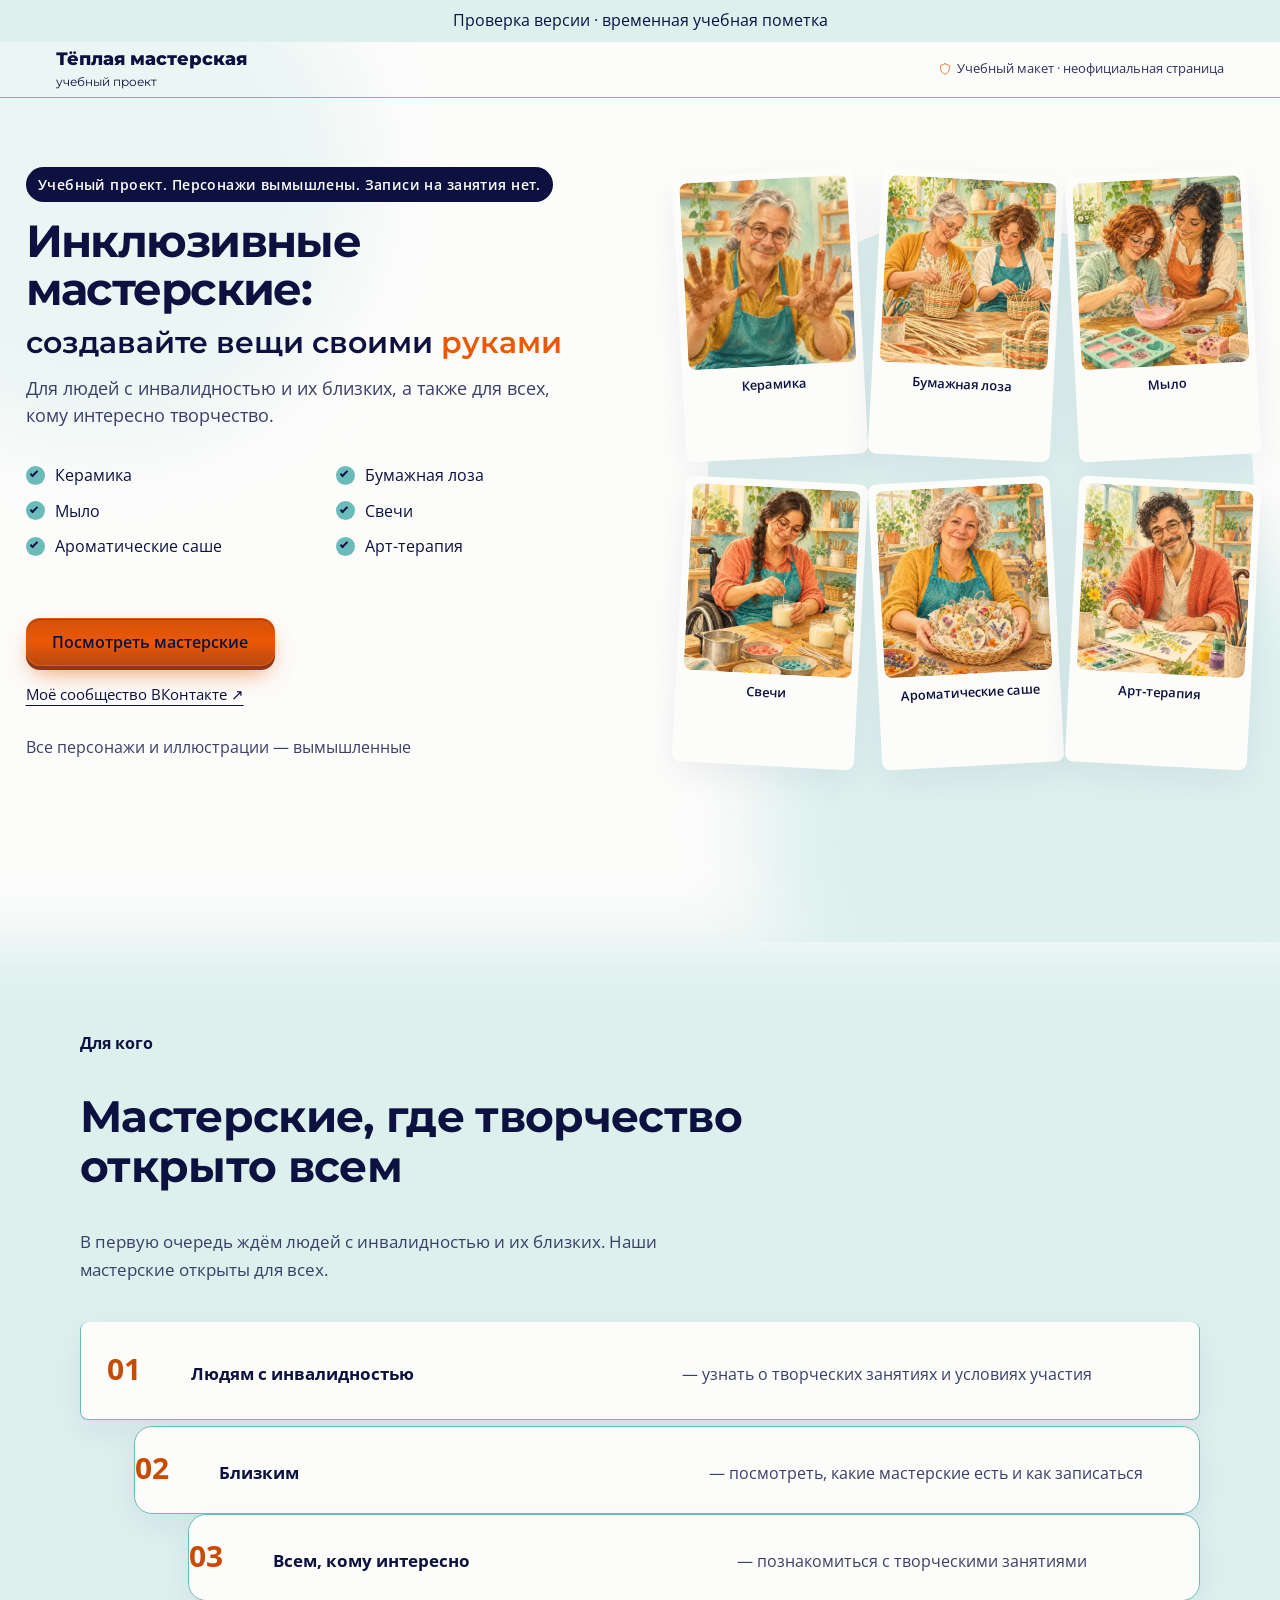
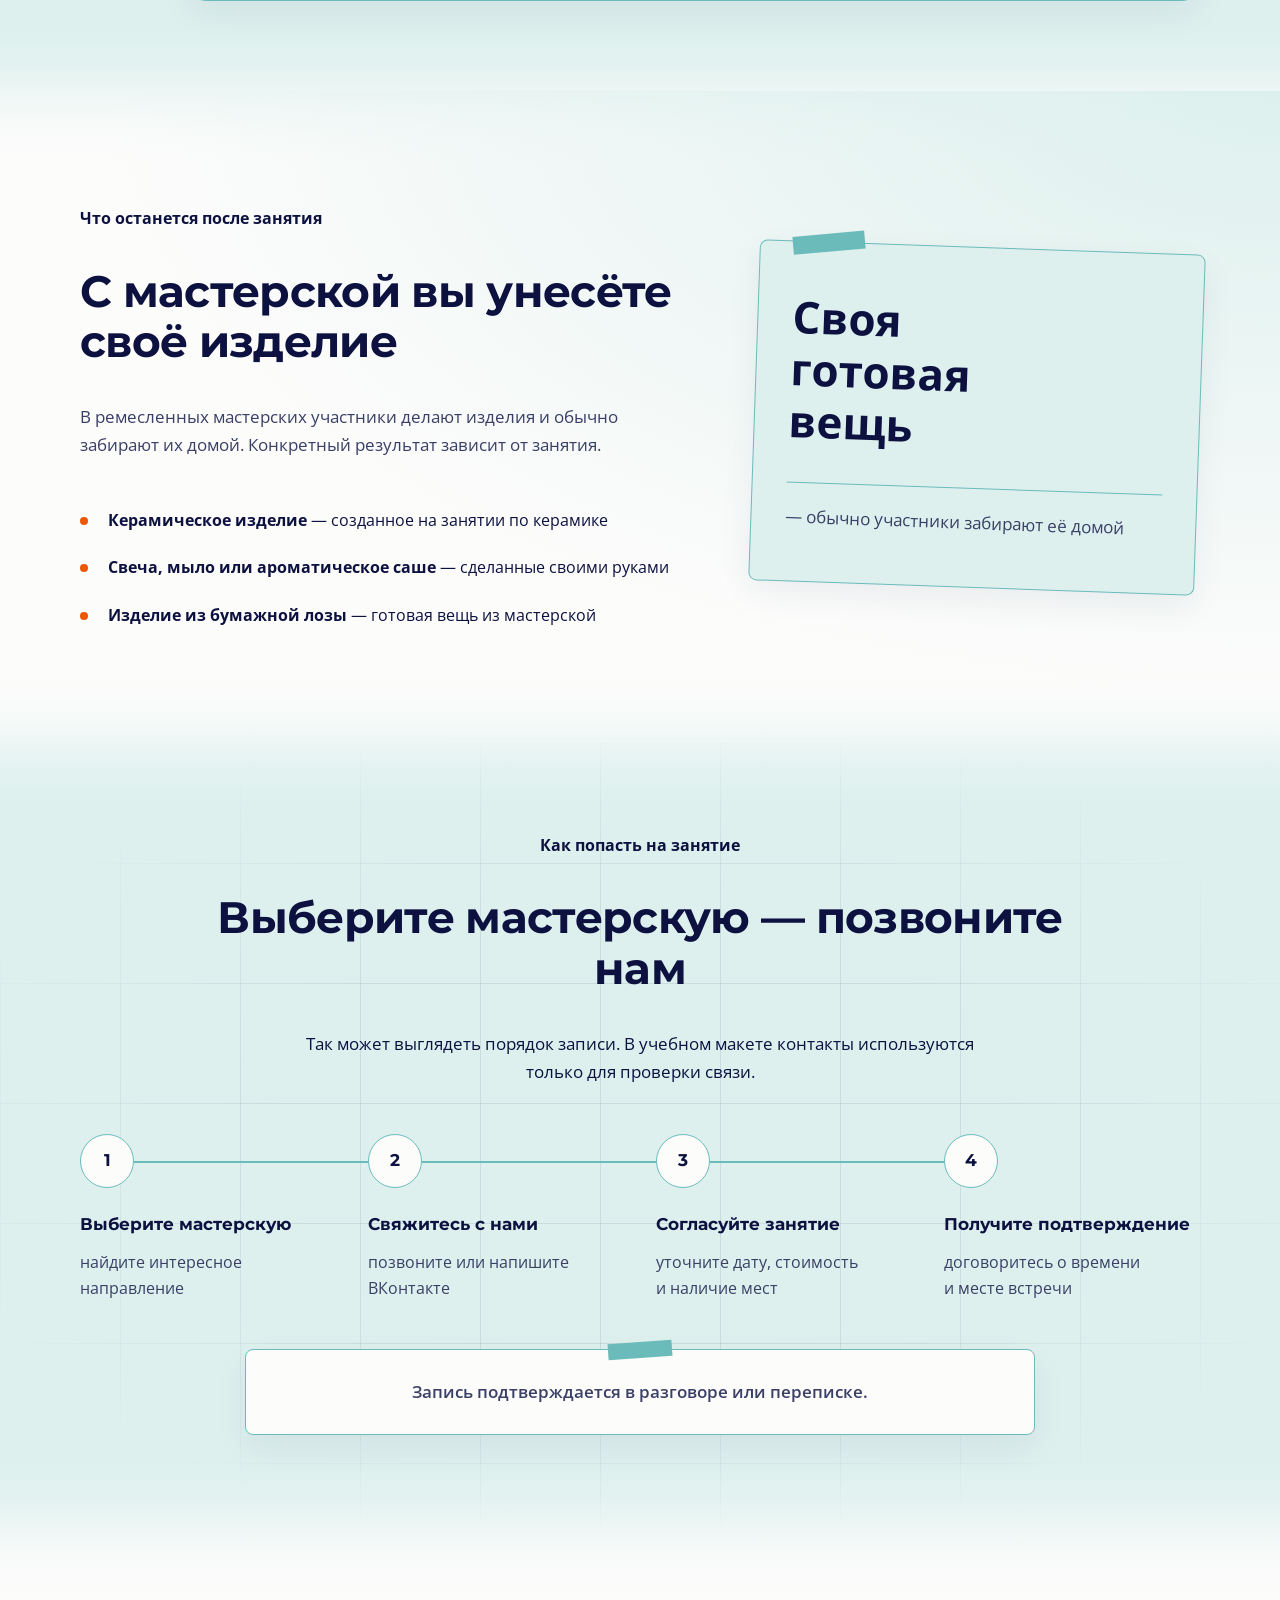
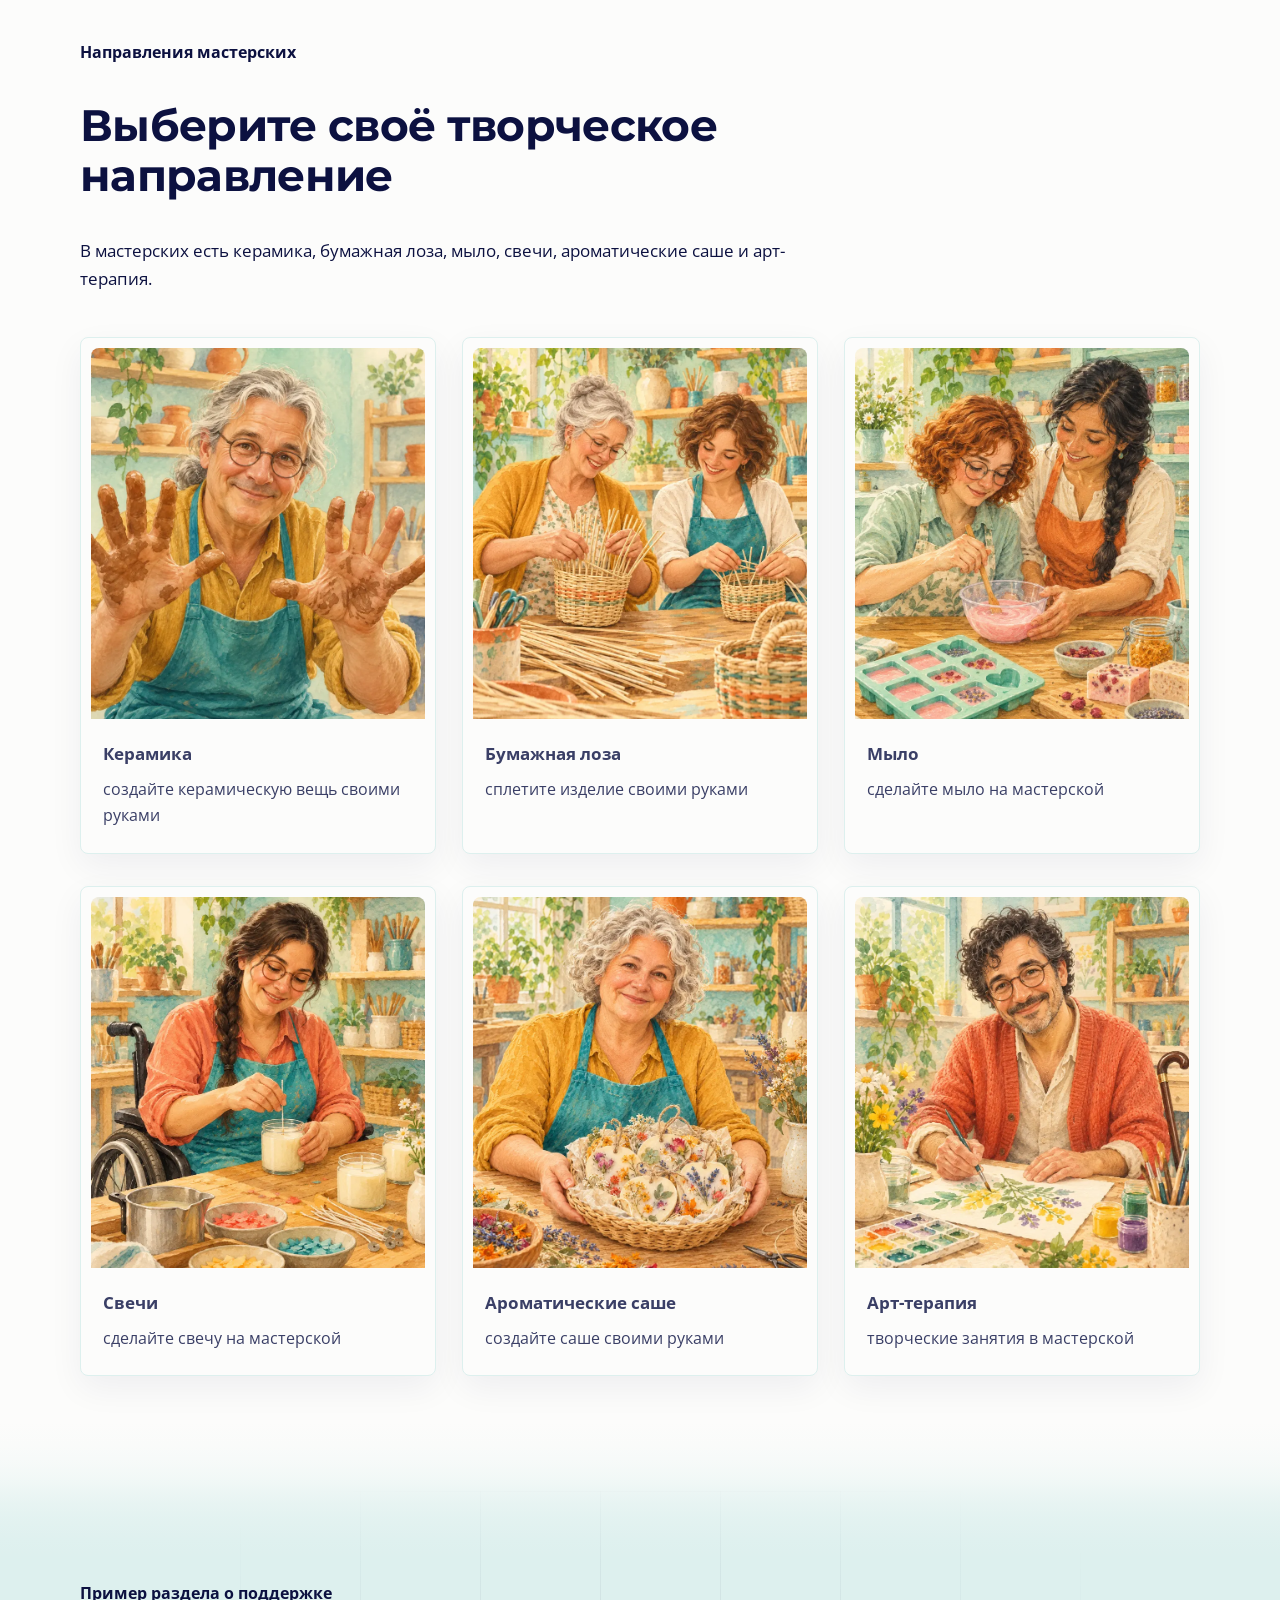
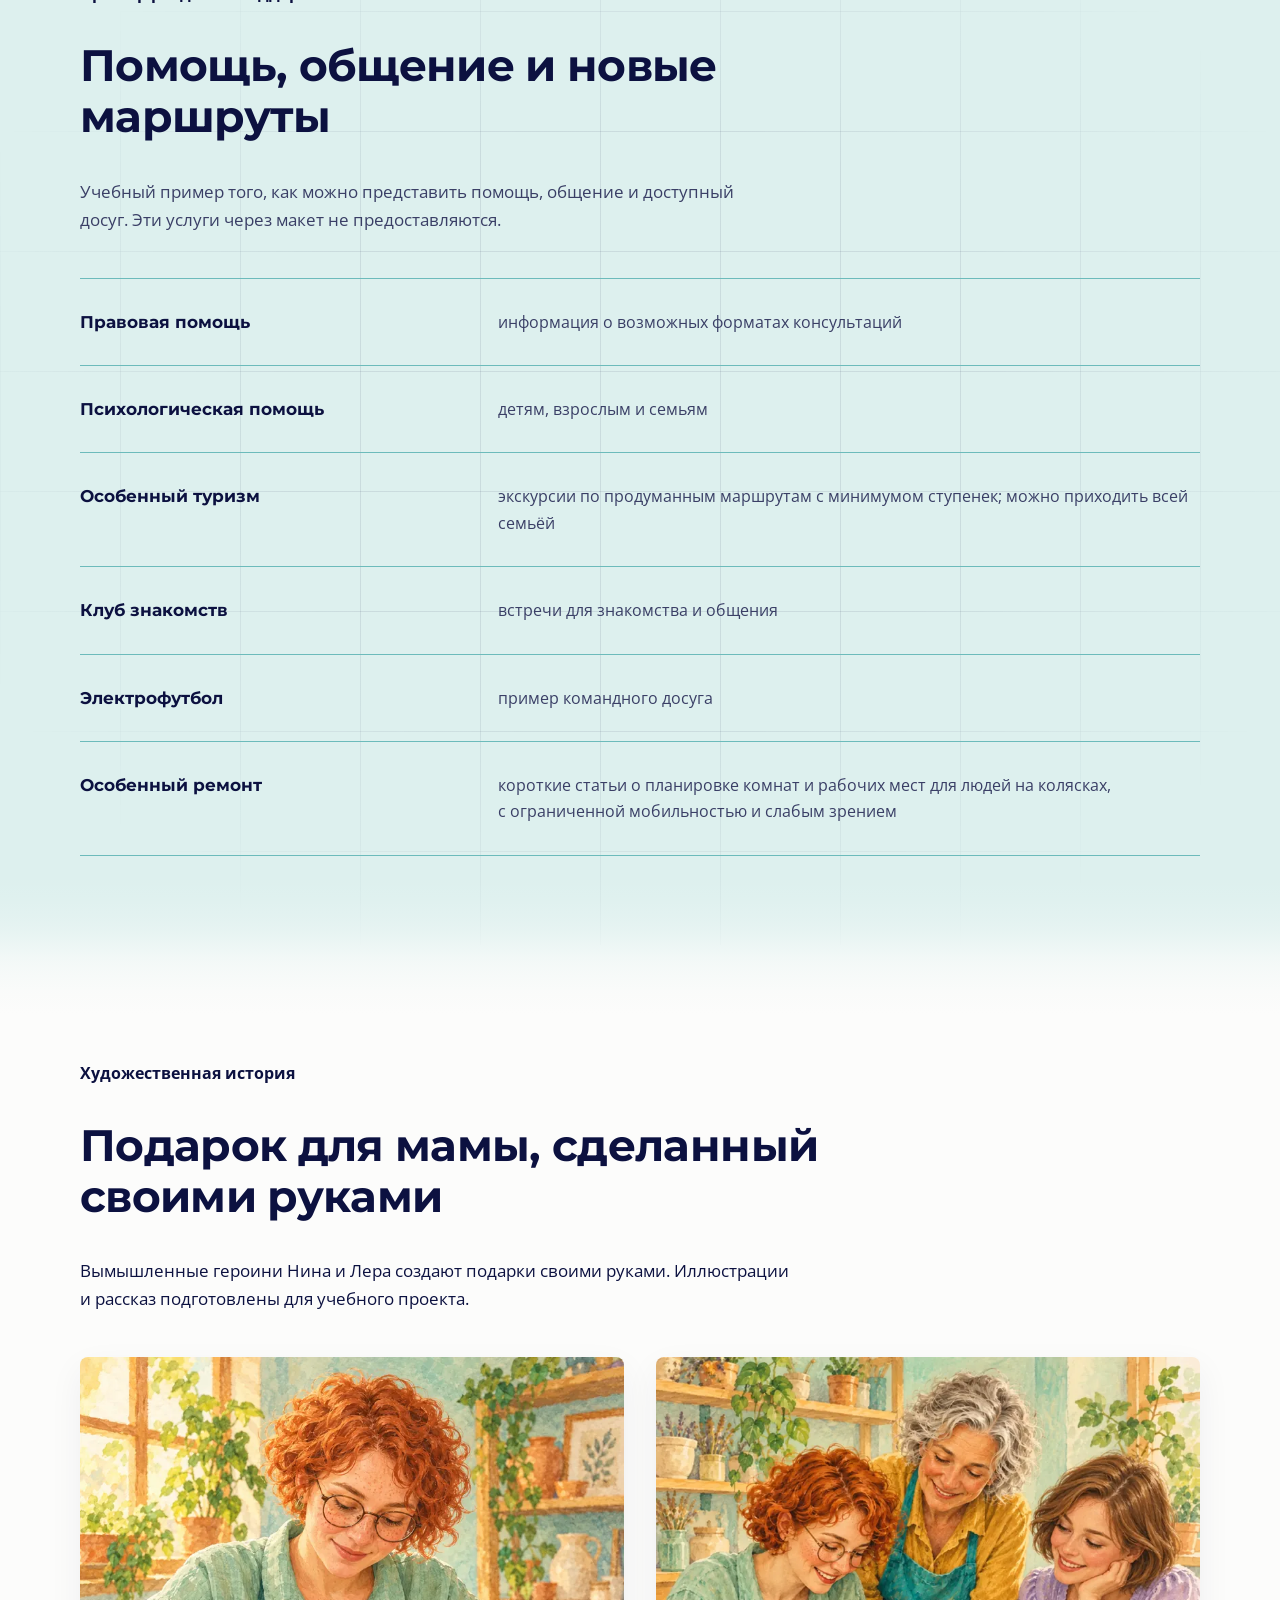
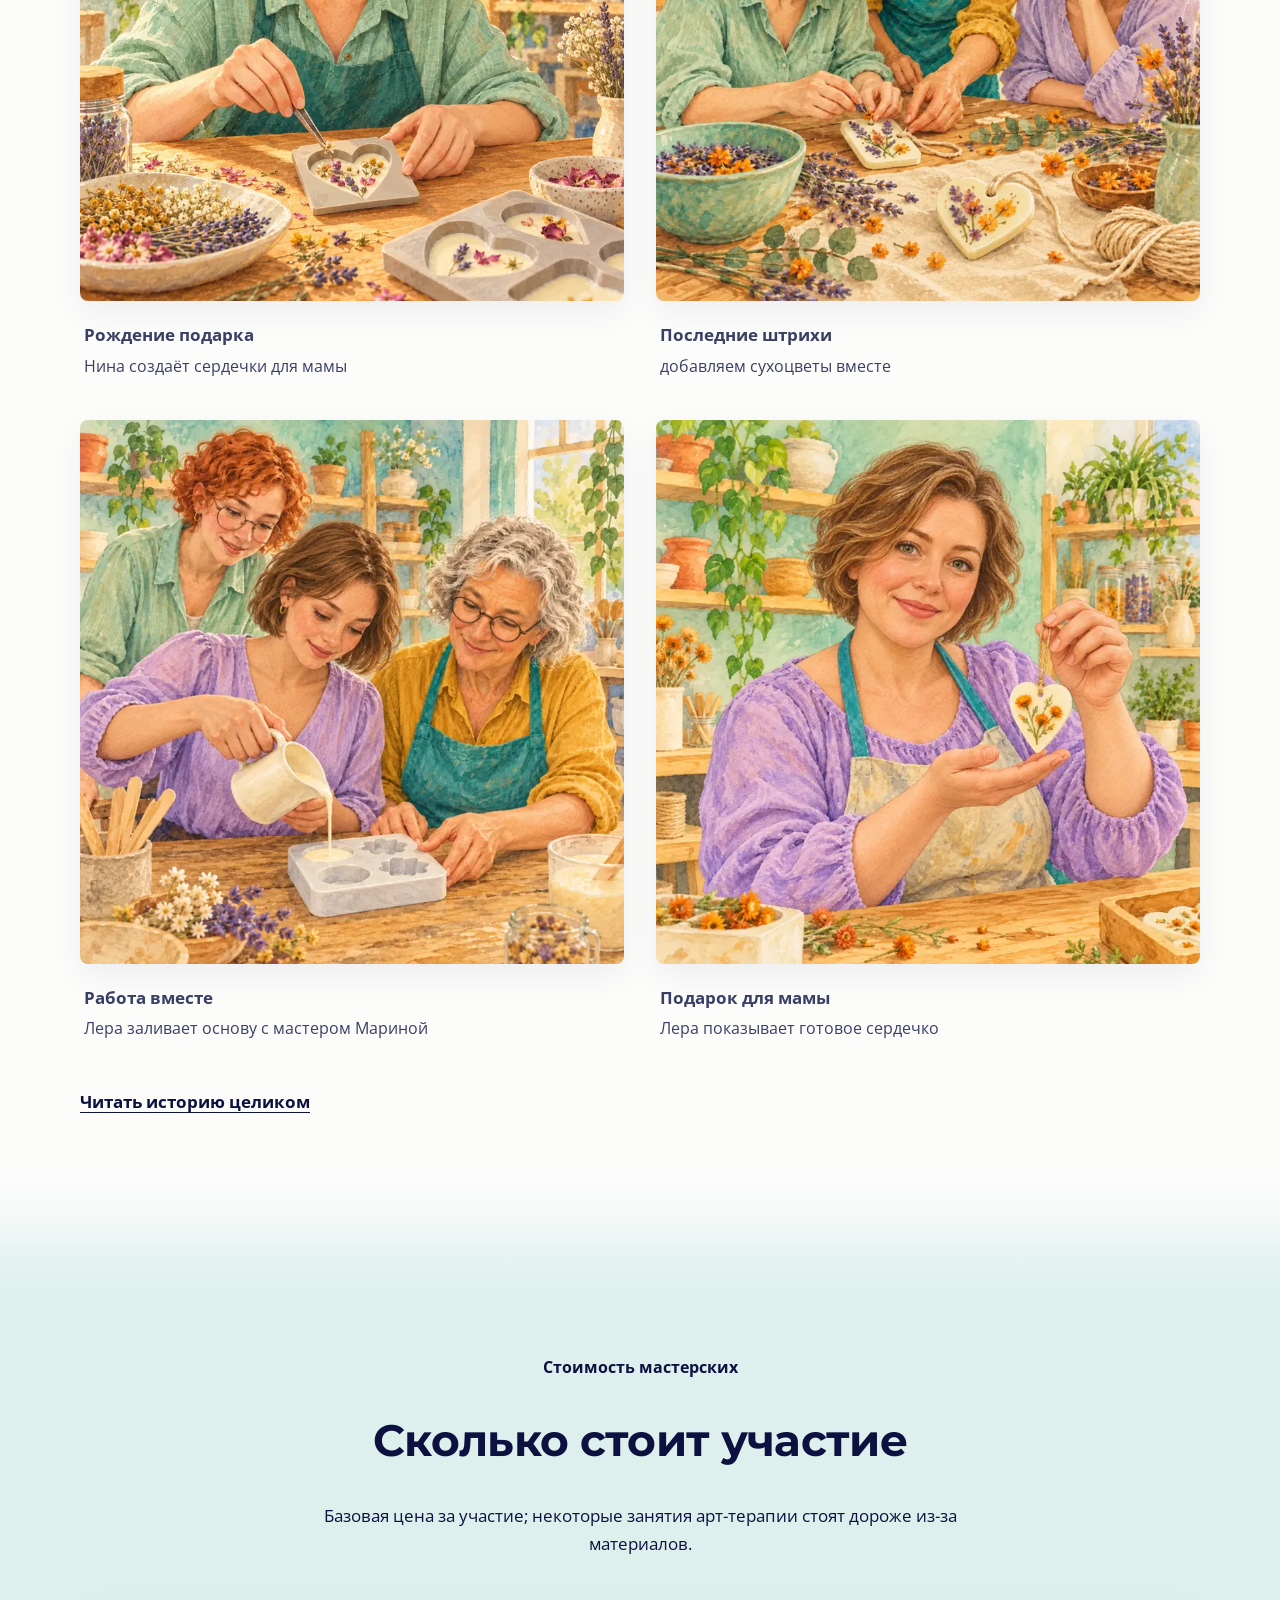
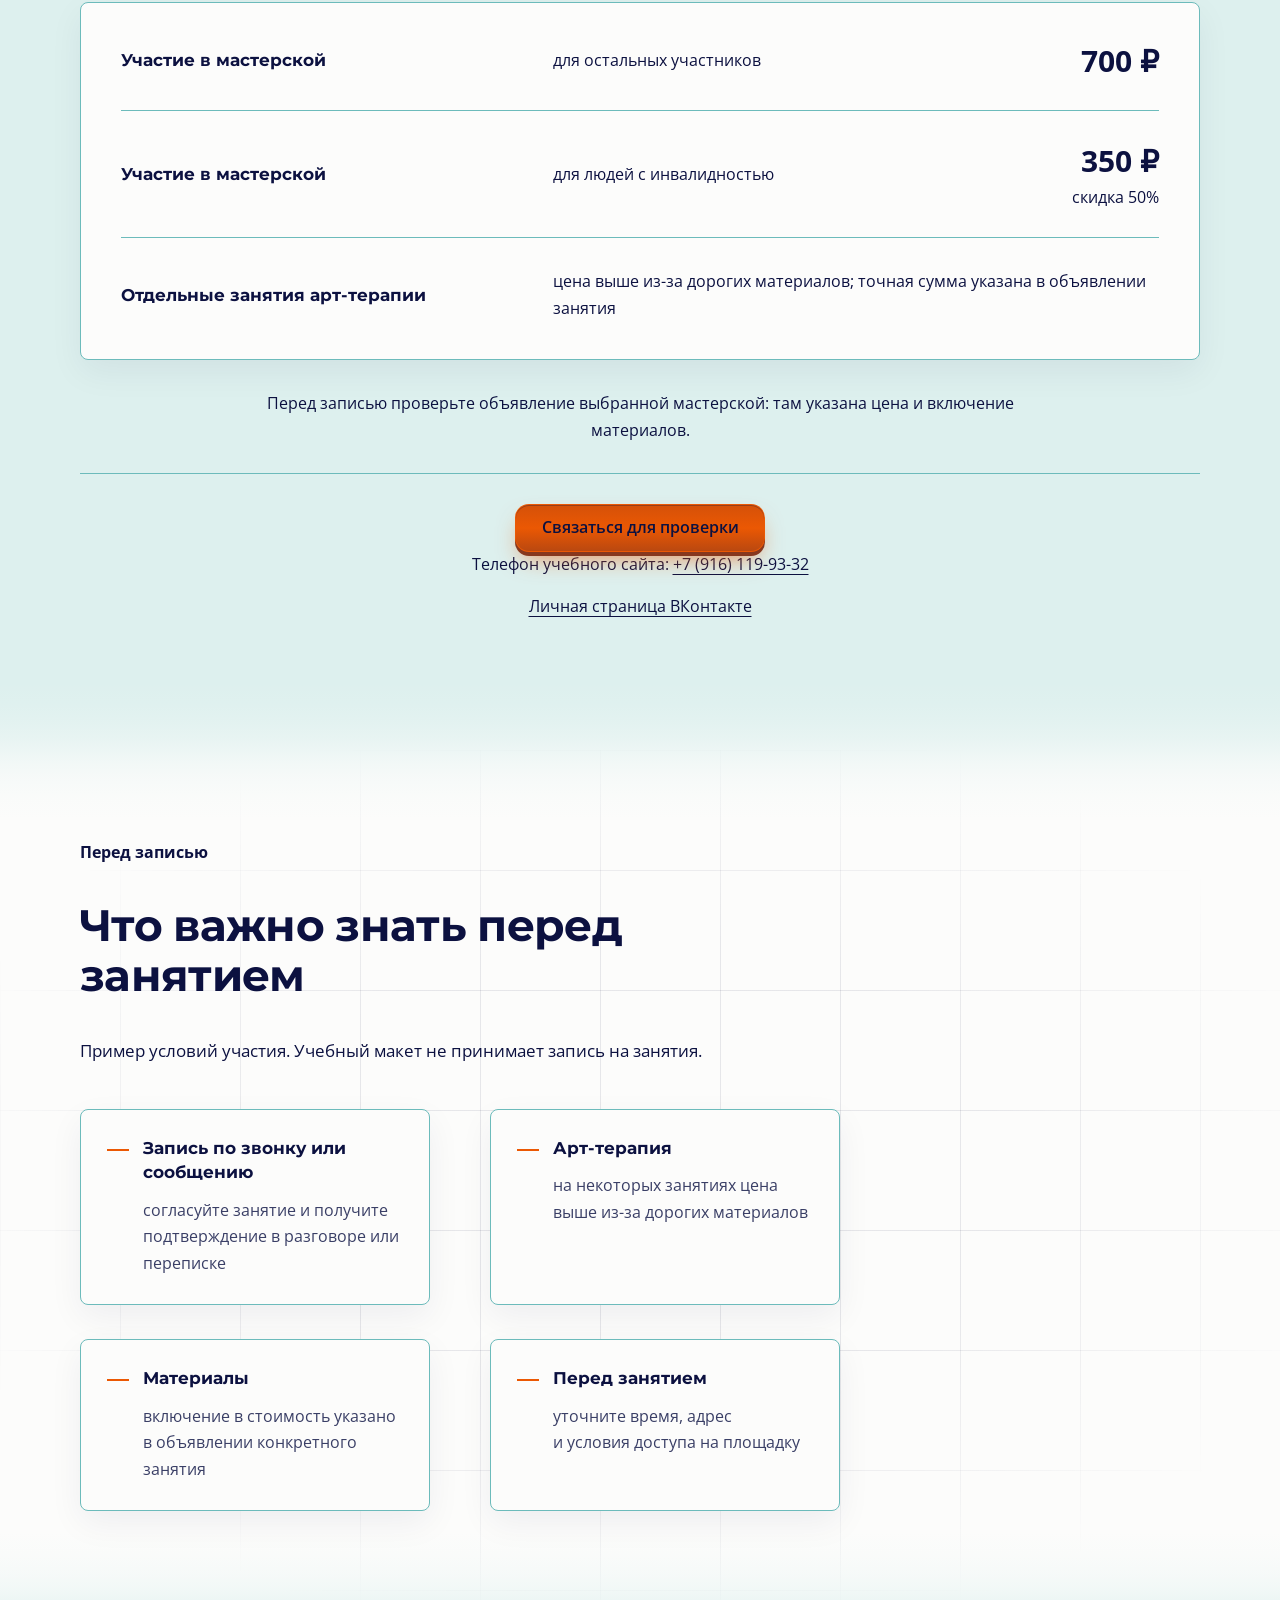
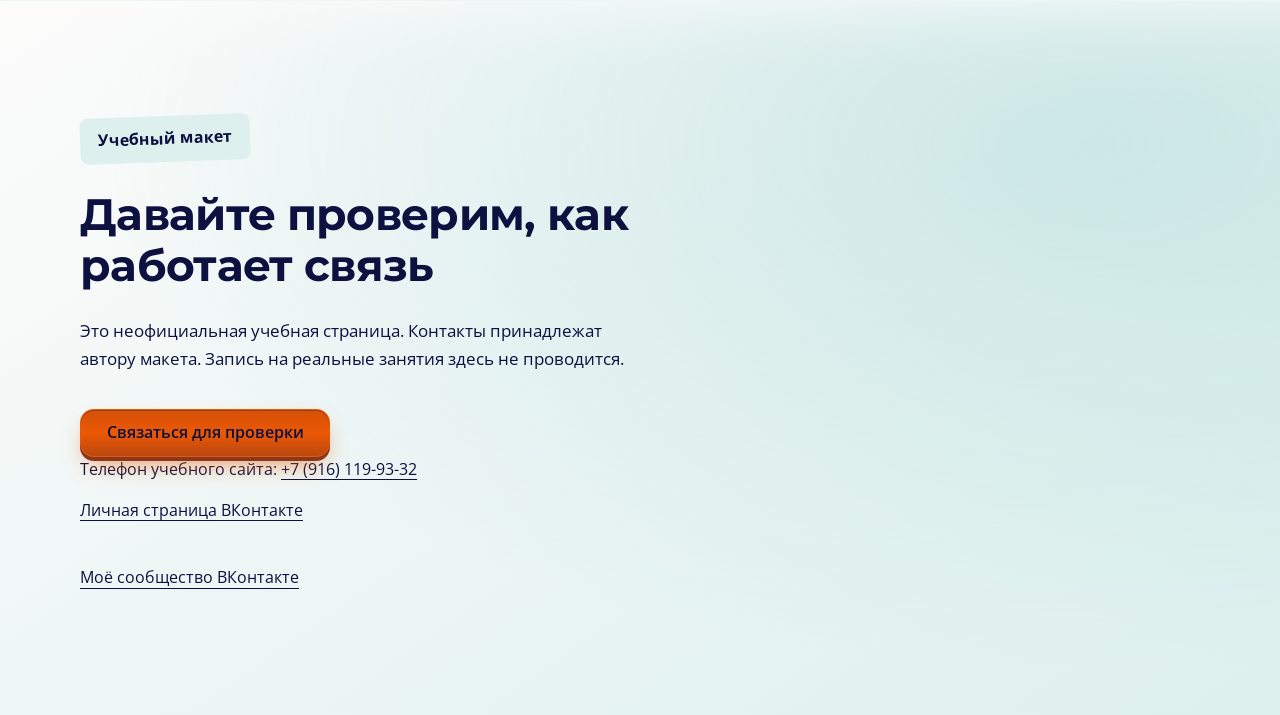
==== commit b07ce48d: "Учебный откат: временная пометка версии" ====
--- a/index.html
+++ b/index.html
@@ -6,6 +6,7 @@
 <title>Тёплая мастерская — учебный проект</title>
 <meta name="description" content="Учебный проект. Персонажи вымышлены. Записи на занятия нет.">
 <meta name="robots" content="noindex, nofollow">
+<link rel="canonical" href="https://irinalitvinenko2013-collab.github.io/teplaya-masterskaya-study/">
 <meta property="og:title" content="Тёплая мастерская — учебный проект">
 <meta property="og:description" content="Тёплая мастерская — учебный проект">
 <meta property="og:type" content="website">
@@ -15,7 +16,8 @@
   "@type": "Person",
   "name": "Тёплая мастерская — учебный проект",
   "jobTitle": "Неофициальный учебный макет",
-  "description": "Вымышленные персонажи и рисованные примеры творческих занятий."
+  "description": "Вымышленные персонажи и рисованные примеры творческих занятий.",
+  "url": "https://irinalitvinenko2013-collab.github.io/teplaya-masterskaya-study/"
 }
 </script>
 <link rel="preconnect" href="https://fonts.googleapis.com">
@@ -96,7 +98,7 @@
 })();
 </script>
 </head>
-<body class="с-липкой-кнопкой">
+<body class="с-липкой-кнопкой"><div id="rollback-exercise-20261021" role="status" style="position:relative;z-index:9999;padding:8px;text-align:center;background:#DDF0EE;color:#0C1140">Проверка версии · временная учебная пометка</div>
 <section class="блок блок--первый-экран первый-экран--разворот светлый" id="экран-1" data-тип="первый-экран" data-схема="разворот" data-ключ-макета="светлая" data-картинка="фото"><div class="стык стык--низ" aria-hidden="true" style="--стык-сосед: var(--цвет-фон-2, var(--цвет-фон))"></div>
   <header class="шапка">
     <a class="шапка__лого" href="#"><span class="учебный-знак">Тёплая мастерская<small>учебный проект</small></span></a>
@@ -113,7 +115,7 @@
       <ul class="список-иконок"><li><i class="галка"></i><span>Керамика</span></li><li><i class="галка"></i><span>Бумажная лоза</span></li><li><i class="галка"></i><span>Мыло</span></li><li><i class="галка"></i><span>Свечи</span></li><li><i class="галка"></i><span>Ароматические саше</span></li><li><i class="галка"></i><span>Арт-терапия</span></li></ul>
       <div class="первый-экран__действие"><a class="кнопка кнопка--главная" href="#экран-05">Посмотреть мастерские</a><a class="новости" href="https://vk.ru/artcopper" target="_blank" rel="noopener noreferrer">Моё сообщество ВКонтакте ↗</a></div>
     <p class="обложка-пометка">Все персонажи и иллюстрации — вымышленные</p></div>
-    <div class="альбом первый-экран__картинка" aria-label="Все шесть направлений мастерских"><figure class="альбом__карточка альбом__pottery-master"><div class="альбом__окно"><img src="img/cover-pottery.webp" alt="Илья в гончарной мастерской с руками в глине" fetchpriority="high"></div><figcaption>Керамика</figcaption></figure><figure class="альбом__карточка альбом__weaving"><div class="альбом__окно"><img src="img/cover-weaving.webp" alt="Анна и Елена с материалами и плетёными изделиями" fetchpriority="low"></div><figcaption>Бумажная лоза</figcaption></figure><figure class="альбом__карточка альбом__soap"><div class="альбом__окно"><img src="img/cover-soap.webp" alt="Елена и Анна вместе изготавливают мыло" fetchpriority="low"></div><figcaption>Мыло</figcaption></figure><figure class="альбом__карточка альбом__candle-1"><div class="альбом__окно"><img src="img/cover-candle.webp" alt="Анна на занятии по изготовлению свечей" fetchpriority="low"></div><figcaption>Свечи</figcaption></figure><figure class="альбом__карточка альбом__sachet"><div class="альбом__окно"><img src="img/cover-sachet.webp" alt="Марина показывает ароматические саше в корзине" fetchpriority="low"></div><figcaption>Ароматические саше</figcaption></figure><figure class="альбом__карточка альбом__art"><div class="альбом__окно"><img src="img/cover-art.webp" alt="Михаил рисует за столом с красками" fetchpriority="low"></div><figcaption>Арт-терапия</figcaption></figure></div>
+    <div class="альбом первый-экран__картинка" aria-label="Все шесть направлений мастерских"><figure class="альбом__карточка альбом__pottery-master"><div class="альбом__окно"><img src="[data-uri]" alt="Илья в гончарной мастерской с руками в глине" fetchpriority="high"></div><figcaption>Керамика</figcaption></figure><figure class="альбом__карточка альбом__weaving"><div class="альбом__окно"><img src="img/cover-weaving.webp" alt="Анна и Елена с материалами и плетёными изделиями" fetchpriority="low"></div><figcaption>Бумажная лоза</figcaption></figure><figure class="альбом__карточка альбом__soap"><div class="альбом__окно"><img src="img/cover-soap.webp" alt="Елена и Анна вместе изготавливают мыло" fetchpriority="low"></div><figcaption>Мыло</figcaption></figure><figure class="альбом__карточка альбом__candle-1"><div class="альбом__окно"><img src="img/cover-candle.webp" alt="Анна на занятии по изготовлению свечей" fetchpriority="low"></div><figcaption>Свечи</figcaption></figure><figure class="альбом__карточка альбом__sachet"><div class="альбом__окно"><img src="img/cover-sachet.webp" alt="Марина показывает ароматические саше в корзине" fetchpriority="low" loading="lazy"></div><figcaption>Ароматические саше</figcaption></figure><figure class="альбом__карточка альбом__art"><div class="альбом__окно"><img src="img/cover-art.webp" alt="Михаил рисует за столом с красками" fetchpriority="low" loading="lazy"></div><figcaption>Арт-терапия</figcaption></figure></div>
   </div>
 <style>
 
@@ -155,7 +157,7 @@
 @media(max-width:899px){
 #экран-1 .обложка-пометка {display:none}
 #экран-1 {padding:0 20px 28px;min-height:0;height:auto;overflow:hidden}
-#экран-1 .шапка {padding:12px 0;margin-bottom:22px}
+#экран-1 .шапка {height:auto;min-height:56px;padding:12px 0;margin-bottom:22px}
 #экран-1 .шапка__лого img {width:132px;height:48px}
 #экран-1 .шапка__лиц {font-size:13px;line-height:1.35;max-width:165px}
 #экран-1 .блок__внутри {display:flex;flex-direction:column;gap:28px;padding:0}
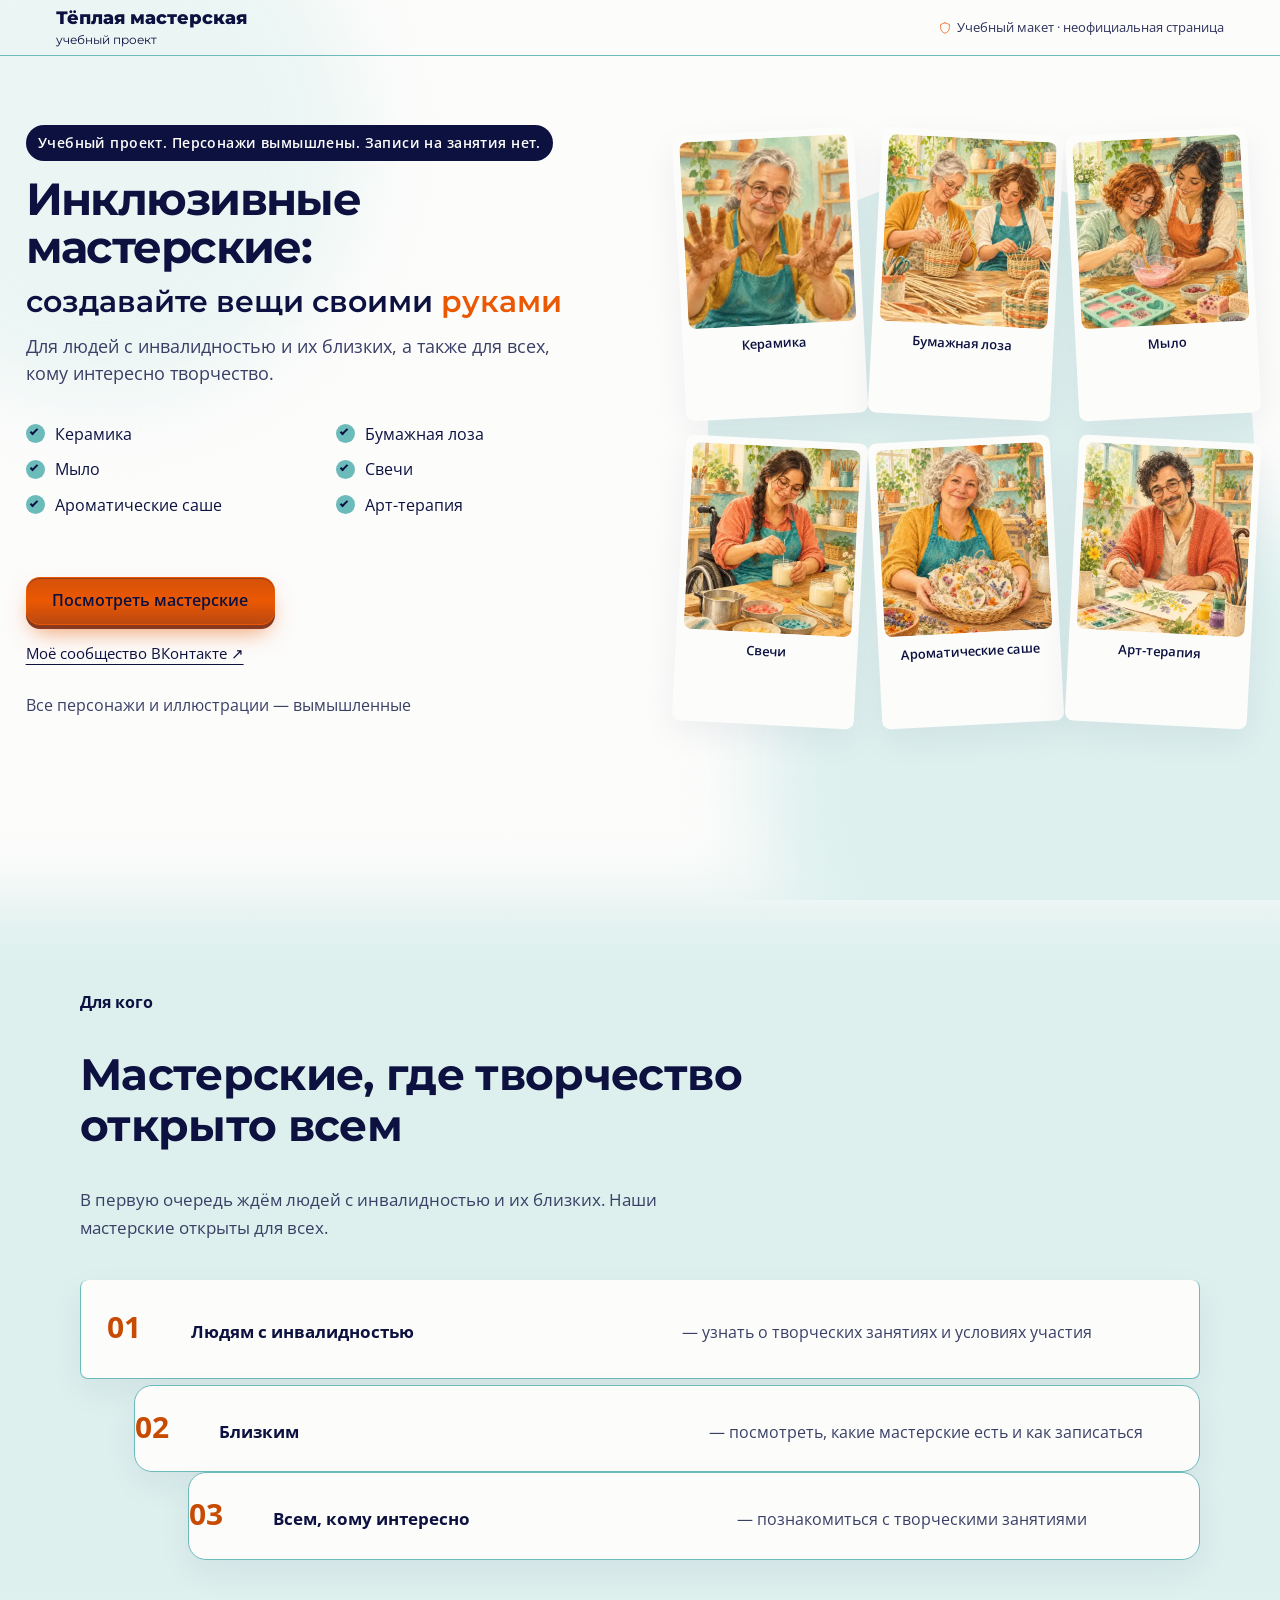
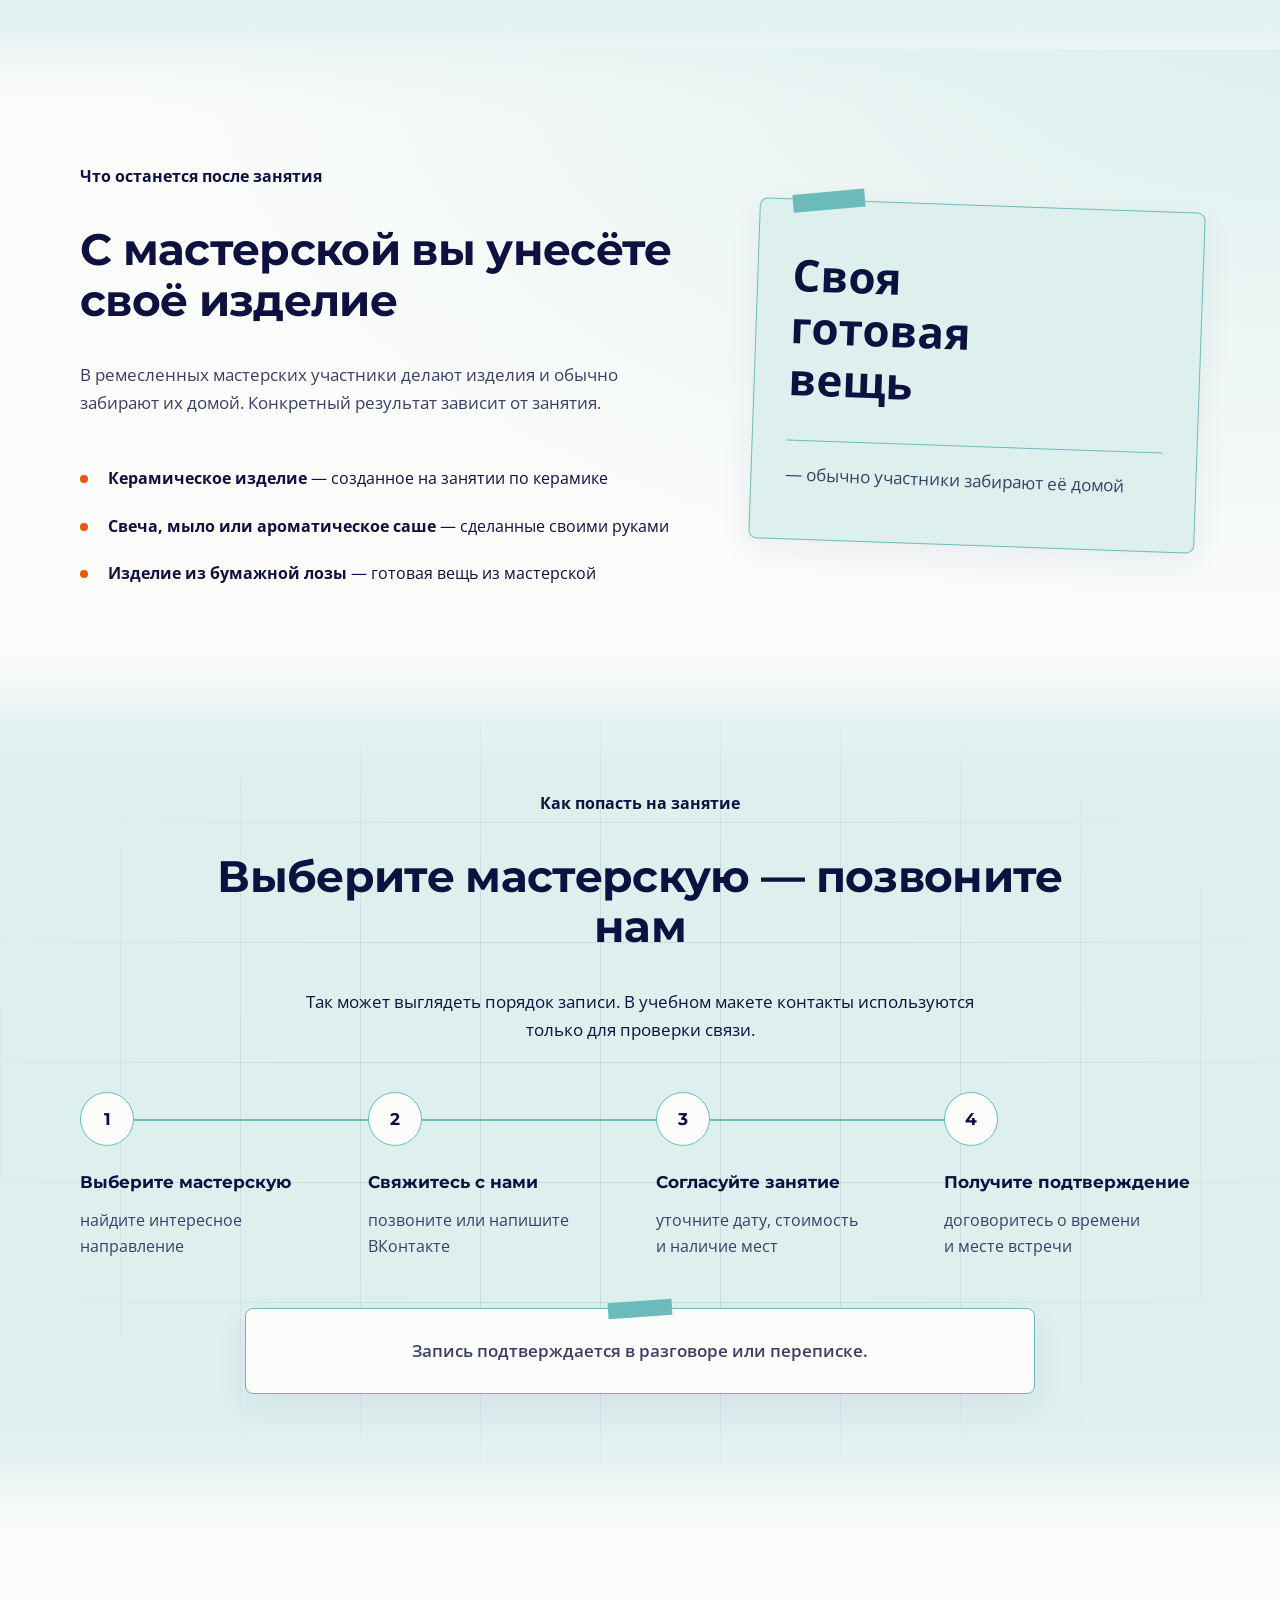
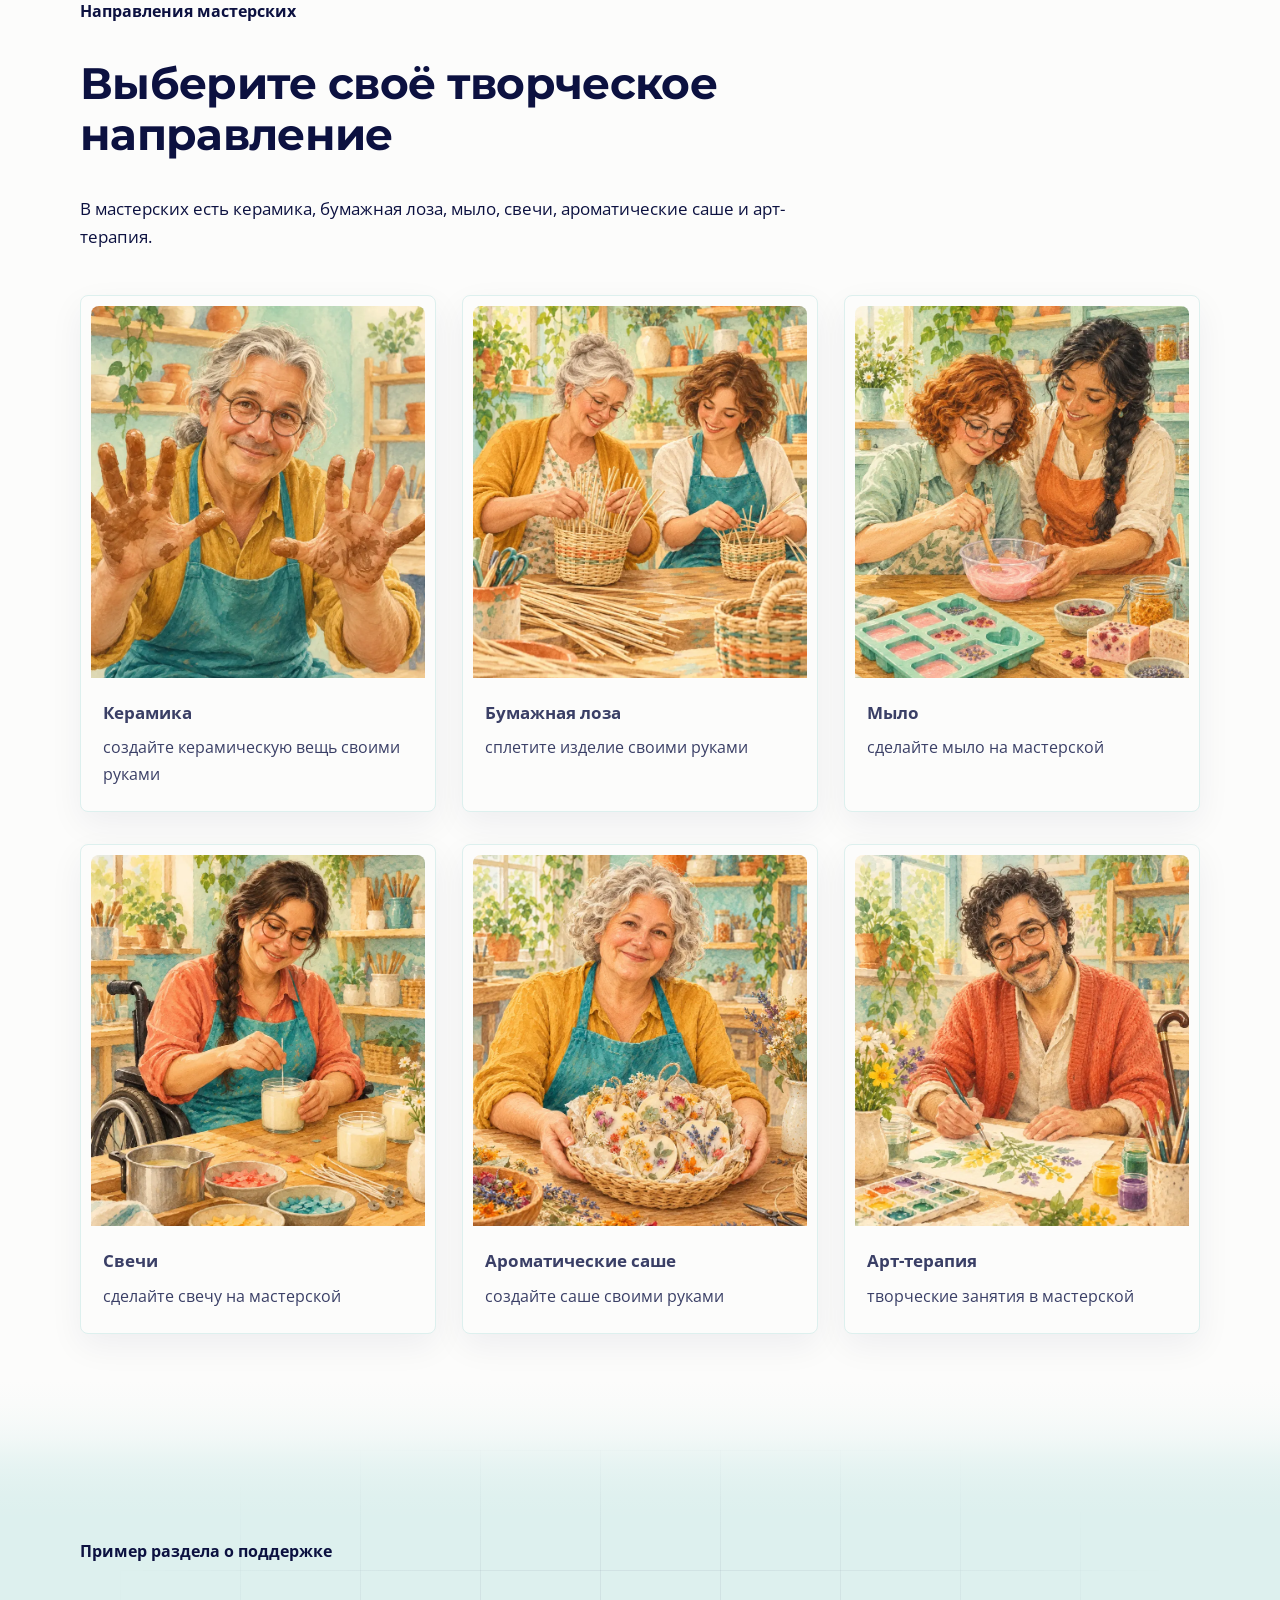
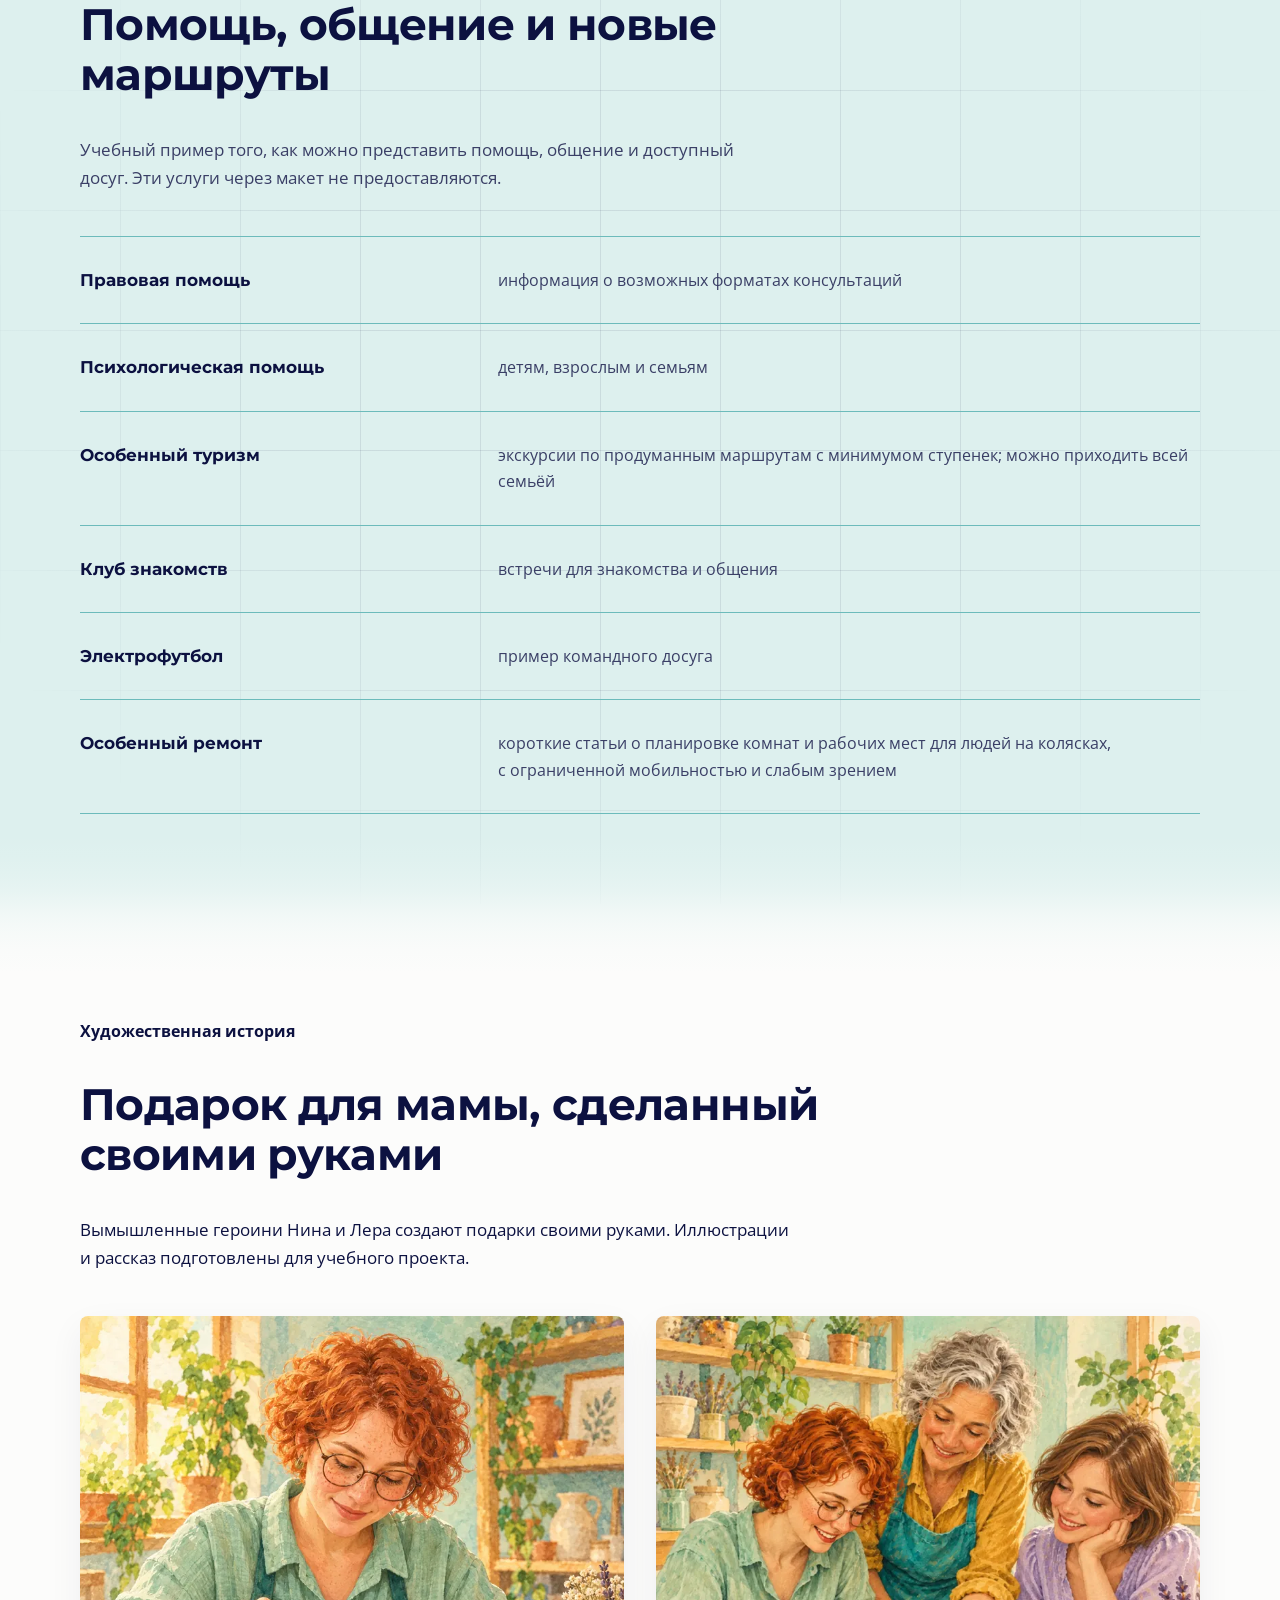
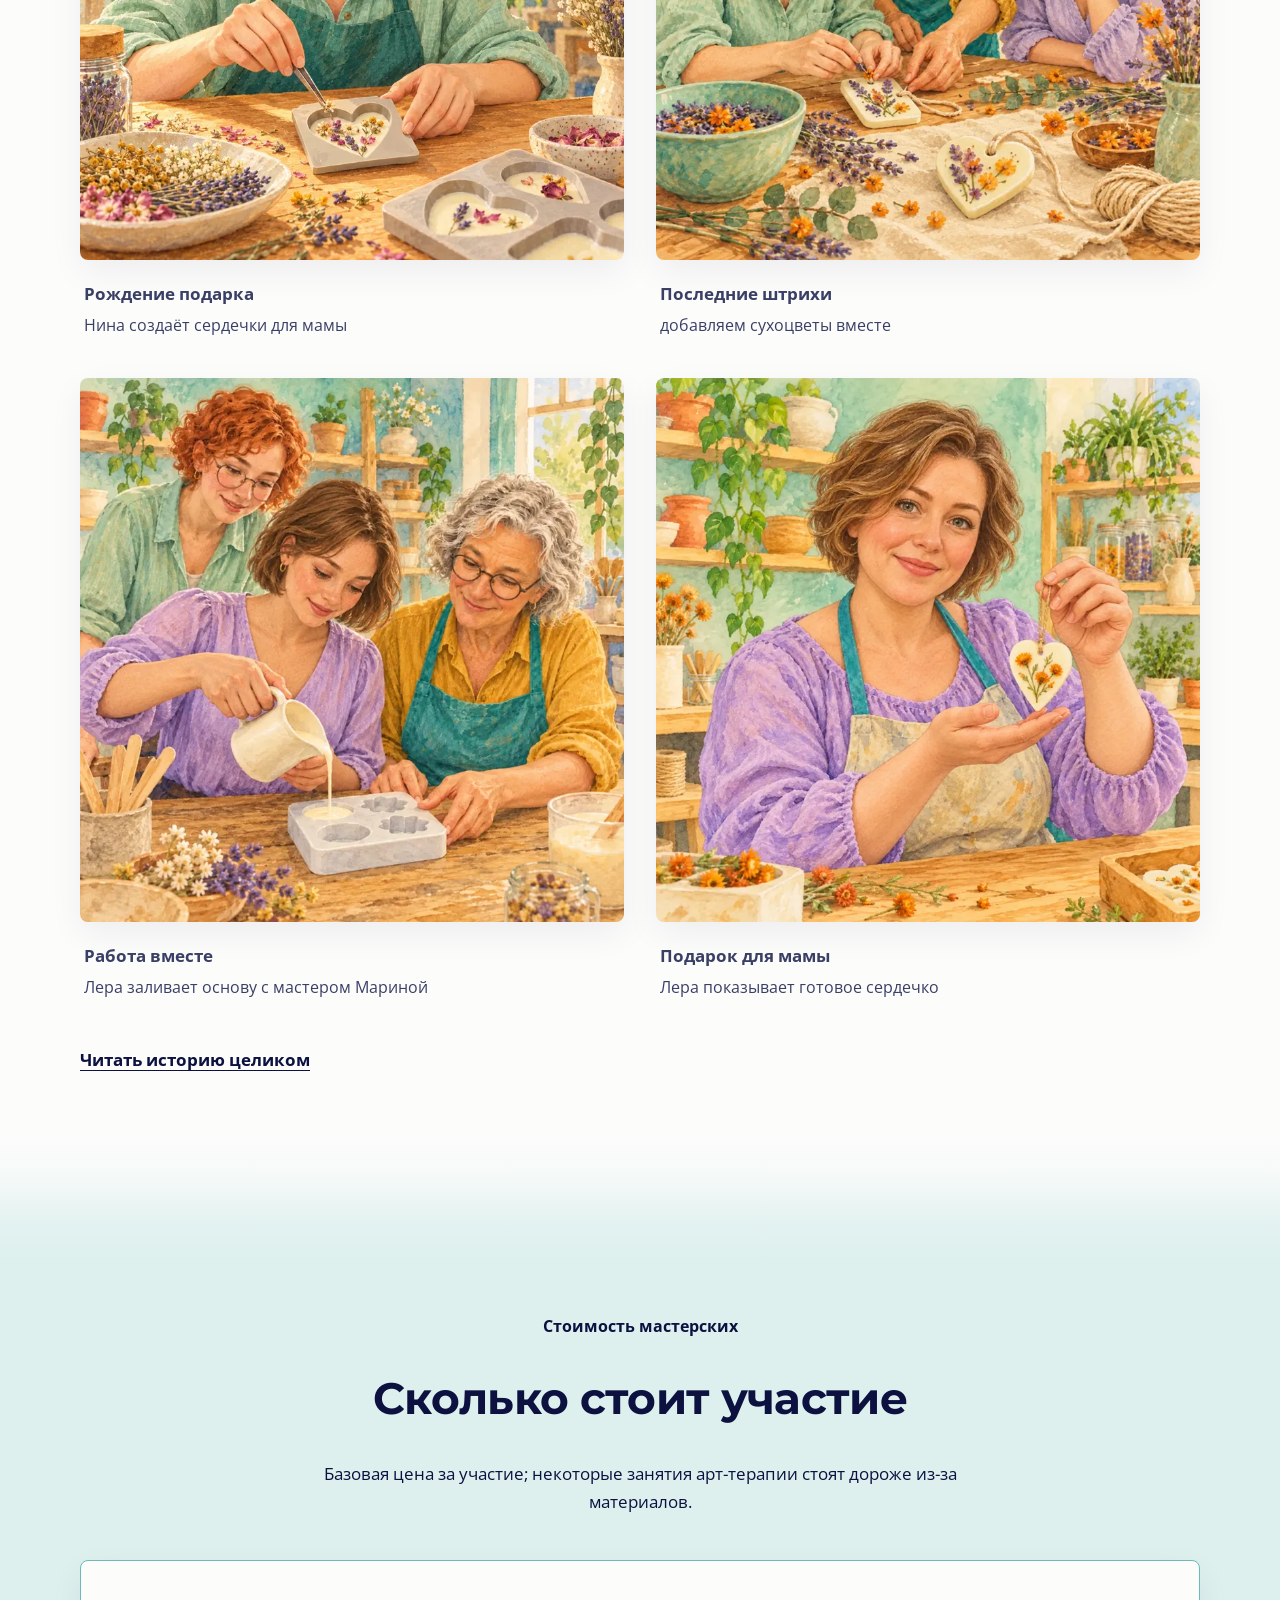
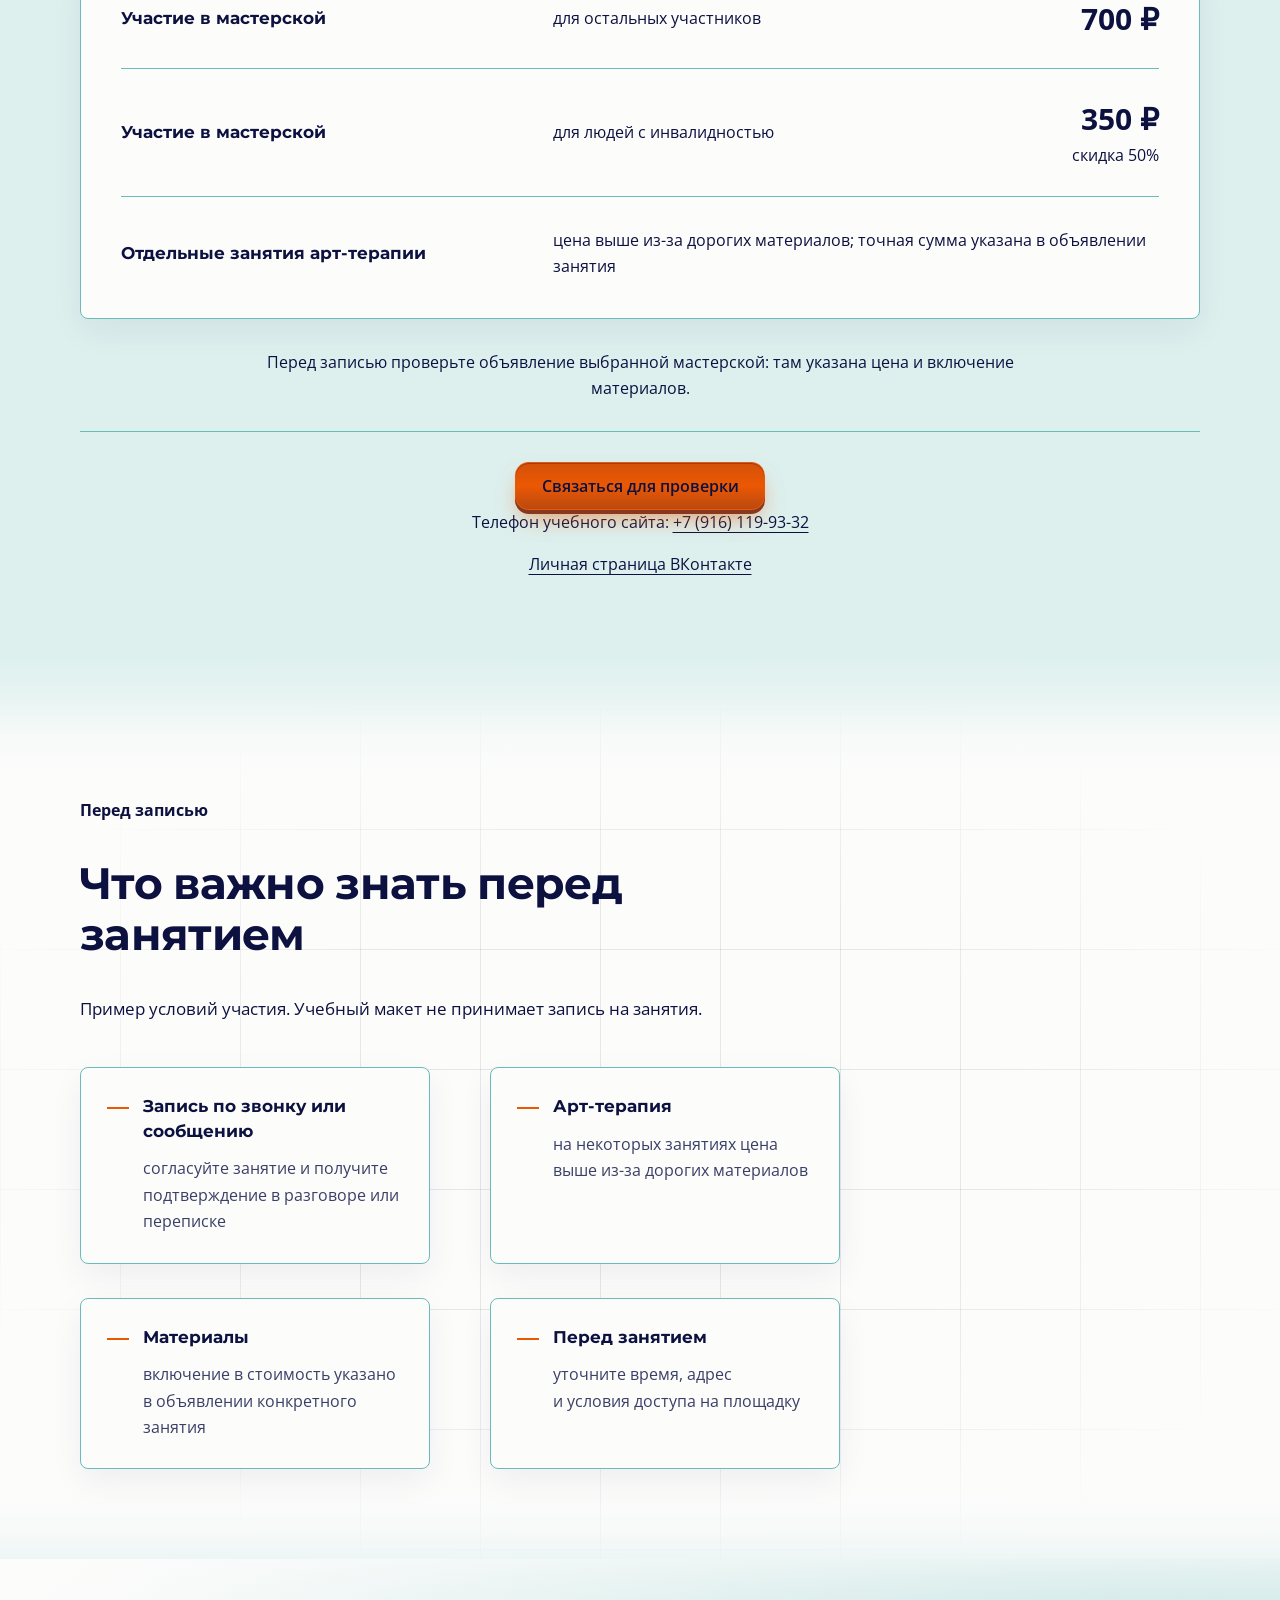
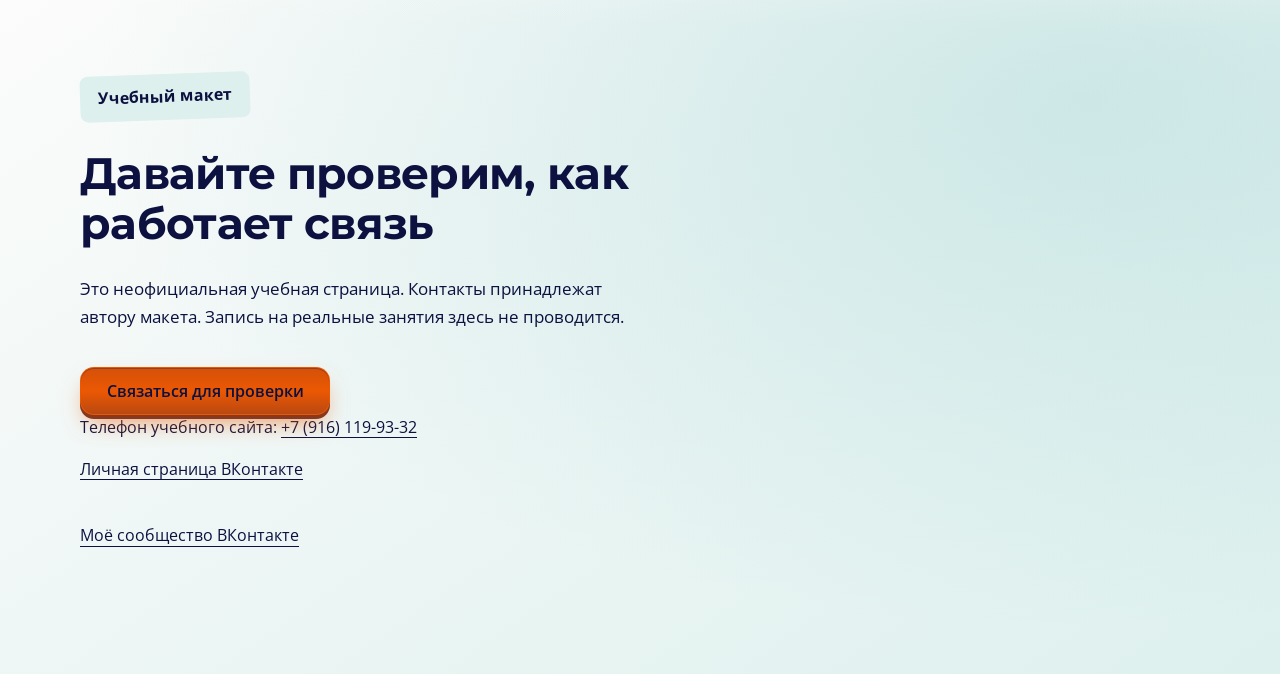
==== commit 8eff00f5: "Учебный откат: восстановлена исходная версия" ====
--- a/index.html
+++ b/index.html
@@ -98,7 +98,7 @@
 })();
 </script>
 </head>
-<body class="с-липкой-кнопкой"><div id="rollback-exercise-20261021" role="status" style="position:relative;z-index:9999;padding:8px;text-align:center;background:#DDF0EE;color:#0C1140">Проверка версии · временная учебная пометка</div>
+<body class="с-липкой-кнопкой">
 <section class="блок блок--первый-экран первый-экран--разворот светлый" id="экран-1" data-тип="первый-экран" data-схема="разворот" data-ключ-макета="светлая" data-картинка="фото"><div class="стык стык--низ" aria-hidden="true" style="--стык-сосед: var(--цвет-фон-2, var(--цвет-фон))"></div>
   <header class="шапка">
     <a class="шапка__лого" href="#"><span class="учебный-знак">Тёплая мастерская<small>учебный проект</small></span></a>
